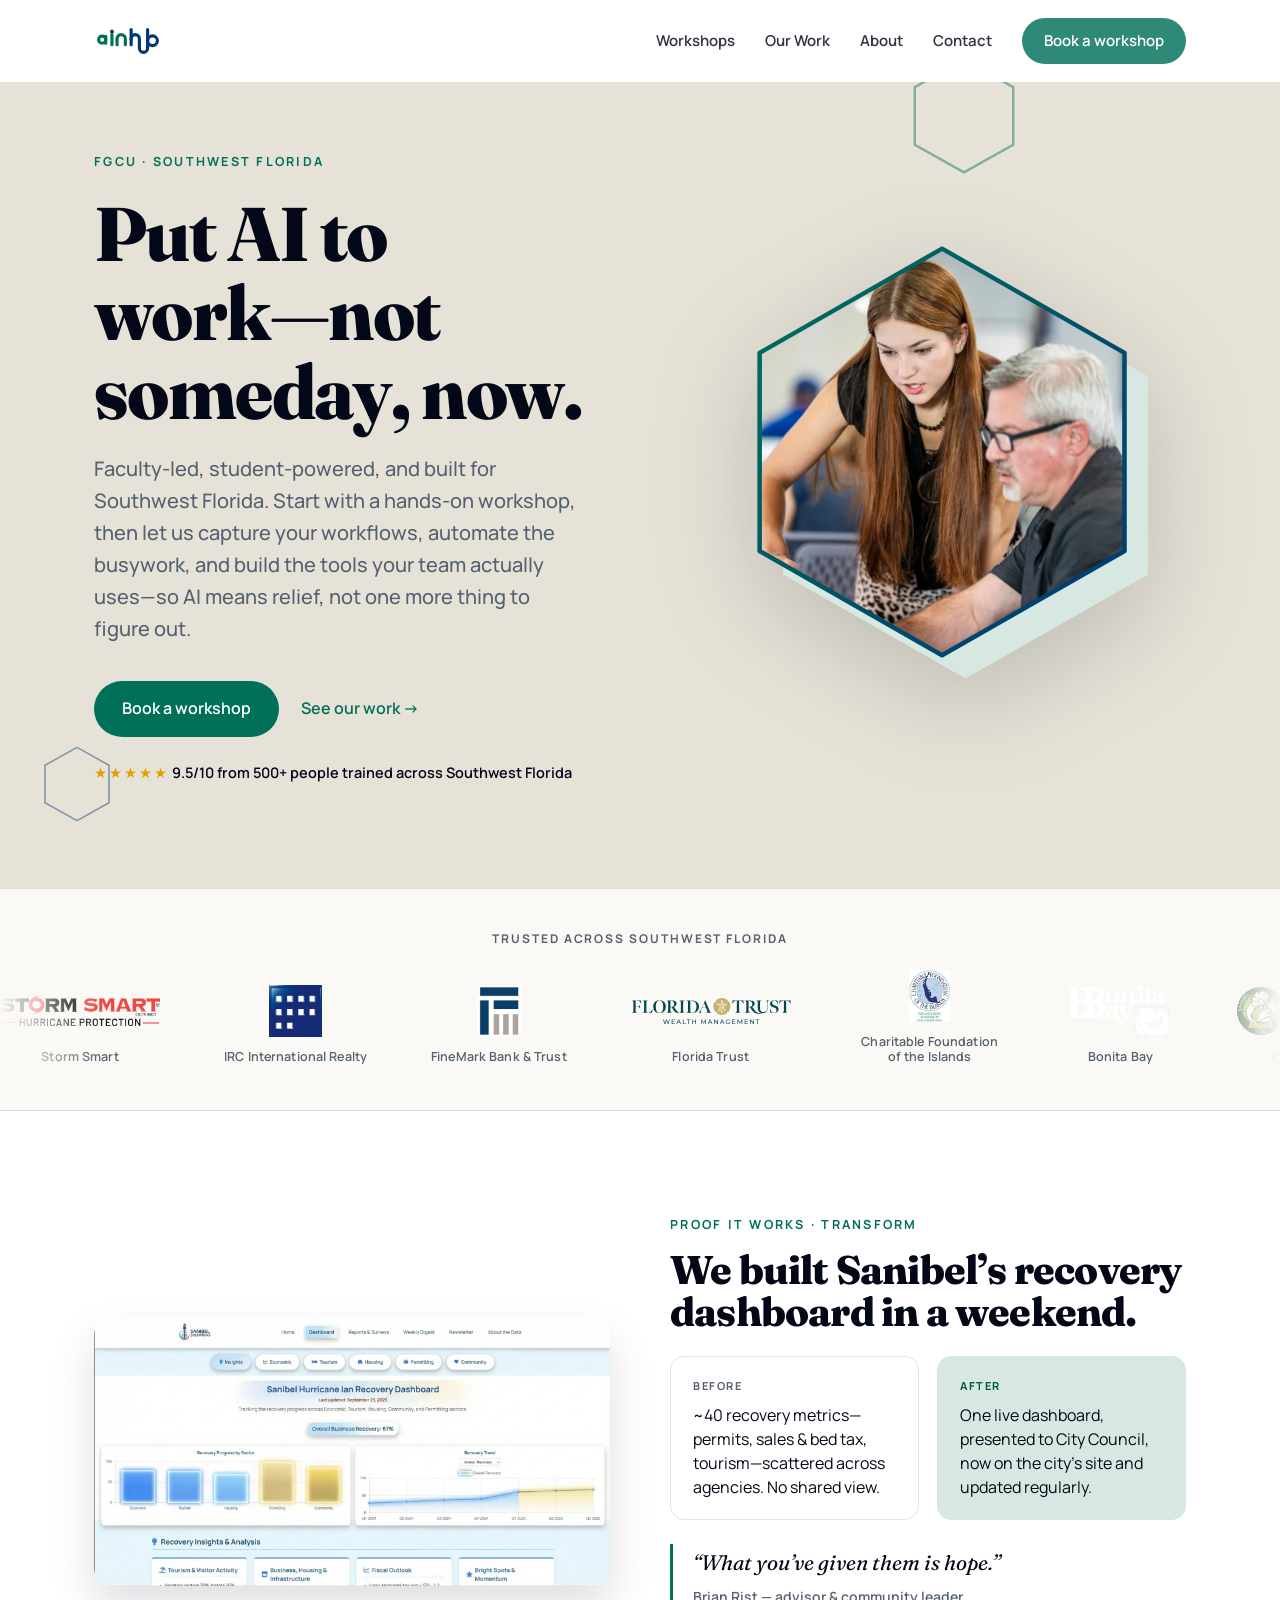
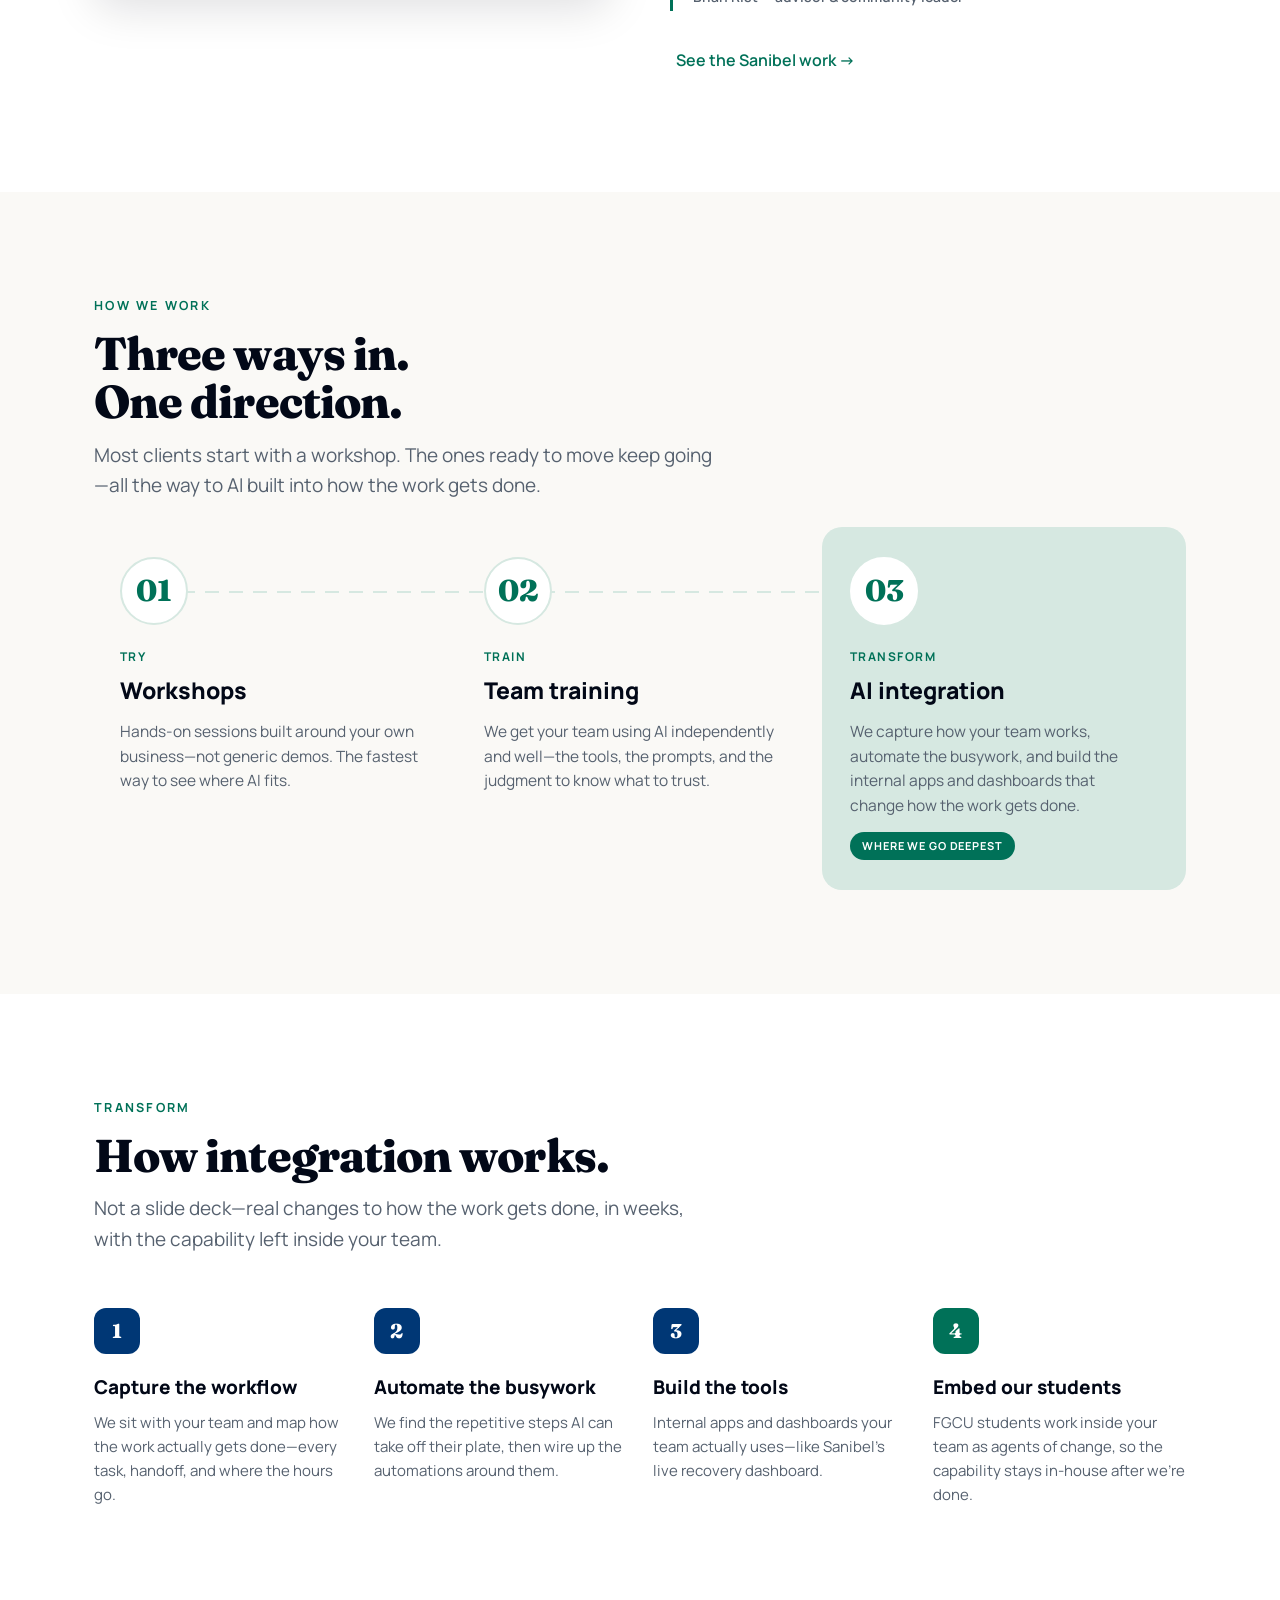
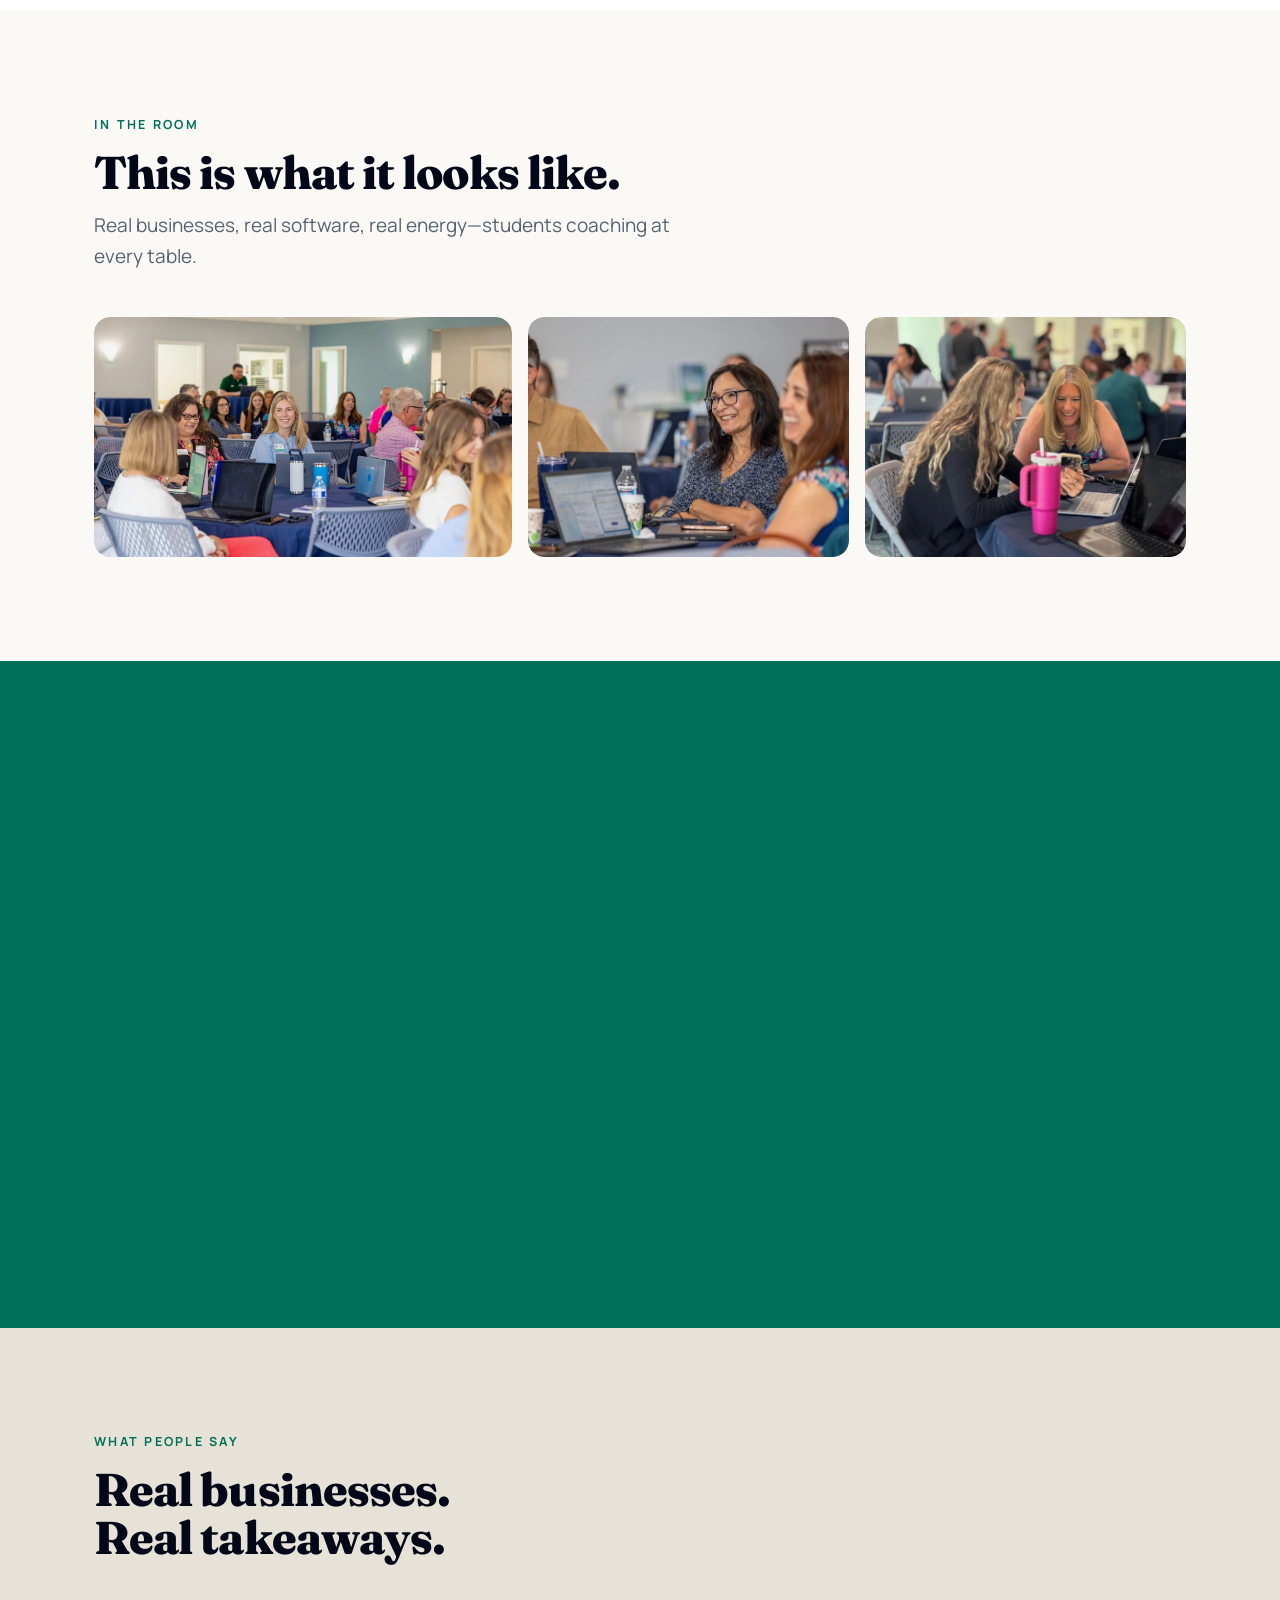
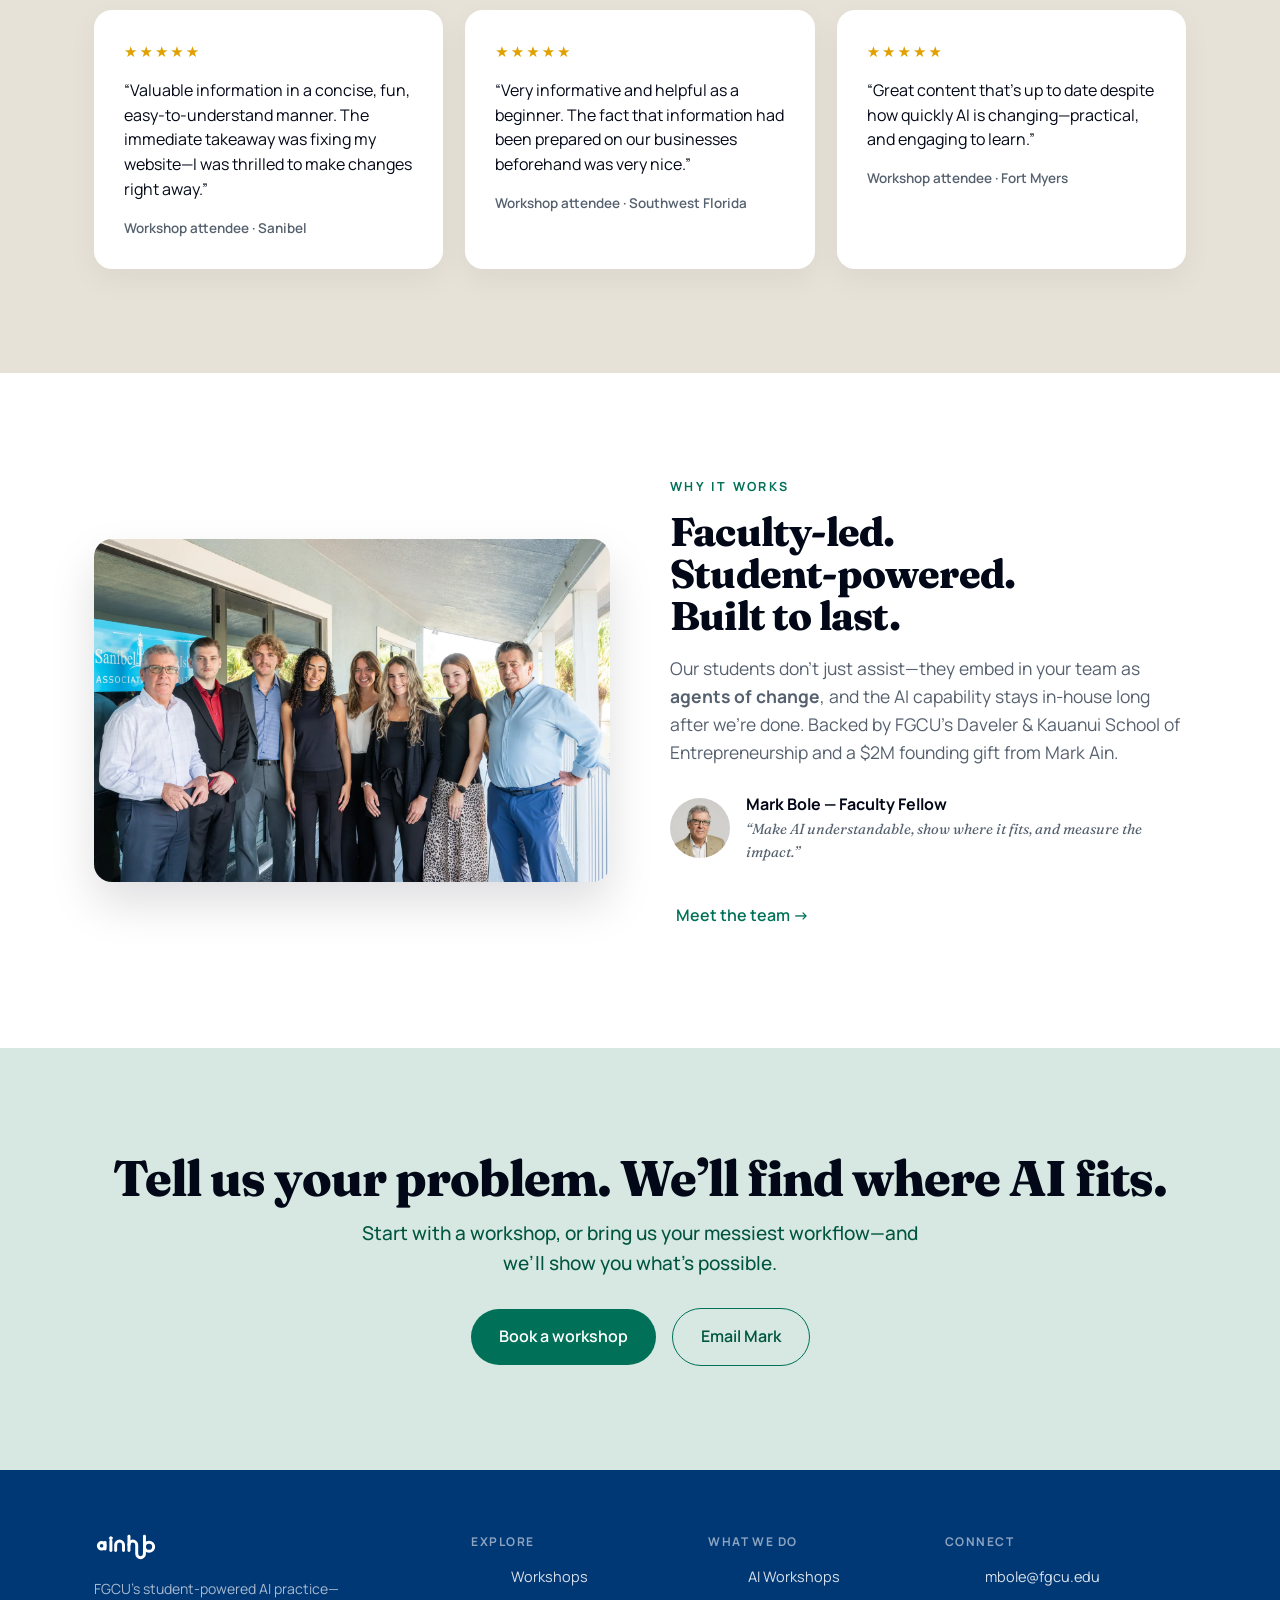
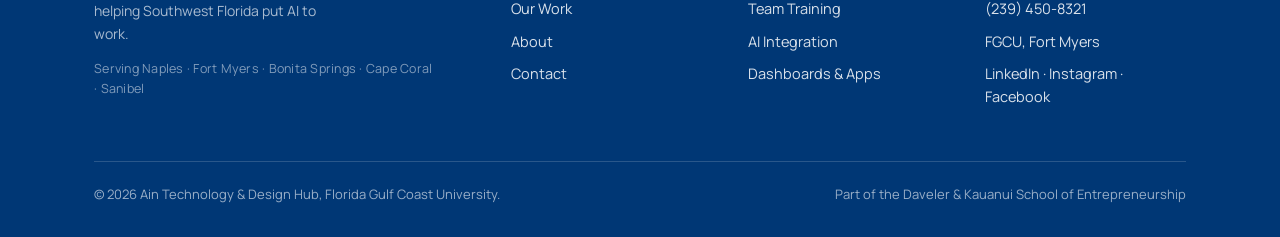
==== index.html @ e1b13ec3 "The Ain Hub — staging website Co-Authored-By: Claude Opus 4.8 <noreply@anthropic.com>" ====
<!doctype html><html lang="en"><head><meta charset="utf-8"><meta name="viewport" content="width=device-width,initial-scale=1">
<title>The Ain Hub — Put AI to work in your business</title>
<meta name="description" content="Faculty-led, student-powered AI for Southwest Florida businesses. Start with a hands-on workshop, then let us capture your workflows, automate the busywork, and build the tools your team actually uses.">
<meta property="og:title" content="The Ain Hub — Put AI to work in your business">
<meta property="og:description" content="Hands-on AI workshops and full integration for Southwest Florida businesses. Faculty-led, student-powered, based at FGCU.">
<meta property="og:type" content="website">
<meta property="og:image" content="https://ainhub-staging.vercel.app/img/og.png">
<meta name="twitter:card" content="summary_large_image">
<link rel="icon" href="./img/favicon.svg" type="image/svg+xml">
<link rel="preconnect" href="https://fonts.googleapis.com"><link rel="preconnect" href="https://fonts.gstatic.com" crossorigin>
<link href="https://fonts.googleapis.com/css2?family=Fraunces:opsz,wght@9..144,500;9..144,600;9..144,800&family=Manrope:wght@400;500;600;700;800&display=swap" rel="stylesheet">
<link rel="stylesheet" href="./css/site.css">
</head><body>

<nav><div class="wrap nav-in">
  <a href="./index.html"><img class="brand" src="./img/ainhub-wordmark-color.svg" alt="ainhub"></a>
  <button class="nav-toggle" aria-label="Menu"><span></span><span></span><span></span></button>
  <div class="nav-links">
    <a href="./workshops.html">Workshops</a>
    <a href="./work.html">Our Work</a>
    <a href="./about.html">About</a>
    <a href="./contact.html">Contact</a>
    <a class="pill sm" href="./contact.html">Book a workshop</a>
  </div>
</div></nav>

<!-- HERO -->
<div class="hero">
<svg class="hex-drift hd1" viewBox="0 0 100 100" aria-hidden="true"><path d="M50 3 L91 26 L91 74 L50 97 L9 74 L9 26 Z" fill="none" stroke="#007158" stroke-width="2"/></svg>
<svg class="hex-drift hd2" viewBox="0 0 100 100" aria-hidden="true"><path d="M50 3 L91 26 L91 74 L50 97 L9 74 L9 26 Z" fill="none" stroke="#003775" stroke-width="2"/></svg>
<div class="wrap"><div class="hero-grid">
  <div>
    <div class="eyebrow reveal">FGCU &middot; Southwest Florida</div>
    <h1 class="reveal d1">Put AI to work&mdash;not someday, now.</h1>
    <p class="lead reveal d2">Faculty&#8209;led, student&#8209;powered, and built for Southwest Florida. Start with a hands&#8209;on workshop, then let us capture your workflows, automate the busywork, and build the tools your team actually uses&mdash;so AI means relief, not one more thing to figure out.</p>
    <div class="cta reveal d3"><a class="pill" href="./contact.html">Book a workshop</a><a class="ghost" href="./work.html">See our work &rarr;</a></div>
    <div class="rate reveal d4"><span class="stars">&#9733;&#9733;&#9733;&#9733;&#9733;</span> 9.5/10 from 500+ people trained across Southwest Florida</div>
  </div>
  <div class="hero-art reveal d2">
    <svg viewBox="0 0 330 360" xmlns="http://www.w3.org/2000/svg" role="img" aria-label="An Ain Hub student helping a business owner use AI">
      <defs>
        <clipPath id="hx"><path d="M152 12 L292 92 L292 244 L152 324 L12 244 L12 92 Z"/></clipPath>
        <linearGradient id="edge" x1="0" y1="0" x2="1" y2="1">
          <stop offset="0" stop-color="#007158"/><stop offset="1" stop-color="#003775"/>
        </linearGradient>
      </defs>
      <path d="M170 30 L310 110 L310 262 L170 342 L30 262 L30 110 Z" fill="#D6E8E1"/>
      <g clip-path="url(#hx)"><image class="hero-photo" href="./img/hero.webp" x="12" y="12" width="280" height="312" preserveAspectRatio="xMidYMid slice"/></g>
      <path d="M152 12 L292 92 L292 244 L152 324 L12 244 L12 92 Z" fill="none" stroke="url(#edge)" stroke-width="3.5" stroke-linejoin="round"/>
    </svg>
  </div>
</div></div></div>

<!-- TRUSTED: full-color labeled marquee -->
<div class="logos">
  <div class="wrap"><div class="cred-label reveal">Trusted across Southwest Florida</div></div>
  <div class="marquee reveal d1"><div class="marquee-track">
    <span class="lcell"><img class="lg" src="./img/logos/storm-smart.png" alt="Storm Smart" loading="lazy"><span class="nm">Storm Smart</span></span>
    <span class="lcell"><img class="lg" src="./img/logos/irc.png" alt="IRC International Realty" loading="lazy"><span class="nm">IRC International Realty</span></span>
    <span class="lcell"><img class="lg" src="./img/logos/finemark.png" alt="FineMark Bank &amp; Trust" loading="lazy"><span class="nm">FineMark Bank &amp; Trust</span></span>
    <span class="lcell"><img class="lg" src="./img/logos/florida-trust.svg" alt="Florida Trust" loading="lazy"><span class="nm">Florida Trust</span></span>
    <span class="lcell"><img class="lg" src="./img/logos/cfi.png" alt="Charitable Foundation of the Islands" loading="lazy"><span class="nm">Charitable Foundation of the Islands</span></span>
    <span class="lcell"><img class="lg" src="./img/logos/bonita-bay.svg" alt="Bonita Bay Community Association" loading="lazy"><span class="nm">Bonita Bay</span></span>
    <span class="lcell"><img class="lg" src="./img/logos/sanibel.png" alt="City of Sanibel" loading="lazy"><span class="nm">City of Sanibel</span></span>
    <span class="lcell"><img class="lg" src="./img/logos/fifth-avenue.png" alt="Fifth Avenue Advisors" loading="lazy"><span class="nm">Fifth Avenue Advisors</span></span>
    <span class="lcell"><img class="lg" src="./img/logos/storm-smart.png" alt="Storm Smart" loading="lazy"><span class="nm">Storm Smart</span></span>
    <span class="lcell"><img class="lg" src="./img/logos/irc.png" alt="IRC International Realty" loading="lazy"><span class="nm">IRC International Realty</span></span>
    <span class="lcell"><img class="lg" src="./img/logos/finemark.png" alt="FineMark Bank &amp; Trust" loading="lazy"><span class="nm">FineMark Bank &amp; Trust</span></span>
    <span class="lcell"><img class="lg" src="./img/logos/florida-trust.svg" alt="Florida Trust" loading="lazy"><span class="nm">Florida Trust</span></span>
    <span class="lcell"><img class="lg" src="./img/logos/cfi.png" alt="Charitable Foundation of the Islands" loading="lazy"><span class="nm">Charitable Foundation of the Islands</span></span>
    <span class="lcell"><img class="lg" src="./img/logos/bonita-bay.svg" alt="Bonita Bay Community Association" loading="lazy"><span class="nm">Bonita Bay</span></span>
    <span class="lcell"><img class="lg" src="./img/logos/sanibel.png" alt="City of Sanibel" loading="lazy"><span class="nm">City of Sanibel</span></span>
    <span class="lcell"><img class="lg" src="./img/logos/fifth-avenue.png" alt="Fifth Avenue Advisors" loading="lazy"><span class="nm">Fifth Avenue Advisors</span></span>
  </div></div>
</div>

<!-- SANIBEL ANCHOR (before -> after) -->
<section><div class="wrap"><div class="split">
  <img class="shot-img reveal fl col-img" src="./img/dashboard.webp" alt="Sanibel recovery dashboard">
  <div class="reveal d1">
    <div class="eyebrow">Proof it works &middot; Transform</div>
    <h2>We built Sanibel&rsquo;s recovery dashboard in a weekend.</h2>
    <div class="ba">
      <div class="cell"><div class="k">Before</div><div class="v">~40 recovery metrics&mdash;permits, sales &amp; bed tax, tourism&mdash;scattered across agencies. No shared view.</div></div>
      <div class="cell aft"><div class="k">After</div><div class="v">One live dashboard, presented to City Council, now on the city&rsquo;s site and updated regularly.</div></div>
    </div>
    <div class="quote">&ldquo;What you&rsquo;ve given them is hope.&rdquo;<span>Brian Rist &mdash; advisor &amp; community leader</span></div>
    <a class="ghost" href="./work.html">See the Sanibel work &rarr;</a>
  </div>
</div></div></section>

<!-- LADDER (stepped) -->
<section class="sec-warm"><div class="wrap">
  <div class="head reveal"><div class="eyebrow">How we work</div><h2>Three ways in. One direction.</h2>
    <p>Most clients start with a workshop. The ones ready to move keep going&mdash;all the way to AI built into how the work gets done.</p></div>
  <div class="steps">
    <a class="step reveal" href="./workshops.html"><div class="num">01</div><div class="lab">Try</div><h3>Workshops</h3><p>Hands&#8209;on sessions built around your own business&mdash;not generic demos. The fastest way to see where AI fits.</p></a>
    <a class="step reveal d1" href="./workshops.html"><div class="num">02</div><div class="lab">Train</div><h3>Team training</h3><p>We get your team using AI independently and well&mdash;the tools, the prompts, and the judgment to know what to trust.</p></a>
    <a class="step hot reveal d2" href="./work.html"><div class="num">03</div><div class="lab">Transform</div><h3>AI integration</h3><p>We capture how your team works, automate the busywork, and build the internal apps and dashboards that change how the work gets done.</p><span class="tag">Where we go deepest</span></a>
  </div>
</div></section>

<!-- METHOD: how integration works -->
<section><div class="wrap">
  <div class="head reveal"><div class="eyebrow">Transform</div><h2>How integration works.</h2>
    <p>Not a slide deck&mdash;real changes to how the work gets done, in weeks, with the capability left inside your team.</p></div>
  <div class="method">
    <div class="mstep reveal"><div class="mn">1</div><h3>Capture the workflow</h3><p>We sit with your team and map how the work actually gets done&mdash;every task, handoff, and where the hours go.</p></div>
    <div class="mstep reveal d1"><div class="mn">2</div><h3>Automate the busywork</h3><p>We find the repetitive steps AI can take off their plate, then wire up the automations around them.</p></div>
    <div class="mstep reveal d2"><div class="mn">3</div><h3>Build the tools</h3><p>Internal apps and dashboards your team actually uses&mdash;like Sanibel&rsquo;s live recovery dashboard.</p></div>
    <div class="mstep reveal d3"><div class="mn">4</div><h3>Embed our students</h3><p>FGCU students work inside your team as agents of change, so the capability stays in&#8209;house after we&rsquo;re done.</p></div>
  </div>
</div></section>

<!-- IN THE ROOM -->
<section class="sec-warm"><div class="wrap">
  <div class="head reveal"><div class="eyebrow">In the room</div><h2>This is what it looks like.</h2>
    <p>Real businesses, real software, real energy&mdash;students coaching at every table.</p></div>
  <div class="room">
    <div class="ph reveal"><img src="./img/workshop-full-room.webp" alt="A full-room Ain Hub workshop"></div>
    <div class="ph reveal d1"><img src="./img/workshop-laughing-attendees.webp" alt="Workshop attendees laughing together"></div>
    <div class="ph reveal d2"><img src="./img/workshop-1on1-help.webp" alt="A student helping an attendee one on one"></div>
  </div>
</div></section>

<!-- BY THE NUMBERS -->
<section class="numbers"><div class="wrap">
  <div class="head center reveal"><div class="eyebrow">By the numbers</div><h2>Momentum you can measure.</h2></div>
  <div class="stats">
    <div class="stat reveal"><div class="n" data-count="500" data-suffix="+">500+</div><div class="l">people trained</div></div>
    <div class="stat reveal d1"><div class="n">9.5<em>/10</em></div><div class="l">workshop rating</div></div>
    <div class="stat reveal d2"><div class="n" data-count="185">185</div><div class="l">largest audience</div></div>
    <div class="stat reveal d3"><div class="n" data-count="3">3</div><div class="l">integration clients</div></div>
  </div>
  <div class="growth reveal">
    <div class="gbars" aria-hidden="true">
      <div class="b" style="height:16%"></div>
      <div class="b" style="height:33%"></div>
      <div class="b" style="height:54%"></div>
      <div class="b" style="height:76%"></div>
      <div class="b last" style="height:100%"></div>
    </div>
    <div class="growth-cap">From <b>8 attendees</b> in a room with no projector to a <b>185&#8209;person</b> seminar&mdash;in two years.</div>
  </div>
  <div class="press reveal d2" style="margin-top:42px"><span class="pl">As seen in</span><b>Business Observer</b> &middot; <b>WGCU</b> &middot; <b>Florida Weekly</b> &middot; <b>Gulf Coast News</b> &middot; <b>FGCU 360</b> &middot; <b>Santiva Chronicle</b></div>
</div></section>

<!-- TESTIMONIALS -->
<section class="sec-paper"><div class="wrap">
  <div class="head reveal"><div class="eyebrow">What people say</div><h2>Real businesses. Real takeaways.</h2></div>
  <div class="tgrid">
    <div class="tcard reveal"><div class="stars">&#9733;&#9733;&#9733;&#9733;&#9733;</div><p>&ldquo;Valuable information in a concise, fun, easy&#8209;to&#8209;understand manner. The immediate takeaway was fixing my website&mdash;I was thrilled to make changes right away.&rdquo;</p><div class="who">Workshop attendee &middot; Sanibel</div></div>
    <div class="tcard reveal d1"><div class="stars">&#9733;&#9733;&#9733;&#9733;&#9733;</div><p>&ldquo;Very informative and helpful as a beginner. The fact that information had been prepared on our businesses beforehand was very nice.&rdquo;</p><div class="who">Workshop attendee &middot; Southwest Florida</div></div>
    <div class="tcard reveal d2"><div class="stars">&#9733;&#9733;&#9733;&#9733;&#9733;</div><p>&ldquo;Great content that&rsquo;s up to date despite how quickly AI is changing&mdash;practical, and engaging to learn.&rdquo;</p><div class="who">Workshop attendee &middot; Fort Myers</div></div>
  </div>
</div></section>

<!-- TEAM -->
<section><div class="wrap"><div class="split">
  <img class="shot-img reveal fr col-img" src="./img/team.webp" alt="The Ain Hub student team">
  <div class="reveal d1">
    <div class="eyebrow">Why it works</div>
    <h2>Faculty&#8209;led. Student&#8209;powered. Built to last.</h2>
    <p>Our students don&rsquo;t just assist&mdash;they embed in your team as <strong>agents of change</strong>, and the AI capability stays in&#8209;house long after we&rsquo;re done. Backed by FGCU&rsquo;s Daveler &amp; Kauanui School of Entrepreneurship and a $2M founding gift from Mark Ain.</p>
    <div class="founder"><img src="./img/founder.webp" alt="Mark Bole"><div><div class="nm">Mark Bole &mdash; Faculty Fellow</div><div class="ph">&ldquo;Make AI understandable, show where it fits, and measure the impact.&rdquo;</div></div></div>
    <div style="margin-top:24px"><a class="ghost" href="./about.html">Meet the team &rarr;</a></div>
  </div>
</div></div></section>

<!-- CTA -->
<section class="cta-band"><div class="wrap reveal">
  <h2>Tell us your problem. We&rsquo;ll find where AI fits.</h2>
  <p>Start with a workshop, or bring us your messiest workflow&mdash;and we&rsquo;ll show you what&rsquo;s possible.</p>
  <div class="row"><a class="pill" href="./contact.html">Book a workshop</a><a class="pill line" href="mailto:mbole@fgcu.edu">Email Mark</a></div>
</div></section>

<!-- FOOTER -->
<footer><div class="wrap">
  <div class="foot-grid">
    <div>
      <img class="fl" src="./img/ainhub-wordmark-white.svg" alt="ainhub">
      <p class="ft">FGCU&rsquo;s student&#8209;powered AI practice&mdash;helping Southwest Florida put AI to work.</p>
      <p class="serving">Serving Naples &middot; Fort Myers &middot; Bonita Springs &middot; Cape Coral &middot; Sanibel</p>
    </div>
    <div><h4>Explore</h4><ul>
      <li><a href="./workshops.html">Workshops</a></li>
      <li><a href="./work.html">Our Work</a></li>
      <li><a href="./about.html">About</a></li>
      <li><a href="./contact.html">Contact</a></li>
    </ul></div>
    <div><h4>What we do</h4><ul>
      <li>AI Workshops</li><li>Team Training</li><li>AI Integration</li><li>Dashboards &amp; Apps</li>
    </ul></div>
    <div><h4>Connect</h4><ul>
      <li><a href="mailto:mbole@fgcu.edu">mbole@fgcu.edu</a></li>
      <li><a href="tel:+12394508321">(239) 450&#8209;8321</a></li>
      <li>FGCU, Fort Myers</li>
      <li>LinkedIn &middot; Instagram &middot; Facebook</li>
    </ul></div>
  </div>
  <div class="foot-bot"><span>&copy; 2026 Ain Technology &amp; Design Hub, Florida Gulf Coast University.</span><span>Part of the Daveler &amp; Kauanui School of Entrepreneurship</span></div>
</div></footer>

<script src="./js/site.js"></script>
</body></html>
---- css/site.css ----
/* ============================================================
   The Ain Hub — shared site styles
   Brand: blue (#003775 base) + green (#007158 signal) on warm paper.
   Fonts: Fraunces (display) + Manrope (body). No teal, no mint.
   ============================================================ */

:root{
  --green:#007158;--green-d:#00553F;--green-s:#D6E8E1;
  --blue:#003775;--blue-d:#002A5A;--blue-s:#D5DFEC;--bright:#0077B6;
  --ink:#020817;--paper:#E7E2D7;--surf:#fff;--warm:#FAF9F6;
  --muted:#56616F;--border:#E7E4DB;--hair:#E2DFD5;
}

*{margin:0;box-sizing:border-box}
html{scroll-behavior:smooth}
body{font-family:Manrope,system-ui,sans-serif;color:var(--ink);background:var(--surf);line-height:1.6;-webkit-font-smoothing:antialiased}
a{text-decoration:none;color:inherit}
img{max-width:100%;display:block}

.wrap{max-width:1180px;margin:0 auto;padding:0 44px}

/* ---- Typography ---- */
h1,h2{font-family:Fraunces,serif;font-weight:800;letter-spacing:-.02em;color:var(--ink);line-height:1.04;text-wrap:balance}
h3{font-family:Manrope;font-weight:800}
.eyebrow{font-weight:700;letter-spacing:.18em;text-transform:uppercase;font-size:12.5px;color:var(--green)}
.lead{font-size:20px;color:var(--muted);font-weight:500}
.prose p{color:var(--muted);font-size:17.5px;margin-bottom:16px}
.prose p strong{color:var(--ink)}

/* ---- Buttons ---- */
.pill{display:inline-flex;align-items:center;gap:8px;font-weight:600;font-size:16px;padding:15px 28px;border-radius:9999px;background:var(--green);color:#fff;transition:.2s;border:none;cursor:pointer;font-family:inherit}
.pill:hover{background:var(--green-d);transform:translateY(-2px)}
.pill.line{background:transparent;border:1.5px solid var(--green);color:var(--green-d)}
.pill.line:hover{background:rgba(0,113,88,.08)}
.pill.sm{padding:11px 22px;font-size:15px}
.pill.wht{background:#fff;color:var(--green-d)}.pill.wht:hover{background:#f0efe9}
.ghost{display:inline-flex;align-items:center;gap:6px;font-weight:600;font-size:16px;color:var(--green);padding:15px 6px;cursor:pointer}
.ghost:hover{gap:11px}
.ghost.lt{color:#fff}

/* ---- Reveal animation ---- */
.reveal{opacity:0;transform:translateY(24px);transition:opacity .7s ease,transform .7s ease}
.reveal.in{opacity:1;transform:none}
.d1{transition-delay:.07s}.d2{transition-delay:.14s}.d3{transition-delay:.21s}.d4{transition-delay:.28s}.d5{transition-delay:.35s}
html.shot .reveal{opacity:1!important;transform:none!important;transition:none!important}
@media (prefers-reduced-motion:reduce){.reveal{opacity:1;transform:none;transition:none}}

/* ---- Nav ---- */
nav{position:sticky;top:0;z-index:40;transition:.25s}
nav.scrolled{background:rgba(231,226,215,.88);backdrop-filter:blur(10px);box-shadow:0 1px 0 var(--hair)}
.nav-in{display:flex;align-items:center;justify-content:space-between;height:82px}
.nav-in .brand{height:32px}
.nav-links{display:flex;align-items:center;gap:30px;font-weight:600;font-size:15px}
.nav-links a{opacity:.82}
.nav-links a:hover,.nav-links a.active{opacity:1;color:var(--green)}
.nav-toggle{display:none;background:none;border:0;cursor:pointer;padding:8px;flex-direction:column;gap:5px}
.nav-toggle span{width:24px;height:2px;background:var(--ink);border-radius:2px;transition:.25s}

/* ---- Hero (home) ---- */
.hero{background:var(--paper);position:relative;overflow:hidden}
.hero-grid{display:grid;grid-template-columns:1.12fr .88fr;gap:60px;align-items:center;padding:70px 0 104px}
.hero h1{font-size:76px;margin:22px 0 22px;max-width:9.7em}
.hero .lead{max-width:485px}
.hero .cta{display:flex;align-items:center;gap:16px;margin:36px 0 24px;flex-wrap:wrap}
.hero .rate{font-size:14.5px;color:var(--ink);font-weight:600}
.hero .rate .stars{color:#E0A100;letter-spacing:2px}
.hero-art{display:flex;justify-content:center}
.hero-art svg{width:100%;max-width:430px;height:auto;filter:drop-shadow(0 26px 50px rgba(2,8,23,.18))}

/* ---- Page hero (inner pages) ---- */
.page-hero{background:var(--paper);padding:64px 0 60px}
.page-hero h1{font-size:58px;margin:16px 0 18px;max-width:13em}
.page-hero .lead{max-width:640px}
.page-hero .cta{margin-top:30px;display:flex;gap:14px;flex-wrap:wrap}

/* ---- Credibility band: marquee + stats + press ---- */
.cred{background:var(--warm);border-top:1px solid var(--hair);border-bottom:1px solid var(--hair);padding:36px 0 40px}
.cred-label{text-align:center;font-size:12px;font-weight:700;letter-spacing:.16em;text-transform:uppercase;color:var(--muted);margin-bottom:22px}
.marquee{overflow:hidden;-webkit-mask-image:linear-gradient(90deg,transparent,#000 8%,#000 92%,transparent);mask-image:linear-gradient(90deg,transparent,#000 8%,#000 92%,transparent)}
.marquee-track{display:flex;align-items:center;gap:54px;width:max-content;animation:marq 46s linear infinite}
.marquee:hover .marquee-track{animation-play-state:paused}
@keyframes marq{to{transform:translateX(-50%)}}
.logo-item{display:flex;align-items:center;justify-content:center;height:42px;flex:0 0 auto}
.logo-item img{height:38px;width:auto;object-fit:contain;filter:grayscale(1);opacity:.62;transition:.25s}
.logo-item:hover img{opacity:1;filter:grayscale(0)}
.logo-chip{font-weight:800;font-size:18px;letter-spacing:-.01em;color:var(--muted);opacity:.72;white-space:nowrap}
html.shot .marquee-track,html .marquee-track.static{animation:none;flex-wrap:wrap;justify-content:center;width:auto;gap:40px 54px}
@media (prefers-reduced-motion:reduce){.marquee-track{animation:none;flex-wrap:wrap;justify-content:center;width:auto}}
.stats{display:flex;flex-wrap:wrap;justify-content:center;gap:56px;text-align:center;margin-top:38px}
.stat .n{font-family:Fraunces;font-weight:800;font-size:42px;line-height:1;color:var(--green)}
.stat .n em{font-style:normal;color:var(--muted);font-size:24px}
.stat .l{font-size:13.5px;color:var(--muted);margin-top:6px;font-weight:600;letter-spacing:.02em}
.press{margin-top:30px;text-align:center;font-size:12.5px;color:var(--muted);letter-spacing:.03em}
.press .pl{display:block;font-weight:700;letter-spacing:.16em;text-transform:uppercase;font-size:11px;margin-bottom:8px;opacity:.8}
.press b{color:var(--ink);font-weight:700}

/* ---- Sections ---- */
section{padding:104px 0}
.sec-warm{background:var(--warm)}.sec-paper{background:var(--paper)}
.sec-blue{background:var(--blue);color:#fff}
.sec-blue h2,.sec-blue h3{color:#fff}
.sec-blue .lead,.sec-blue .prose p{color:rgba(255,255,255,.8)}
.sec-blue .eyebrow{color:#7FD0BC}
.head{max-width:620px}
.head.center{margin:0 auto;text-align:center}
.head h2{font-size:46px;margin:14px 0 14px}
.head p{color:var(--muted);font-size:19px}
.sec-blue .head p{color:rgba(255,255,255,.8)}

/* ---- Ladder (stepped) ---- */
.steps{display:grid;grid-template-columns:repeat(3,1fr);gap:0;margin-top:56px;position:relative}
.steps:before{content:"";position:absolute;top:34px;left:8%;right:8%;height:2px;background:repeating-linear-gradient(90deg,var(--green-s) 0 14px,transparent 14px 24px)}
.step{padding:0 26px;position:relative}
.step .num{font-family:Fraunces;font-weight:800;font-size:30px;color:var(--green);background:var(--surf);width:68px;height:68px;border-radius:50%;display:flex;align-items:center;justify-content:center;border:2px solid var(--green-s);position:relative;z-index:2;margin-bottom:22px}
.step .lab{font-weight:700;letter-spacing:.12em;text-transform:uppercase;font-size:12px;color:var(--green);margin-bottom:6px}
.step h3{font-size:23px;margin-bottom:10px}
.step p{color:var(--muted);font-size:15.5px;max-width:300px}
.step.hot{background:var(--green-s);border-radius:20px;padding:30px 28px;margin-top:-30px}
.step.hot .num{border-color:#fff;background:#fff}
.step.hot .tag{display:inline-block;margin-top:14px;font-size:11px;font-weight:700;letter-spacing:.08em;text-transform:uppercase;color:#fff;background:var(--green);padding:5px 12px;border-radius:9999px}

/* ---- Method strip (how integration works) ---- */
.method{display:grid;grid-template-columns:repeat(4,1fr);gap:26px;margin-top:54px;position:relative}
.mstep{position:relative}
.mstep .mn{width:46px;height:46px;border-radius:12px;background:var(--blue);color:#fff;font-family:Fraunces;font-weight:800;font-size:20px;display:flex;align-items:center;justify-content:center;margin-bottom:18px}
.mstep:nth-child(4) .mn{background:var(--green)}
.mstep h3{font-size:19px;margin-bottom:8px}
.mstep p{color:var(--muted);font-size:15px}
.sec-blue .mstep .mn{background:#fff;color:var(--blue)}
.sec-blue .mstep:nth-child(4) .mn{background:var(--green);color:#fff}
.sec-blue .mstep p{color:rgba(255,255,255,.72)}

/* ---- Split ---- */
.split{display:grid;grid-template-columns:1fr 1fr;gap:60px;align-items:center}
.split.rev .col-img{order:2}
.split img.shot-img{width:100%;border-radius:18px;box-shadow:0 22px 46px rgba(2,8,23,.13);object-fit:cover}
.split h2{font-size:40px;margin:14px 0 18px}
.split p{color:var(--muted);font-size:17.5px;margin-bottom:14px}
.quote{border-left:3px solid var(--green);padding:4px 0 4px 20px;margin:22px 0;font-family:Fraunces;font-style:italic;font-size:21px;color:var(--ink);line-height:1.4}
.quote span{display:block;font-family:Manrope;font-style:normal;font-size:14px;color:var(--muted);margin-top:10px;font-weight:600}
.sec-blue .quote{color:#fff;border-color:#7FD0BC}.sec-blue .quote span{color:rgba(255,255,255,.7)}

/* ---- Before / After ---- */
.ba{display:grid;grid-template-columns:1fr 1fr;gap:18px;margin:24px 0}
.ba .cell{border:1px solid var(--border);border-radius:14px;padding:20px 22px;background:var(--surf)}
.ba .cell.aft{border-color:var(--green-s);background:var(--green-s)}
.ba .k{font-size:11px;font-weight:700;letter-spacing:.14em;text-transform:uppercase;color:var(--muted);margin-bottom:8px}
.ba .cell.aft .k{color:var(--green-d)}
.ba .v{font-size:16px;color:var(--ink);line-height:1.5}

/* ---- Deliverables / check lists ---- */
.checks{list-style:none;margin:8px 0 4px}
.checks li{position:relative;padding:7px 0 7px 30px;font-size:16px;color:var(--ink);border-bottom:1px solid var(--hair)}
.checks li:last-child{border-bottom:none}
.checks li:before{content:"";position:absolute;left:0;top:13px;width:16px;height:16px;border-radius:50%;background:var(--green-s)}
.checks li:after{content:"";position:absolute;left:5px;top:17px;width:6px;height:3px;border-left:2px solid var(--green);border-bottom:2px solid var(--green);transform:rotate(-45deg)}

/* ---- Table ---- */
.tbl{width:100%;border-collapse:collapse;margin-top:6px;font-size:15px}
.tbl th,.tbl td{padding:12px 12px;text-align:center;border-bottom:1px solid var(--hair)}
.tbl thead th{color:var(--muted);font-size:12px;letter-spacing:.06em;text-transform:uppercase;font-weight:700;border-bottom:2px solid var(--border)}
.tbl td:first-child,.tbl th:first-child{text-align:left;font-weight:600;color:var(--ink)}
.tbl tr:last-child td{border-bottom:none}
.dotf{display:inline-block;width:12px;height:12px;border-radius:50%;background:var(--green)}
.doto{display:inline-block;width:12px;height:12px;border-radius:50%;border:2px solid #aeb6bf}
.na{color:#cfd3d8}
.legend{font-size:12.5px;color:var(--muted);margin-top:14px;display:flex;gap:18px;flex-wrap:wrap}

/* ---- Feature / value cards ---- */
.grid3{display:grid;grid-template-columns:repeat(3,1fr);gap:22px;margin-top:48px}
.grid2{display:grid;grid-template-columns:repeat(2,1fr);gap:22px;margin-top:40px}
.card{background:var(--surf);border:1px solid var(--border);border-radius:18px;padding:30px}
.card .ico{width:44px;height:44px;border-radius:11px;background:var(--green-s);display:flex;align-items:center;justify-content:center;margin-bottom:16px;font-size:22px}
.card h3{font-size:19px;margin-bottom:8px}
.card p{color:var(--muted);font-size:15.5px}
.sec-warm .card,.sec-paper .card{background:var(--surf)}

/* ---- Format cards (workshops) ---- */
.fmt{display:grid;grid-template-columns:1fr 1fr;gap:24px;margin-top:44px}
.fmt .box{border:1px solid var(--border);border-radius:20px;padding:34px;background:var(--surf)}
.fmt .box.feature{border-color:var(--green-s);box-shadow:0 16px 40px rgba(0,113,88,.08)}
.fmt .box .tag{display:inline-block;font-size:11px;font-weight:700;letter-spacing:.1em;text-transform:uppercase;color:var(--green);background:var(--green-s);padding:5px 12px;border-radius:9999px;margin-bottom:14px}
.fmt .box h3{font-size:24px;margin-bottom:6px}
.fmt .box .meta{font-size:14px;color:var(--muted);margin-bottom:16px;font-weight:600}

/* ---- Testimonials ---- */
.tgrid{display:grid;grid-template-columns:repeat(3,1fr);gap:22px;margin-top:48px}
.tcard{background:var(--surf);border-radius:18px;padding:30px;box-shadow:0 10px 30px rgba(2,8,23,.05)}
.tcard .stars{color:#E0A100;letter-spacing:2px;font-size:15px}
.tcard p{font-size:16px;color:var(--ink);margin:14px 0 16px;line-height:1.55}
.tcard .who{font-size:13.5px;color:var(--muted);font-weight:600}

/* ---- Team / founder ---- */
.founder{display:flex;align-items:center;gap:16px;margin-top:26px}
.founder img{width:60px;height:60px;border-radius:50%;object-fit:cover}
.founder .nm{font-weight:700}
.founder .ph{font-size:14.5px;color:var(--muted);font-style:italic;font-family:Fraunces}

/* ---- CTA band ---- */
.cta-band{background:var(--green-s);text-align:center}
.cta-band h2{font-size:50px;margin-bottom:14px}
.cta-band p{color:var(--green-d);font-size:19px;max-width:560px;margin:0 auto 30px;font-weight:500}
.cta-band .row{display:flex;gap:16px;justify-content:center;flex-wrap:wrap;align-items:center}

/* ---- Contact form ---- */
.form{background:var(--surf);border:1px solid var(--border);border-radius:20px;padding:34px;box-shadow:0 16px 44px rgba(2,8,23,.06)}
.field{margin-bottom:18px}
.field label{display:block;font-size:13.5px;font-weight:700;color:var(--ink);margin-bottom:7px}
.field label .opt{color:var(--muted);font-weight:500}
.field input,.field textarea{width:100%;font-family:inherit;font-size:15.5px;color:var(--ink);background:var(--warm);border:1px solid var(--border);border-radius:11px;padding:13px 15px;transition:.2s}
.field input:focus,.field textarea:focus{outline:none;border-color:var(--green);background:#fff;box-shadow:0 0 0 3px rgba(0,113,88,.12)}
.field textarea{min-height:130px;resize:vertical}
.chips{display:flex;flex-wrap:wrap;gap:9px}
.chips label{display:inline-flex;align-items:center;gap:7px;font-size:14px;font-weight:600;color:var(--ink);background:var(--warm);border:1px solid var(--border);border-radius:9999px;padding:9px 15px;cursor:pointer;transition:.18s}
.chips label:hover{border-color:var(--green)}
.chips input{accent-color:var(--green);width:15px;height:15px}
.chips input:checked+span{color:var(--green-d)}
.chips label:has(input:checked){background:var(--green-s);border-color:var(--green)}
.form-note{font-size:13px;color:var(--muted);margin-top:12px}
.form-status{font-size:14.5px;font-weight:600;margin-top:14px;min-height:20px}
.form-status.ok{color:var(--green-d)}.form-status.err{color:#b42318}
.contact-grid{display:grid;grid-template-columns:1fr 1fr;gap:50px;align-items:start}
.contact-info .line{display:flex;gap:13px;align-items:flex-start;margin-bottom:20px}
.contact-info .line .ic{font-size:18px;width:38px;height:38px;border-radius:10px;background:var(--green-s);display:flex;align-items:center;justify-content:center;flex:0 0 auto}
.contact-info .line .lb{font-size:12px;font-weight:700;letter-spacing:.1em;text-transform:uppercase;color:var(--muted)}
.contact-info .line .vl{font-size:16.5px;color:var(--ink);font-weight:600}

/* ---- Footer ---- */
footer{background:var(--blue);color:#fff;padding:62px 0 32px}
.foot-grid{display:grid;grid-template-columns:1.7fr 1fr 1fr 1.2fr;gap:36px}
footer img.fl{height:30px;margin-bottom:16px}
footer .ft{color:rgba(255,255,255,.66);font-size:14px;max-width:250px;margin-bottom:14px}
footer .serving{color:rgba(255,255,255,.5);font-size:12.5px;letter-spacing:.02em}
footer h4{font-size:12px;letter-spacing:.12em;text-transform:uppercase;color:rgba(255,255,255,.55);margin-bottom:14px}
footer li{list-style:none;color:rgba(255,255,255,.85);font-size:14.5px;margin-bottom:9px}
footer a:hover{color:#fff;opacity:1}
.foot-bot{border-top:1px solid rgba(255,255,255,.16);margin-top:44px;padding-top:22px;color:rgba(255,255,255,.6);font-size:13px;display:flex;justify-content:space-between;flex-wrap:wrap;gap:10px}

/* ============================================================
   Responsive
   ============================================================ */
@media (max-width:980px){
  .wrap{padding:0 30px}
  .hero-grid{grid-template-columns:1fr;gap:36px;padding:48px 0 64px}
  .hero h1{font-size:54px;max-width:100%}
  .hero-art{order:-1;max-width:340px}
  .page-hero h1{font-size:44px}
  section{padding:72px 0}
  .head h2,.split h2,.cta-band h2{font-size:34px}
  .split{grid-template-columns:1fr;gap:34px}
  .split.rev .col-img{order:0}
  .steps{grid-template-columns:1fr;gap:28px}
  .steps:before{display:none}
  .step{padding:0}
  .step.hot{margin-top:0}
  .step p{max-width:100%}
  .method{grid-template-columns:repeat(2,1fr);gap:28px}
  .grid3,.tgrid{grid-template-columns:1fr 1fr}
  .contact-grid{grid-template-columns:1fr;gap:34px}
  .foot-grid{grid-template-columns:1fr 1fr;gap:30px}
  /* mobile nav */
  .nav-toggle{display:flex}
  .nav-links{position:absolute;top:82px;left:0;right:0;background:var(--paper);flex-direction:column;align-items:flex-start;gap:0;padding:8px 30px 22px;box-shadow:0 12px 24px rgba(2,8,23,.1);display:none}
  .nav-links.open{display:flex}
  .nav-links a{width:100%;padding:13px 0;border-bottom:1px solid var(--hair);opacity:1;font-size:16px}
  .nav-links a.pill{border:none;margin-top:12px;justify-content:center;color:#fff}
  .nav-toggle.x span:nth-child(1){transform:translateY(7px) rotate(45deg)}
  .nav-toggle.x span:nth-child(2){opacity:0}
  .nav-toggle.x span:nth-child(3){transform:translateY(-7px) rotate(-45deg)}
}
@media (max-width:640px){
  .wrap{padding:0 22px}
  .hero h1{font-size:42px}
  .page-hero{padding:44px 0 40px}
  .page-hero h1{font-size:36px}
  .head h2,.split h2,.cta-band h2{font-size:29px}
  .lead,.hero .lead{font-size:18px}
  .stats{gap:32px}
  .stat .n{font-size:34px}
  .grid3,.grid2,.tgrid,.fmt,.ba,.method{grid-template-columns:1fr}
  .foot-grid{grid-template-columns:1fr 1fr}
  .cta-band .row{flex-direction:column}
  .cta-band .row .pill{width:100%;justify-content:center}
}

/* ============================================================
   Energy & dynamism pass
   ============================================================ */

/* Reveal variants (direction + scale); .in always wins */
.reveal.fl{transform:translateX(-40px)}
.reveal.fr{transform:translateX(40px)}
.reveal.zoom{transform:scale(.94)}
.reveal.fl.in,.reveal.fr.in,.reveal.zoom.in{transform:none}

/* Logo band — full color, labeled, bigger, gentle motion */
.logos{background:var(--warm);border-top:1px solid var(--hair);border-bottom:1px solid var(--hair);padding:40px 0 46px}
.logos .marquee-track{gap:64px;align-items:flex-end;animation-duration:60s}
.lcell{display:flex;flex-direction:column;align-items:center;gap:12px;flex:0 0 auto}
.lcell img{height:52px;width:auto;max-width:160px;object-fit:contain;transition:transform .25s ease}
.lcell:hover img{transform:translateY(-3px) scale(1.05)}
.lcell .nm{font-size:12.5px;color:var(--muted);font-weight:600;text-align:center;line-height:1.2;letter-spacing:.01em;max-width:150px}

/* By the numbers — energetic green band */
.numbers{background:var(--green);color:#fff}
.numbers .eyebrow{color:rgba(255,255,255,.85)}
.numbers h2{color:#fff}
.numbers .head p{color:rgba(255,255,255,.82)}
.numbers .stat .n{color:#fff}
.numbers .stat .n em{color:rgba(255,255,255,.68)}
.numbers .stat .l{color:rgba(255,255,255,.84)}
.numbers .press{color:rgba(255,255,255,.78)}
.numbers .press .pl{color:rgba(255,255,255,.7)}
.numbers .press b{color:#fff}
.growth{display:flex;align-items:center;gap:28px;justify-content:center;margin-top:48px;flex-wrap:wrap}
.gbars{display:flex;align-items:flex-end;gap:9px;height:86px}
.gbars .b{width:30px;background:rgba(255,255,255,.32);border-radius:5px 5px 0 0;transform:scaleY(0);transform-origin:bottom;transition:transform .85s cubic-bezier(.2,.7,.3,1)}
.gbars .b.last{background:#fff}
.growth.in .gbars .b{transform:scaleY(1)}
.gbars .b:nth-child(1){transition-delay:.05s}.gbars .b:nth-child(2){transition-delay:.16s}.gbars .b:nth-child(3){transition-delay:.27s}.gbars .b:nth-child(4){transition-delay:.38s}.gbars .b:nth-child(5){transition-delay:.49s}
.growth-cap{max-width:330px;font-size:17px;color:rgba(255,255,255,.92);line-height:1.5}
.growth-cap b{color:#fff;font-weight:800}

/* In the room — action photo strip */
.room{display:grid;grid-template-columns:1.3fr 1fr 1fr;gap:16px;margin-top:46px}
.room img{width:100%;height:240px;object-fit:cover;border-radius:16px;box-shadow:0 16px 38px rgba(2,8,23,.10);transition:transform .35s ease}
.room a,.room .ph{overflow:hidden;border-radius:16px;display:block}
.room .ph:hover img{transform:scale(1.05)}

/* Hero motion */
.hero{position:relative}
.hero .wrap{position:relative;z-index:1}
.hero-art svg{animation:floaty 6.5s ease-in-out infinite}
@keyframes floaty{0%,100%{transform:translateY(0)}50%{transform:translateY(-12px)}}
.hero-photo{transform-box:fill-box;transform-origin:center;animation:kenburns 18s ease-in-out infinite alternate}
@keyframes kenburns{from{transform:scale(1)}to{transform:scale(1.1)}}
.hex-drift{position:absolute;z-index:0;pointer-events:none;opacity:.45}
.hd1{top:-26px;right:20%;width:120px;animation:drift1 19s ease-in-out infinite}
.hd2{bottom:8%;left:3%;width:78px;animation:drift2 23s ease-in-out infinite}
@keyframes drift1{0%,100%{transform:translateY(0) rotate(0)}50%{transform:translateY(28px) rotate(9deg)}}
@keyframes drift2{0%,100%{transform:translateY(0) rotate(0)}50%{transform:translateY(-24px) rotate(-11deg)}}

/* Hover lifts */
.card,.tcard,.fmt .box{transition:transform .25s ease,box-shadow .25s ease}
.card:hover,.tcard:hover,.fmt .box:hover{transform:translateY(-5px);box-shadow:0 20px 44px rgba(2,8,23,.10)}
a.step{transition:transform .25s ease}
a.step:hover{transform:translateY(-5px)}
a.step:hover .num{border-color:var(--green);color:var(--green)}

/* Ladder connector draws in */
.steps:before{transform:scaleX(0);transform-origin:left;transition:transform 1.1s ease .15s}
.steps.drawn:before{transform:scaleX(1)}

@media (max-width:980px){
  .room{grid-template-columns:1fr 1fr}
  .room img{height:200px}
  .growth{gap:20px}
}
@media (max-width:640px){
  .room{grid-template-columns:1fr}
  .lcell img{height:46px}
}

/* Respect reduced motion */
@media (prefers-reduced-motion:reduce){
  .hero-art svg,.hero-photo,.hex-drift{animation:none}
  .steps:before{transform:scaleX(1);transition:none}
  .gbars .b{transform:scaleY(1);transition:none}
  .lcell:hover img,.card:hover,.tcard:hover,.fmt .box:hover,a.step:hover,.room .ph:hover img{transform:none}
}
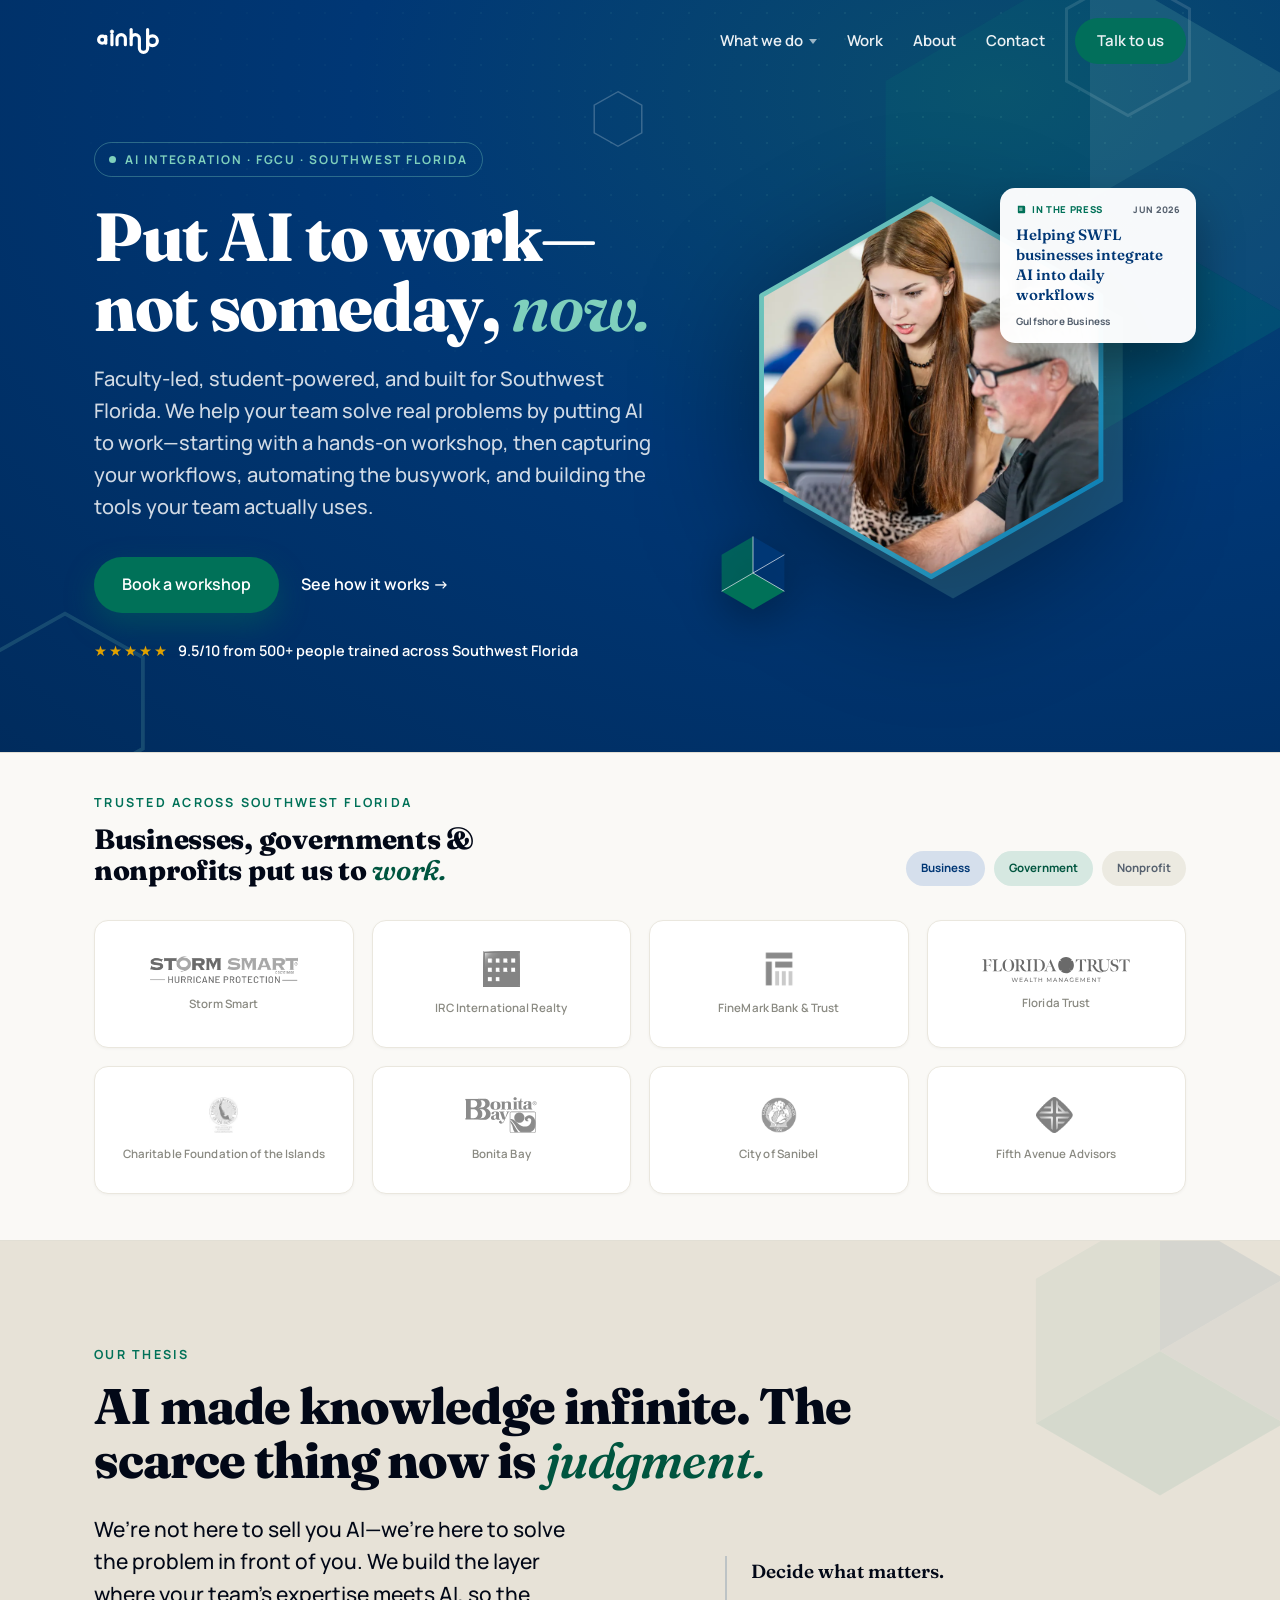
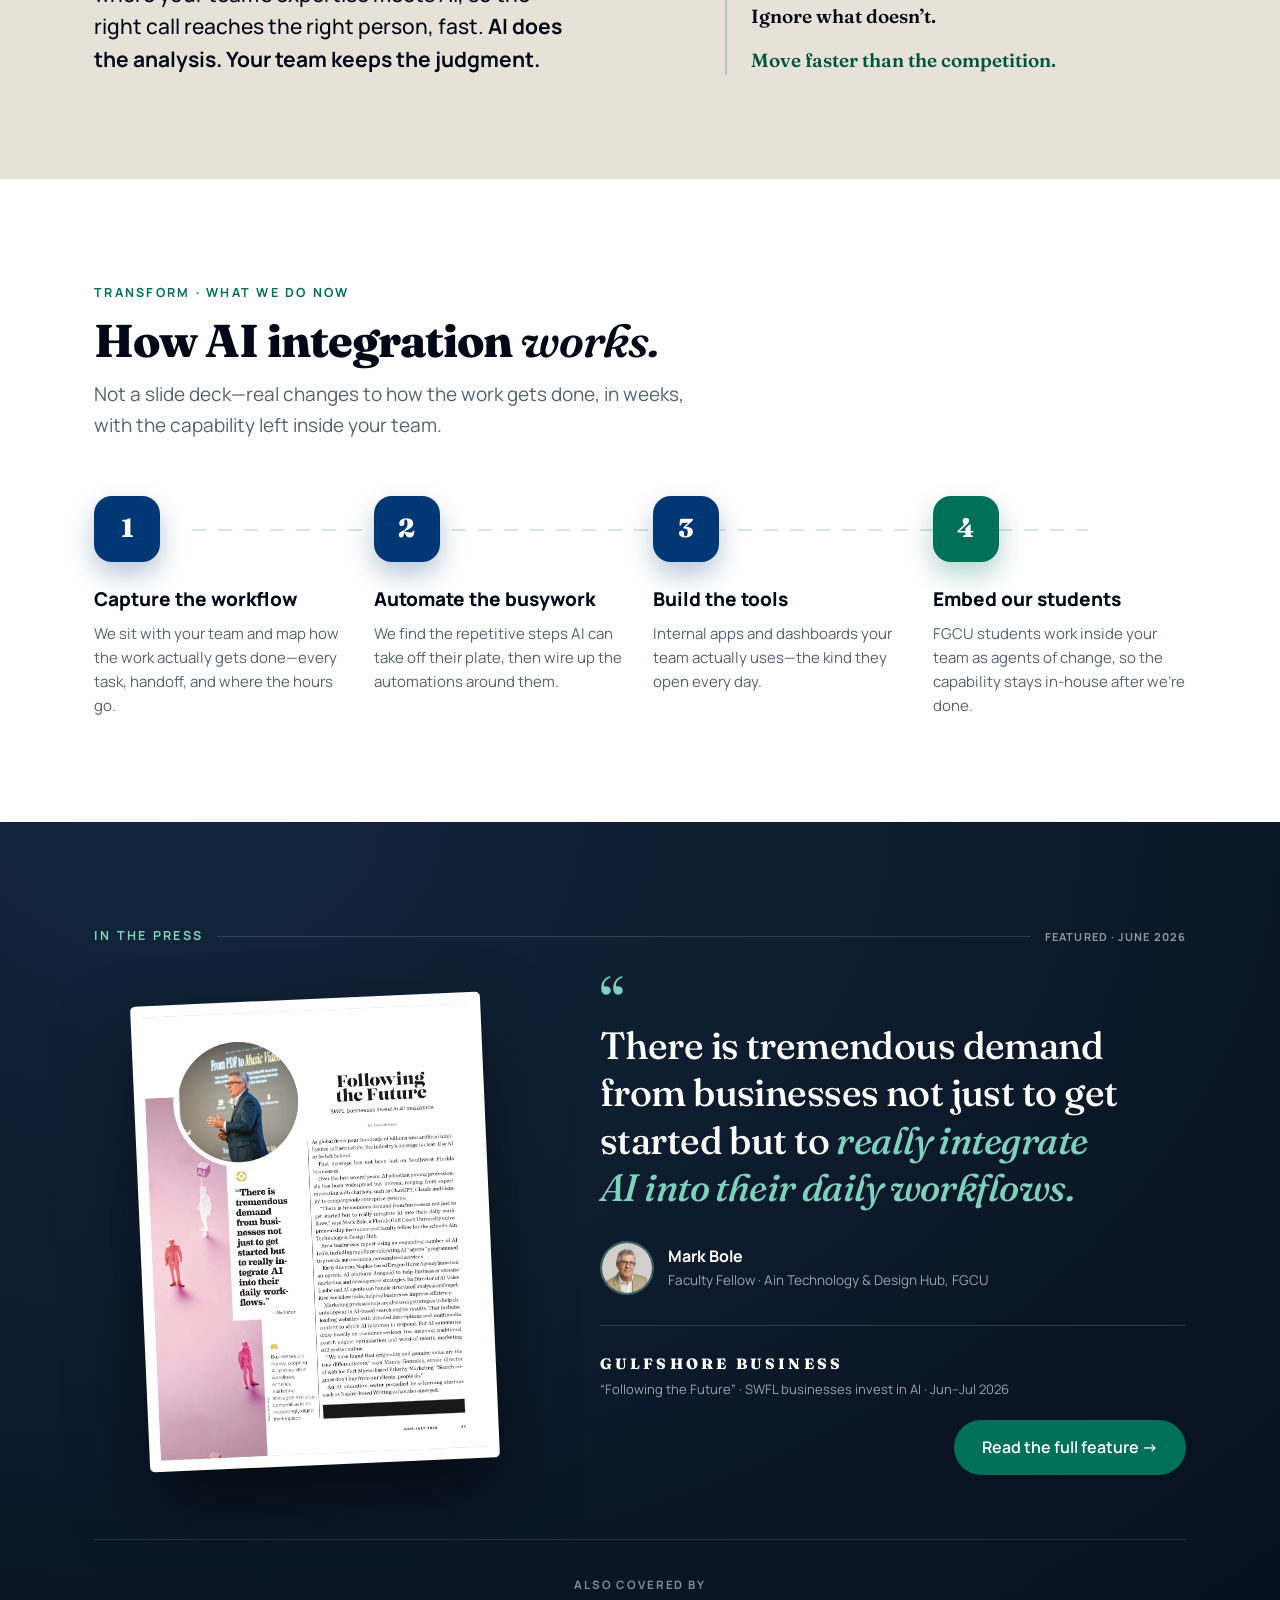
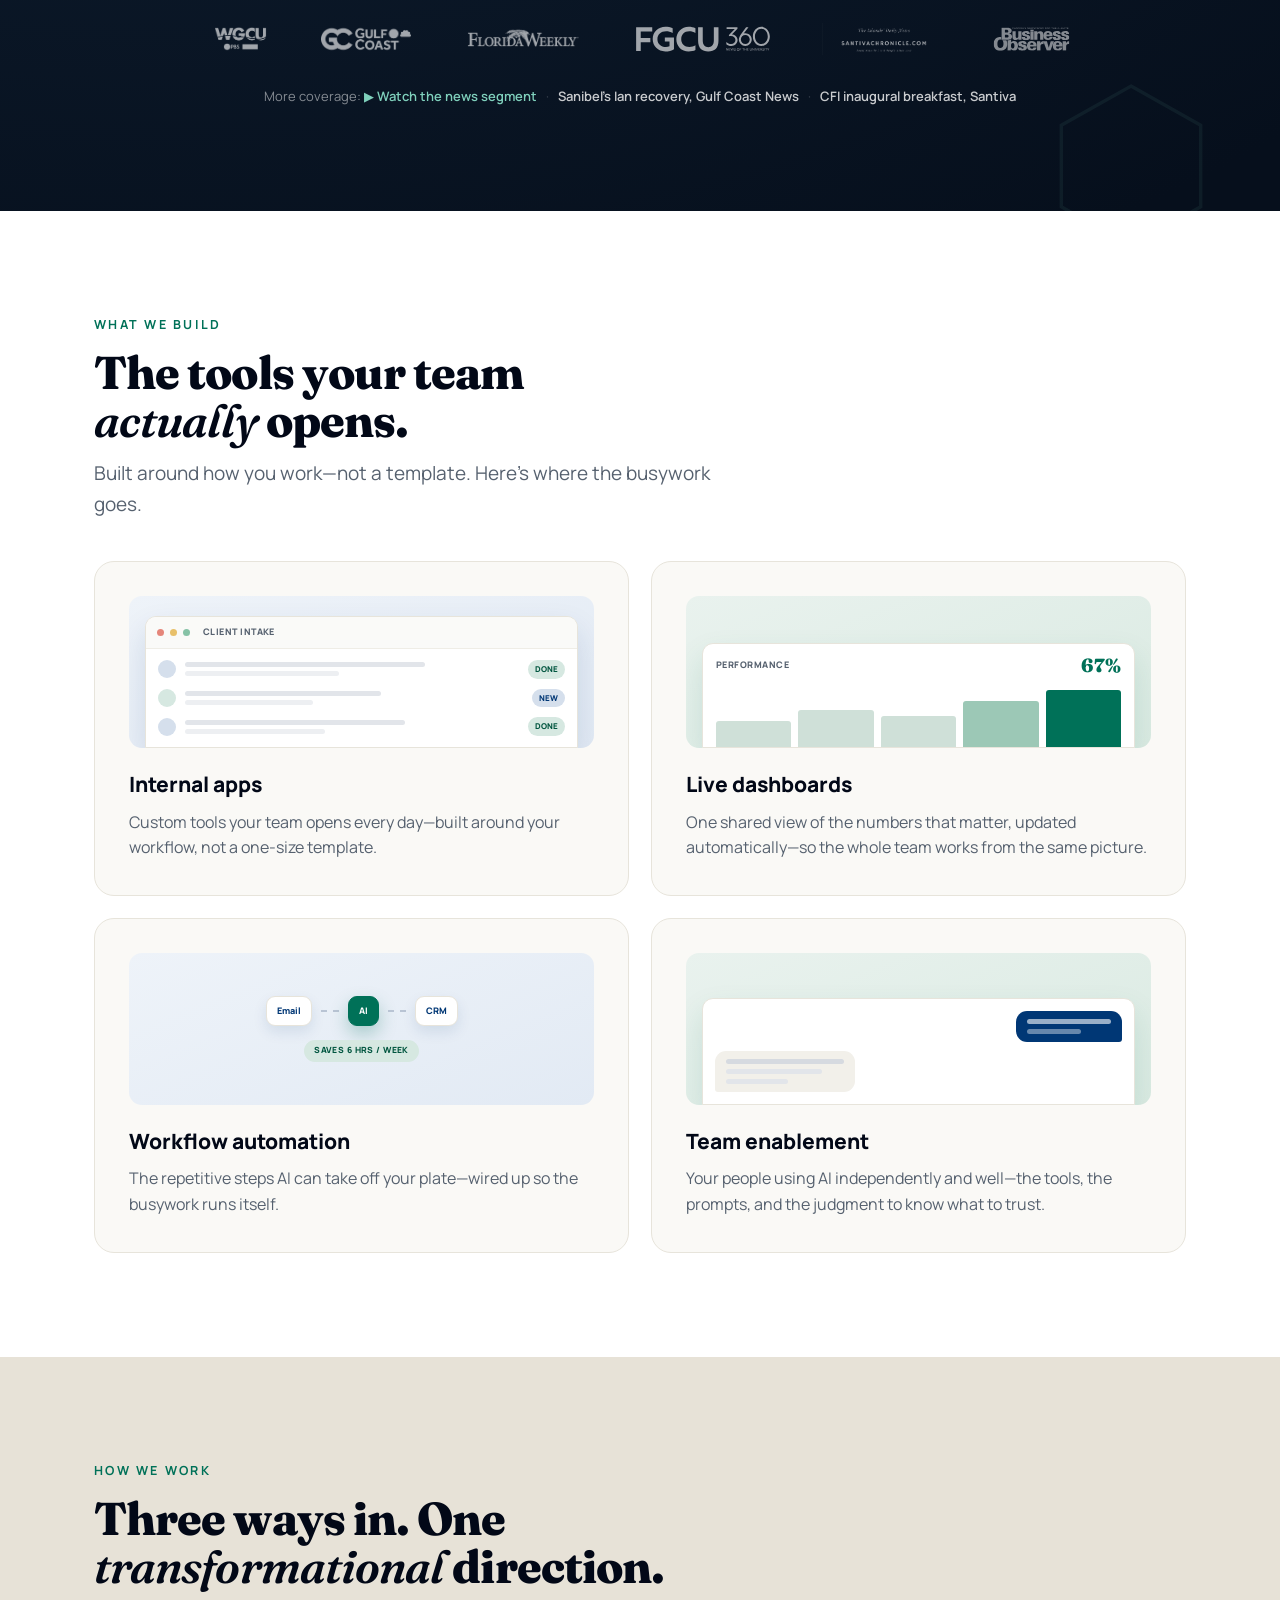
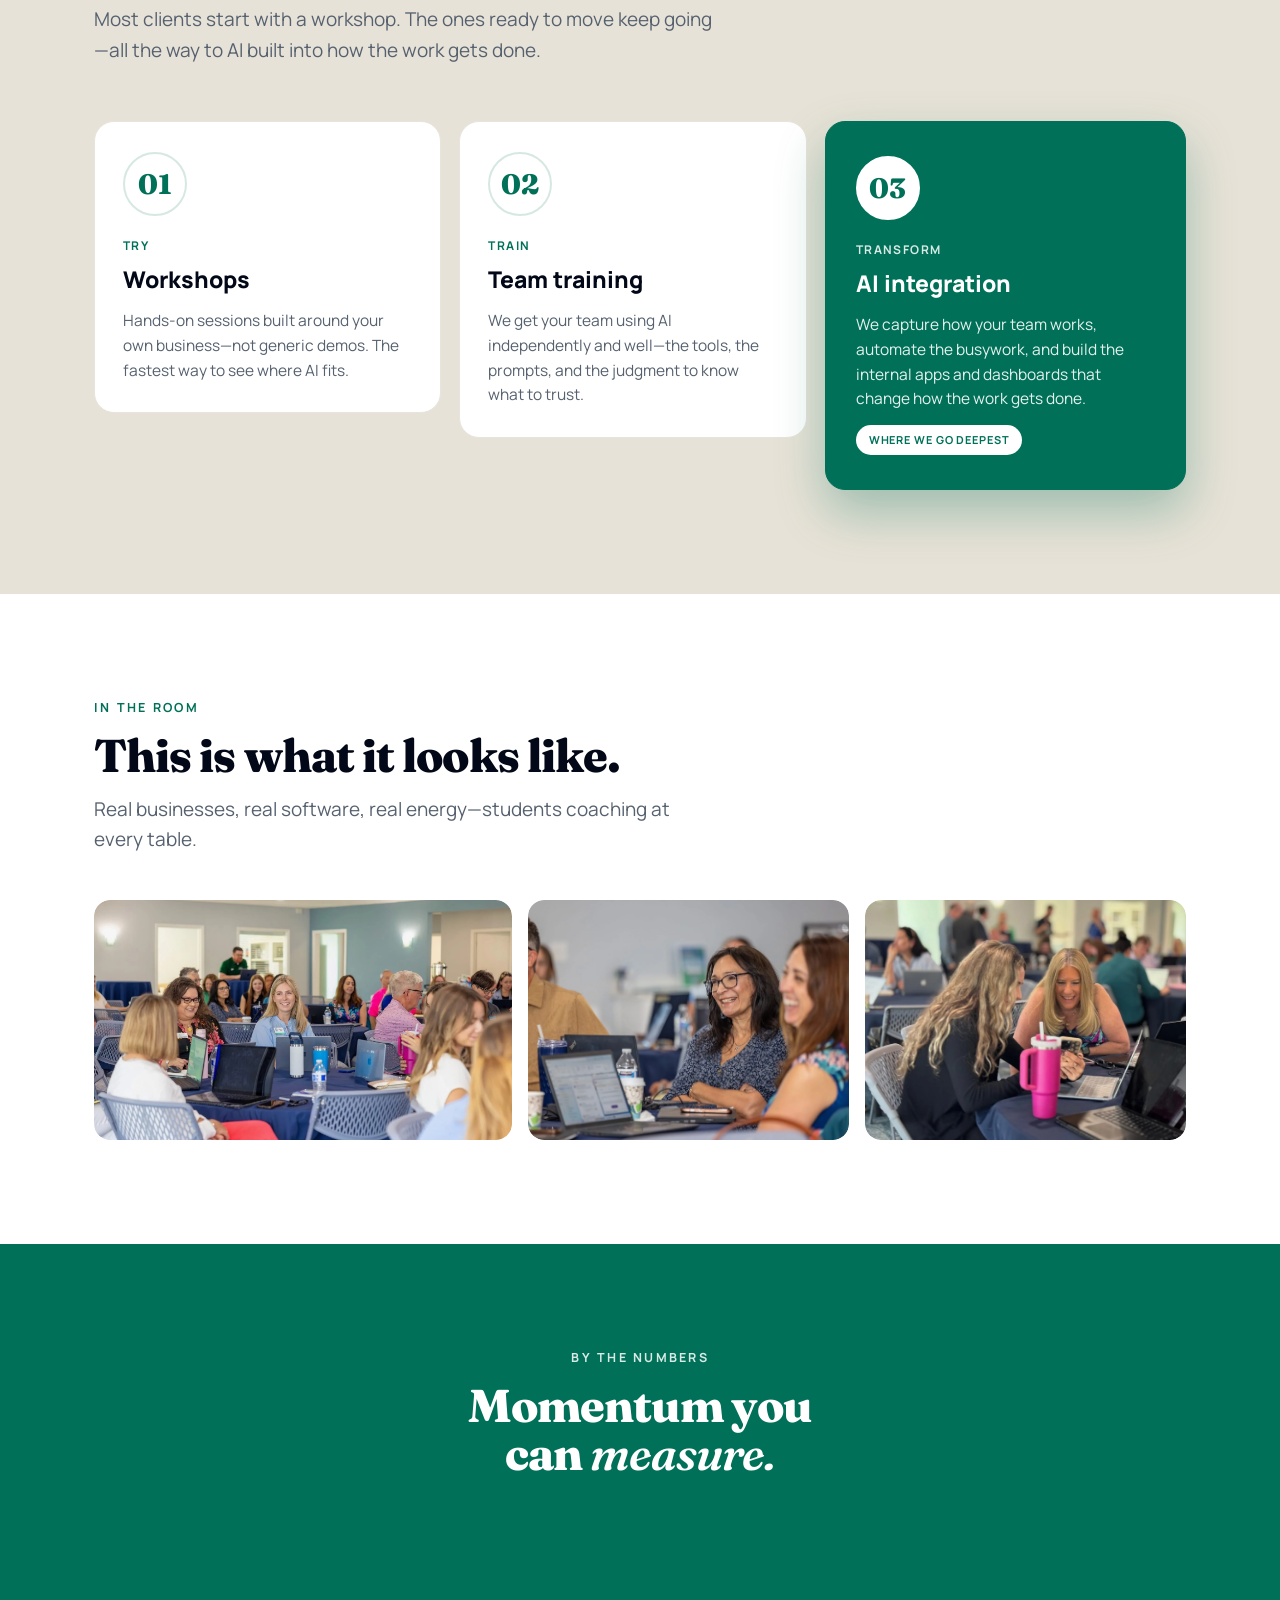
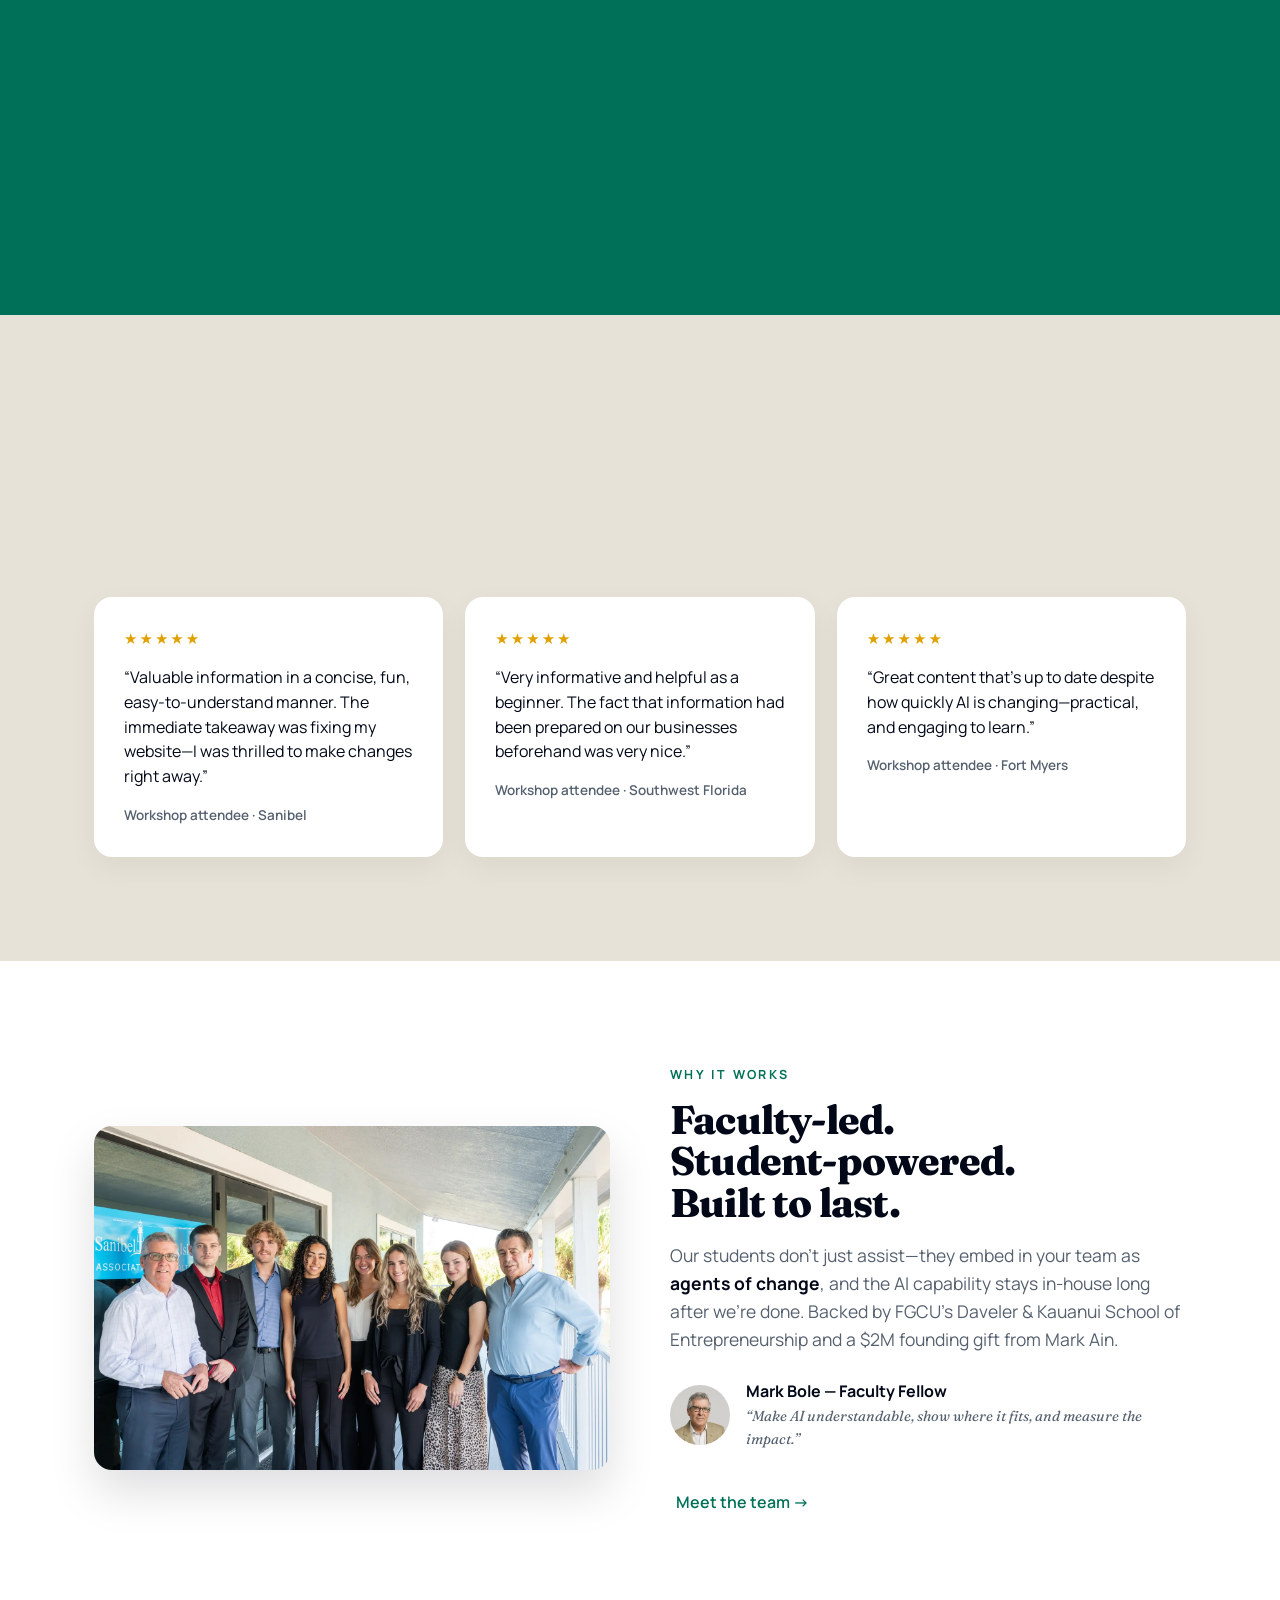
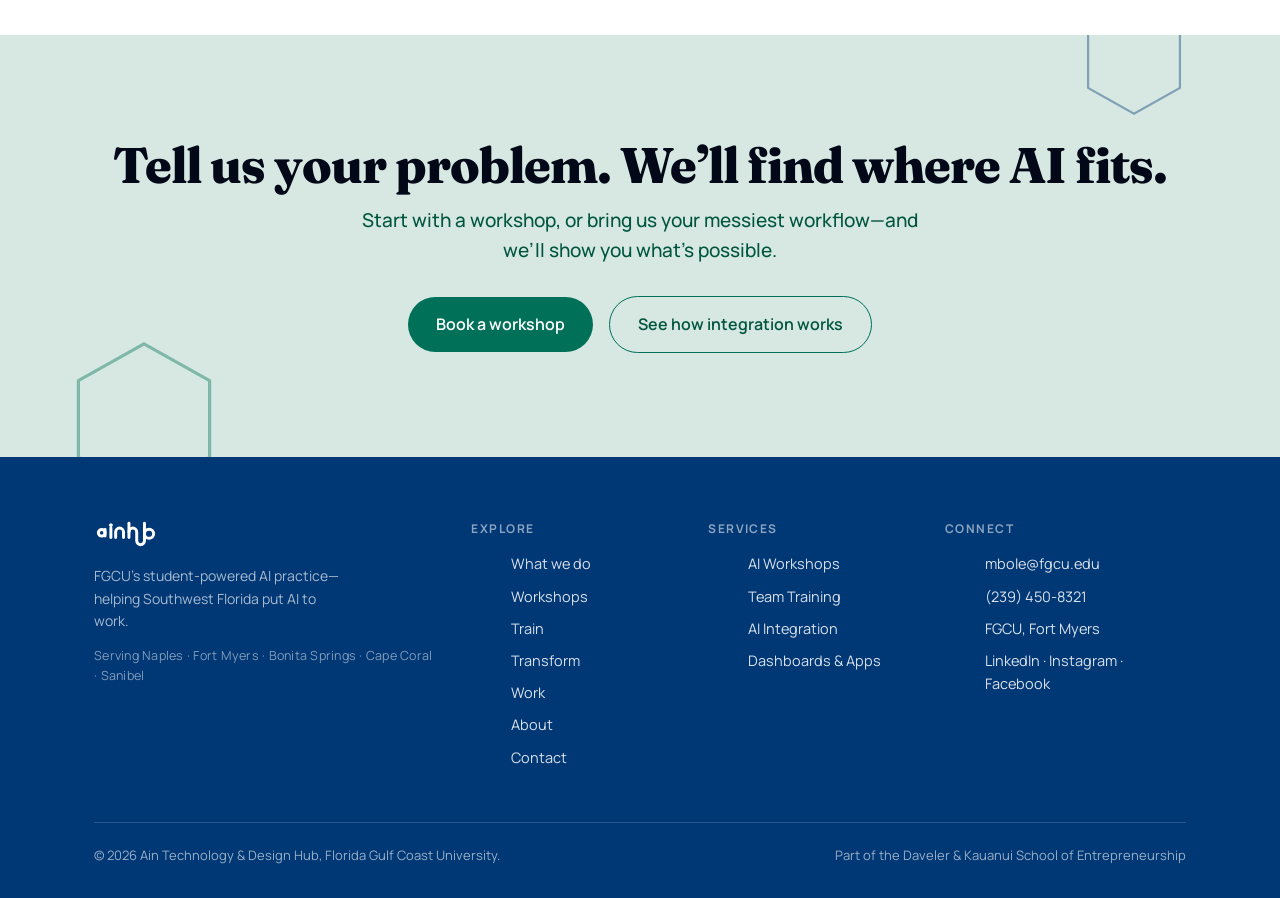
==== commit 5f45c04f: "Import Claude Design's integrated site: dark homepage + inner pages (approved final) Homepage (index" ====
--- a/index.html
+++ b/index.html
@@ -1,205 +1,388 @@
 <!doctype html><html lang="en"><head><meta charset="utf-8"><meta name="viewport" content="width=device-width,initial-scale=1">
-<title>The Ain Hub — Put AI to work in your business</title>
-<meta name="description" content="Faculty-led, student-powered AI for Southwest Florida businesses. Start with a hands-on workshop, then let us capture your workflows, automate the busywork, and build the tools your team actually uses.">
-<meta property="og:title" content="The Ain Hub — Put AI to work in your business">
-<meta property="og:description" content="Hands-on AI workshops and full integration for Southwest Florida businesses. Faculty-led, student-powered, based at FGCU.">
+<title>The Ain Hub — Put AI to work, not someday, now.</title>
+<meta name="description" content="Faculty-led, student-powered AI integration for Southwest Florida. Start with a hands-on workshop, then let us capture your workflows, automate the busywork, and build the internal tools your team actually uses.">
+<meta property="og:title" content="The Ain Hub — Put AI to work, now.">
+<meta property="og:description" content="AI integration for Southwest Florida — workshops, training, and the internal apps and dashboards that change how the work gets done.">
 <meta property="og:type" content="website">
 <meta property="og:image" content="https://ainhub-staging.vercel.app/img/og.png">
 <meta name="twitter:card" content="summary_large_image">
 <link rel="icon" href="./img/favicon.svg" type="image/svg+xml">
 <link rel="preconnect" href="https://fonts.googleapis.com"><link rel="preconnect" href="https://fonts.gstatic.com" crossorigin>
-<link href="https://fonts.googleapis.com/css2?family=Fraunces:opsz,wght@9..144,500;9..144,600;9..144,800&family=Manrope:wght@400;500;600;700;800&display=swap" rel="stylesheet">
+<link href="https://fonts.googleapis.com/css2?family=Fraunces:ital,opsz,wght@0,9..144,500;0,9..144,600;0,9..144,800;1,9..144,500;1,9..144,600&family=Manrope:wght@400;500;600;700;800&display=swap" rel="stylesheet">
 <link rel="stylesheet" href="./css/site.css">
 </head><body>
+<template id="__bundler_thumbnail">
+<svg xmlns="http://www.w3.org/2000/svg" viewBox="0 0 100 100"><rect width="100" height="100" fill="#003775"/><g transform="translate(50 50)"><path d="M 0,-22 L 19,-11 L 0,0 Z" fill="#7FD0BC"/><path d="M 19,-11 L 19,11 L 0,0 Z" fill="#7FD0BC" fill-opacity="0.55"/><path d="M 0,0 L 19,11 L 0,22 L -19,11 Z" fill="#00a37a"/><path d="M -19,-11 L 0,-22 L 0,0 L -19,11 Z" fill="#00a37a" fill-opacity="0.6"/></g></svg>
+</template>
 
 <nav><div class="wrap nav-in">
   <a href="./index.html"><img class="brand" src="./img/ainhub-wordmark-color.svg" alt="ainhub"></a>
   <button class="nav-toggle" aria-label="Menu"><span></span><span></span><span></span></button>
   <div class="nav-links">
-    <a href="./workshops.html">Workshops</a>
-    <a href="./work.html">Our Work</a>
+    <div class="has-sub">
+      <a href="./what-we-do.html">What we do<span class="caret" aria-hidden="true"></span></a>
+      <div class="sub">
+        <a href="./workshops.html">Workshops</a>
+        <a href="./train.html">Train</a>
+        <a href="./transform.html">Transform</a>
+      </div>
+    </div>
+    <a href="./work.html">Work</a>
     <a href="./about.html">About</a>
     <a href="./contact.html">Contact</a>
-    <a class="pill sm" href="./contact.html">Book a workshop</a>
+    <a class="pill sm" href="./contact.html">Talk to us</a>
   </div>
 </div></nav>
 
-<!-- HERO -->
-<div class="hero">
-<svg class="hex-drift hd1" viewBox="0 0 100 100" aria-hidden="true"><path d="M50 3 L91 26 L91 74 L50 97 L9 74 L9 26 Z" fill="none" stroke="#007158" stroke-width="2"/></svg>
-<svg class="hex-drift hd2" viewBox="0 0 100 100" aria-hidden="true"><path d="M50 3 L91 26 L91 74 L50 97 L9 74 L9 26 Z" fill="none" stroke="#003775" stroke-width="2"/></svg>
-<div class="wrap"><div class="hero-grid">
-  <div>
-    <div class="eyebrow reveal">FGCU &middot; Southwest Florida</div>
-    <h1 class="reveal d1">Put AI to work&mdash;not someday, now.</h1>
-    <p class="lead reveal d2">Faculty&#8209;led, student&#8209;powered, and built for Southwest Florida. Start with a hands&#8209;on workshop, then let us capture your workflows, automate the busywork, and build the tools your team actually uses&mdash;so AI means relief, not one more thing to figure out.</p>
-    <div class="cta reveal d3"><a class="pill" href="./contact.html">Book a workshop</a><a class="ghost" href="./work.html">See our work &rarr;</a></div>
-    <div class="rate reveal d4"><span class="stars">&#9733;&#9733;&#9733;&#9733;&#9733;</span> 9.5/10 from 500+ people trained across Southwest Florida</div>
-  </div>
-  <div class="hero-art reveal d2">
-    <svg viewBox="0 0 330 360" xmlns="http://www.w3.org/2000/svg" role="img" aria-label="An Ain Hub student helping a business owner use AI">
-      <defs>
-        <clipPath id="hx"><path d="M152 12 L292 92 L292 244 L152 324 L12 244 L12 92 Z"/></clipPath>
-        <linearGradient id="edge" x1="0" y1="0" x2="1" y2="1">
-          <stop offset="0" stop-color="#007158"/><stop offset="1" stop-color="#003775"/>
-        </linearGradient>
-      </defs>
-      <path d="M170 30 L310 110 L310 262 L170 342 L30 262 L30 110 Z" fill="#D6E8E1"/>
-      <g clip-path="url(#hx)"><image class="hero-photo" href="./img/hero.webp" x="12" y="12" width="280" height="312" preserveAspectRatio="xMidYMid slice"/></g>
-      <path d="M152 12 L292 92 L292 244 L152 324 L12 244 L12 92 Z" fill="none" stroke="url(#edge)" stroke-width="3.5" stroke-linejoin="round"/>
-    </svg>
-  </div>
-</div></div></div>
-
-<!-- TRUSTED: full-color labeled marquee -->
+<!-- ===================== HERO ===================== -->
+<header class="page-hero dark" id="top">
+  <div class="ph-motif">
+    <svg class="facet f1" viewBox="0 0 200 200" aria-hidden="true"><path d="M 100,15 L 173,57.5 L 100,100 Z" fill="#7FD0BC"/><path d="M 173,57.5 L 173,142.5 L 100,100 Z" fill="#7FD0BC" fill-opacity="0.5"/><path d="M 100,100 L 173,142.5 L 100,185 L 27,142.5 Z" fill="#00a37a"/><path d="M 27,57.5 L 100,15 L 100,100 L 27,142.5 Z" fill="#00a37a" fill-opacity="0.55"/></svg>
+    <svg class="facet f2" viewBox="0 0 100 100" aria-hidden="true"><path d="M50 3 L91 26 L91 74 L50 97 L9 74 L9 26 Z" fill="none" stroke="#7FD0BC" stroke-width="2"/></svg>
+    <svg class="facet f3" viewBox="0 0 100 100" aria-hidden="true"><path d="M50 3 L91 26 L91 74 L50 97 L9 74 L9 26 Z" fill="none" stroke="#fff" stroke-width="2.5"/></svg>
+  </div>
+  <div class="wrap"><div class="ph-grid">
+    <div>
+      <div class="eyebrow reveal">AI Integration · FGCU · Southwest Florida</div>
+      <h1 class="reveal d1">Put AI to work&mdash;not someday, <span class="ac">now.</span></h1>
+      <p class="lead reveal d2">Faculty&#8209;led, student&#8209;powered, and built for Southwest Florida. We help your team solve real problems by putting AI to work&mdash;starting with a hands&#8209;on workshop, then capturing your workflows, automating the busywork, and building the tools your team actually uses.</p>
+      <div class="cta reveal d3">
+        <a class="pill" href="./contact.html">Book a workshop</a>
+        <a class="ghost lt" href="./what-we-do.html">See how it works &rarr;</a>
+      </div>
+      <div class="rate reveal d4"><span class="stars">★★★★★</span> 9.5/10 from 500+ people trained across Southwest Florida</div>
+    </div>
+    <div class="ph-art reveal d2">
+      <svg class="photo" viewBox="0 0 330 360" role="img" aria-label="An Ain Hub student helping a business owner use AI">
+        <defs>
+          <clipPath id="ahx"><path d="M152 12 L292 92 L292 244 L152 324 L12 244 L12 92 Z"/></clipPath>
+          <linearGradient id="ahedge" x1="0" y1="0" x2="1" y2="1"><stop offset="0" stop-color="#7FD0BC"/><stop offset="1" stop-color="#0077B6"/></linearGradient>
+        </defs>
+        <path d="M170 30 L310 110 L310 262 L170 342 L30 262 L30 110 Z" fill="rgba(127,208,188,.18)"/>
+        <g clip-path="url(#ahx)"><image class="hero-photo" href="./img/hero.webp" x="12" y="12" width="280" height="312" preserveAspectRatio="xMidYMid slice"/></g>
+        <path d="M152 12 L292 92 L292 244 L152 324 L12 244 L12 92 Z" fill="none" stroke="url(#ahedge)" stroke-width="4" stroke-linejoin="round"/>
+      </svg>
+      <svg class="badge" viewBox="0 0 200 200" aria-hidden="true"><path d="M 100,15 L 173,57.5 L 100,100 Z" fill="#003775"/><path d="M 173,57.5 L 173,142.5 L 100,100 Z" fill="#003775" fill-opacity="0.75"/><path d="M 100,100 L 173,142.5 L 100,185 L 27,142.5 Z" fill="#007158"/><path d="M 27,57.5 L 100,15 L 100,100 L 27,142.5 Z" fill="#007158" fill-opacity="0.75"/><g stroke="#fff" stroke-width="1.5" stroke-linejoin="round" fill="none"><path d="M100 100 L100 15 M100 100 L173 57.5 M100 100 L173 142.5 M100 100 L27 142.5"/></g></svg>
+      <div class="press-chip">
+        <div style="display:flex;align-items:center;justify-content:space-between;margin-bottom:8px">
+          <span style="display:inline-flex;align-items:center;gap:5px;font-size:9.5px;font-weight:800;letter-spacing:.07em;text-transform:uppercase;color:#007158"><svg viewBox="0 0 24 24" width="11" height="11" fill="#007158" aria-hidden="true"><path d="M4 4h13a3 3 0 0 1 3 3v11a2 2 0 0 1-2 2H6a2 2 0 0 1-2-2V4Zm3 4v2h7V8H7Zm0 4v2h7v-2H7Z"/></svg>In the press</span>
+          <span style="font-size:9px;font-weight:800;letter-spacing:.05em;color:#56616F">JUN 2026</span>
+        </div>
+        <div style="font-family:Fraunces,serif;font-weight:600;font-size:15px;color:#003775;line-height:1.32">Helping SWFL businesses integrate AI into daily workflows</div>
+        <div style="font-size:10px;color:#56616F;margin-top:8px;font-weight:700;letter-spacing:.02em">Gulfshore Business</div>
+      </div>
+    </div>
+  </div></div>
+</header>
+
+<!-- ===================== TRUST / LOGOS ===================== -->
 <div class="logos">
-  <div class="wrap"><div class="cred-label reveal">Trusted across Southwest Florida</div></div>
-  <div class="marquee reveal d1"><div class="marquee-track">
-    <span class="lcell"><img class="lg" src="./img/logos/storm-smart.png" alt="Storm Smart" loading="lazy"><span class="nm">Storm Smart</span></span>
-    <span class="lcell"><img class="lg" src="./img/logos/irc.png" alt="IRC International Realty" loading="lazy"><span class="nm">IRC International Realty</span></span>
-    <span class="lcell"><img class="lg" src="./img/logos/finemark.png" alt="FineMark Bank &amp; Trust" loading="lazy"><span class="nm">FineMark Bank &amp; Trust</span></span>
-    <span class="lcell"><img class="lg" src="./img/logos/florida-trust.svg" alt="Florida Trust" loading="lazy"><span class="nm">Florida Trust</span></span>
-    <span class="lcell"><img class="lg" src="./img/logos/cfi.png" alt="Charitable Foundation of the Islands" loading="lazy"><span class="nm">Charitable Foundation of the Islands</span></span>
-    <span class="lcell"><img class="lg" src="./img/logos/bonita-bay.svg" alt="Bonita Bay Community Association" loading="lazy"><span class="nm">Bonita Bay</span></span>
-    <span class="lcell"><img class="lg" src="./img/logos/sanibel.png" alt="City of Sanibel" loading="lazy"><span class="nm">City of Sanibel</span></span>
-    <span class="lcell"><img class="lg" src="./img/logos/fifth-avenue.png" alt="Fifth Avenue Advisors" loading="lazy"><span class="nm">Fifth Avenue Advisors</span></span>
-    <span class="lcell"><img class="lg" src="./img/logos/storm-smart.png" alt="Storm Smart" loading="lazy"><span class="nm">Storm Smart</span></span>
-    <span class="lcell"><img class="lg" src="./img/logos/irc.png" alt="IRC International Realty" loading="lazy"><span class="nm">IRC International Realty</span></span>
-    <span class="lcell"><img class="lg" src="./img/logos/finemark.png" alt="FineMark Bank &amp; Trust" loading="lazy"><span class="nm">FineMark Bank &amp; Trust</span></span>
-    <span class="lcell"><img class="lg" src="./img/logos/florida-trust.svg" alt="Florida Trust" loading="lazy"><span class="nm">Florida Trust</span></span>
-    <span class="lcell"><img class="lg" src="./img/logos/cfi.png" alt="Charitable Foundation of the Islands" loading="lazy"><span class="nm">Charitable Foundation of the Islands</span></span>
-    <span class="lcell"><img class="lg" src="./img/logos/bonita-bay.svg" alt="Bonita Bay Community Association" loading="lazy"><span class="nm">Bonita Bay</span></span>
-    <span class="lcell"><img class="lg" src="./img/logos/sanibel.png" alt="City of Sanibel" loading="lazy"><span class="nm">City of Sanibel</span></span>
-    <span class="lcell"><img class="lg" src="./img/logos/fifth-avenue.png" alt="Fifth Avenue Advisors" loading="lazy"><span class="nm">Fifth Avenue Advisors</span></span>
+  <div class="wrap" style="display:flex;justify-content:space-between;align-items:flex-end;gap:28px;flex-wrap:wrap;margin-bottom:30px">
+    <div class="reveal">
+      <div class="eyebrow" style="margin-bottom:11px">Trusted across Southwest Florida</div>
+      <div style="font-family:Fraunces,serif;font-weight:800;font-size:28px;line-height:1.1;letter-spacing:-.01em;color:var(--ink);max-width:14em">Businesses, governments &amp; nonprofits put us to <span style="font-style:italic;font-weight:600;color:var(--green-d)">work.</span></div>
+    </div>
+    <div class="reveal d1" style="display:flex;gap:9px;flex-wrap:wrap">
+      <span style="font-size:11.5px;font-weight:700;color:var(--blue);background:var(--blue-s);padding:8px 15px;border-radius:9999px">Business</span>
+      <span style="font-size:11.5px;font-weight:700;color:var(--green-d);background:var(--green-s);padding:8px 15px;border-radius:9999px">Government</span>
+      <span style="font-size:11.5px;font-weight:700;color:var(--muted);background:#ECEAE1;padding:8px 15px;border-radius:9999px">Nonprofit</span>
+    </div>
+  </div>
+  <div class="wrap"><div class="logo-wall">
+    <div class="logo-cell reveal"><img src="./img/logos/storm-smart.png" alt="Storm Smart"><span class="nm">Storm Smart</span></div>
+    <div class="logo-cell reveal d1"><img src="./img/logos/irc.png" alt="IRC International Realty"><span class="nm">IRC International Realty</span></div>
+    <div class="logo-cell reveal d2"><img src="./img/logos/finemark.png" alt="FineMark Bank &amp; Trust"><span class="nm">FineMark Bank &amp; Trust</span></div>
+    <div class="logo-cell reveal d3"><img src="./img/logos/florida-trust.svg" alt="Florida Trust"><span class="nm">Florida Trust</span></div>
+    <div class="logo-cell reveal"><img src="./img/logos/cfi.png" alt="Charitable Foundation of the Islands"><span class="nm">Charitable Foundation of the Islands</span></div>
+    <div class="logo-cell reveal d1"><img src="./img/logos/bonita-bay.svg" alt="Bonita Bay"><span class="nm">Bonita Bay</span></div>
+    <div class="logo-cell reveal d2"><img src="./img/logos/sanibel-mark.png" alt="City of Sanibel"><span class="nm">City of Sanibel</span></div>
+    <div class="logo-cell reveal d3"><img src="./img/logos/fifth-avenue-mark.png" alt="Fifth Avenue Advisors"><span class="nm">Fifth Avenue Advisors</span></div>
   </div></div>
 </div>
 
-<!-- SANIBEL ANCHOR (before -> after) -->
-<section><div class="wrap"><div class="split">
-  <img class="shot-img reveal fl col-img" src="./img/dashboard.webp" alt="Sanibel recovery dashboard">
-  <div class="reveal d1">
-    <div class="eyebrow">Proof it works &middot; Transform</div>
-    <h2>We built Sanibel&rsquo;s recovery dashboard in a weekend.</h2>
-    <div class="ba">
-      <div class="cell"><div class="k">Before</div><div class="v">~40 recovery metrics&mdash;permits, sales &amp; bed tax, tourism&mdash;scattered across agencies. No shared view.</div></div>
-      <div class="cell aft"><div class="k">After</div><div class="v">One live dashboard, presented to City Council, now on the city&rsquo;s site and updated regularly.</div></div>
-    </div>
-    <div class="quote">&ldquo;What you&rsquo;ve given them is hope.&rdquo;<span>Brian Rist &mdash; advisor &amp; community leader</span></div>
-    <a class="ghost" href="./work.html">See the Sanibel work &rarr;</a>
-  </div>
-</div></div></section>
-
-<!-- LADDER (stepped) -->
-<section class="sec-warm"><div class="wrap">
-  <div class="head reveal"><div class="eyebrow">How we work</div><h2>Three ways in. One direction.</h2>
-    <p>Most clients start with a workshop. The ones ready to move keep going&mdash;all the way to AI built into how the work gets done.</p></div>
-  <div class="steps">
-    <a class="step reveal" href="./workshops.html"><div class="num">01</div><div class="lab">Try</div><h3>Workshops</h3><p>Hands&#8209;on sessions built around your own business&mdash;not generic demos. The fastest way to see where AI fits.</p></a>
-    <a class="step reveal d1" href="./workshops.html"><div class="num">02</div><div class="lab">Train</div><h3>Team training</h3><p>We get your team using AI independently and well&mdash;the tools, the prompts, and the judgment to know what to trust.</p></a>
-    <a class="step hot reveal d2" href="./work.html"><div class="num">03</div><div class="lab">Transform</div><h3>AI integration</h3><p>We capture how your team works, automate the busywork, and build the internal apps and dashboards that change how the work gets done.</p><span class="tag">Where we go deepest</span></a>
-  </div>
-</div></section>
-
-<!-- METHOD: how integration works -->
-<section><div class="wrap">
-  <div class="head reveal"><div class="eyebrow">Transform</div><h2>How integration works.</h2>
-    <p>Not a slide deck&mdash;real changes to how the work gets done, in weeks, with the capability left inside your team.</p></div>
-  <div class="method">
-    <div class="mstep reveal"><div class="mn">1</div><h3>Capture the workflow</h3><p>We sit with your team and map how the work actually gets done&mdash;every task, handoff, and where the hours go.</p></div>
-    <div class="mstep reveal d1"><div class="mn">2</div><h3>Automate the busywork</h3><p>We find the repetitive steps AI can take off their plate, then wire up the automations around them.</p></div>
-    <div class="mstep reveal d2"><div class="mn">3</div><h3>Build the tools</h3><p>Internal apps and dashboards your team actually uses&mdash;like Sanibel&rsquo;s live recovery dashboard.</p></div>
-    <div class="mstep reveal d3"><div class="mn">4</div><h3>Embed our students</h3><p>FGCU students work inside your team as agents of change, so the capability stays in&#8209;house after we&rsquo;re done.</p></div>
-  </div>
-</div></section>
-
-<!-- IN THE ROOM -->
-<section class="sec-warm"><div class="wrap">
-  <div class="head reveal"><div class="eyebrow">In the room</div><h2>This is what it looks like.</h2>
-    <p>Real businesses, real software, real energy&mdash;students coaching at every table.</p></div>
-  <div class="room">
-    <div class="ph reveal"><img src="./img/workshop-full-room.webp" alt="A full-room Ain Hub workshop"></div>
-    <div class="ph reveal d1"><img src="./img/workshop-laughing-attendees.webp" alt="Workshop attendees laughing together"></div>
-    <div class="ph reveal d2"><img src="./img/workshop-1on1-help.webp" alt="A student helping an attendee one on one"></div>
-  </div>
-</div></section>
-
-<!-- BY THE NUMBERS -->
-<section class="numbers"><div class="wrap">
-  <div class="head center reveal"><div class="eyebrow">By the numbers</div><h2>Momentum you can measure.</h2></div>
-  <div class="stats">
-    <div class="stat reveal"><div class="n" data-count="500" data-suffix="+">500+</div><div class="l">people trained</div></div>
-    <div class="stat reveal d1"><div class="n">9.5<em>/10</em></div><div class="l">workshop rating</div></div>
-    <div class="stat reveal d2"><div class="n" data-count="185">185</div><div class="l">largest audience</div></div>
-    <div class="stat reveal d3"><div class="n" data-count="3">3</div><div class="l">integration clients</div></div>
-  </div>
-  <div class="growth reveal">
-    <div class="gbars" aria-hidden="true">
-      <div class="b" style="height:16%"></div>
-      <div class="b" style="height:33%"></div>
-      <div class="b" style="height:54%"></div>
-      <div class="b" style="height:76%"></div>
-      <div class="b last" style="height:100%"></div>
-    </div>
-    <div class="growth-cap">From <b>8 attendees</b> in a room with no projector to a <b>185&#8209;person</b> seminar&mdash;in two years.</div>
-  </div>
-  <div class="press reveal d2" style="margin-top:42px"><span class="pl">As seen in</span><b>Business Observer</b> &middot; <b>WGCU</b> &middot; <b>Florida Weekly</b> &middot; <b>Gulf Coast News</b> &middot; <b>FGCU 360</b> &middot; <b>Santiva Chronicle</b></div>
-</div></section>
-
-<!-- TESTIMONIALS -->
-<section class="sec-paper"><div class="wrap">
-  <div class="head reveal"><div class="eyebrow">What people say</div><h2>Real businesses. Real takeaways.</h2></div>
-  <div class="tgrid">
-    <div class="tcard reveal"><div class="stars">&#9733;&#9733;&#9733;&#9733;&#9733;</div><p>&ldquo;Valuable information in a concise, fun, easy&#8209;to&#8209;understand manner. The immediate takeaway was fixing my website&mdash;I was thrilled to make changes right away.&rdquo;</p><div class="who">Workshop attendee &middot; Sanibel</div></div>
-    <div class="tcard reveal d1"><div class="stars">&#9733;&#9733;&#9733;&#9733;&#9733;</div><p>&ldquo;Very informative and helpful as a beginner. The fact that information had been prepared on our businesses beforehand was very nice.&rdquo;</p><div class="who">Workshop attendee &middot; Southwest Florida</div></div>
-    <div class="tcard reveal d2"><div class="stars">&#9733;&#9733;&#9733;&#9733;&#9733;</div><p>&ldquo;Great content that&rsquo;s up to date despite how quickly AI is changing&mdash;practical, and engaging to learn.&rdquo;</p><div class="who">Workshop attendee &middot; Fort Myers</div></div>
-  </div>
-</div></section>
-
-<!-- TEAM -->
-<section><div class="wrap"><div class="split">
-  <img class="shot-img reveal fr col-img" src="./img/team.webp" alt="The Ain Hub student team">
-  <div class="reveal d1">
-    <div class="eyebrow">Why it works</div>
-    <h2>Faculty&#8209;led. Student&#8209;powered. Built to last.</h2>
-    <p>Our students don&rsquo;t just assist&mdash;they embed in your team as <strong>agents of change</strong>, and the AI capability stays in&#8209;house long after we&rsquo;re done. Backed by FGCU&rsquo;s Daveler &amp; Kauanui School of Entrepreneurship and a $2M founding gift from Mark Ain.</p>
-    <div class="founder"><img src="./img/founder.webp" alt="Mark Bole"><div><div class="nm">Mark Bole &mdash; Faculty Fellow</div><div class="ph">&ldquo;Make AI understandable, show where it fits, and measure the impact.&rdquo;</div></div></div>
-    <div style="margin-top:24px"><a class="ghost" href="./about.html">Meet the team &rarr;</a></div>
-  </div>
-</div></div></section>
-
-<!-- CTA -->
-<section class="cta-band"><div class="wrap reveal">
-  <h2>Tell us your problem. We&rsquo;ll find where AI fits.</h2>
-  <p>Start with a workshop, or bring us your messiest workflow&mdash;and we&rsquo;ll show you what&rsquo;s possible.</p>
-  <div class="row"><a class="pill" href="./contact.html">Book a workshop</a><a class="pill line" href="mailto:mbole@fgcu.edu">Email Mark</a></div>
-</div></section>
-
-<!-- FOOTER -->
+<!-- ===================== THE THESIS (judgment manifesto) ===================== -->
+<section style="background:#E7E2D7;position:relative;overflow:hidden">
+  <svg viewBox="0 0 200 200" aria-hidden="true" style="position:absolute;top:-60px;right:-50px;width:340px;opacity:.07;pointer-events:none"><path d="M 100,15 L 173,57.5 L 100,100 Z" fill="#003775"/><path d="M 173,57.5 L 173,142.5 L 100,100 Z" fill="#003775" fill-opacity="0.6"/><path d="M 100,100 L 173,142.5 L 100,185 L 27,142.5 Z" fill="#007158"/><path d="M 27,57.5 L 100,15 L 100,100 L 27,142.5 Z" fill="#007158" fill-opacity="0.6"/></svg>
+  <div class="wrap" style="position:relative;z-index:1">
+    <div class="eyebrow reveal">Our thesis</div>
+    <h2 class="reveal d1" style="font-size:50px;max-width:15.5em;margin:14px 0 26px;line-height:1.08">AI made knowledge infinite. The scarce thing now is <span style="font-style:italic;font-weight:600;color:var(--green-d)">judgment.</span></h2>
+    <div style="display:grid;grid-template-columns:1.25fr 1fr;gap:54px;align-items:end">
+      <p class="reveal d2" style="font-size:21px;line-height:1.55;color:var(--ink);font-weight:500;max-width:23em;margin:0">We&rsquo;re not here to sell you AI&mdash;we&rsquo;re here to solve the problem in front of you. We build the layer where your team&rsquo;s expertise meets AI, so the right call reaches the right person, fast. <strong>AI does the analysis. Your team keeps the judgment.</strong></p>
+      <div class="reveal d3" style="display:flex;flex-direction:column;gap:14px;border-left:2px solid rgba(0,55,117,.18);padding-left:24px">
+        <div style="font-family:Fraunces,serif;font-weight:600;font-size:19px;color:var(--ink)">Decide what matters.</div>
+        <div style="font-family:Fraunces,serif;font-weight:600;font-size:19px;color:var(--ink)">Ignore what doesn&rsquo;t.</div>
+        <div style="font-family:Fraunces,serif;font-weight:600;font-size:19px;color:var(--green-d)">Move faster than the competition.</div>
+      </div>
+    </div>
+  </div>
+</section>
+
+<!-- ===================== HOW INTEGRATION WORKS ===================== -->
+<section id="integration">
+  <div class="wrap">
+    <div class="head reveal">
+      <div class="eyebrow">Transform · what we do now</div>
+      <h2>How AI integration <span style="font-style:italic;font-weight:600">works.</span></h2>
+      <p>Not a slide deck&mdash;real changes to how the work gets done, in weeks, with the capability left inside your team.</p>
+    </div>
+    <div class="method">
+      <div class="mstep reveal"><div class="mn">1</div><h3>Capture the workflow</h3><p>We sit with your team and map how the work actually gets done&mdash;every task, handoff, and where the hours go.</p></div>
+      <div class="mstep reveal d1"><div class="mn">2</div><h3>Automate the busywork</h3><p>We find the repetitive steps AI can take off their plate, then wire up the automations around them.</p></div>
+      <div class="mstep reveal d2"><div class="mn">3</div><h3>Build the tools</h3><p>Internal apps and dashboards your team actually uses&mdash;the kind they open every day.</p></div>
+      <div class="mstep reveal d3"><div class="mn">4</div><h3>Embed our students</h3><p>FGCU students work inside your team as agents of change, so the capability stays in&#8209;house after we&rsquo;re done.</p></div>
+    </div>
+  </div>
+</section>
+
+<!-- ===================== IN THE PRESS ===================== -->
+<section id="press" style="background:radial-gradient(135% 120% at 14% 0%,#13263d 0%,#0b1828 58%,#060f1c 100%);color:#fff;position:relative;overflow:hidden">
+  <svg viewBox="0 0 100 100" aria-hidden="true" style="position:absolute;bottom:-40px;right:5%;width:170px;opacity:.07;animation:drift2 19s ease-in-out infinite"><path d="M50 3 L91 26 L91 74 L50 97 L9 74 L9 26 Z" fill="none" stroke="#7FD0BC" stroke-width="2"/></svg>
+  <div class="wrap" style="position:relative;z-index:1">
+    <div class="reveal" style="display:flex;align-items:center;gap:14px;margin-bottom:42px">
+      <span style="font-weight:700;letter-spacing:.18em;text-transform:uppercase;font-size:12.5px;color:#7FD0BC">In the press</span>
+      <span style="flex:1;height:1px;background:rgba(255,255,255,.14)"></span>
+      <span style="font-weight:700;letter-spacing:.1em;text-transform:uppercase;font-size:11px;color:rgba(255,255,255,.55)">Featured · June 2026</span>
+    </div>
+    <div style="display:grid;grid-template-columns:.86fr 1.14fr;gap:64px;align-items:center" class="press-split">
+      <div class="reveal fl" style="display:flex;justify-content:center;position:relative">
+        <div style="position:absolute;width:80%;height:80%;border-radius:50%;background:radial-gradient(circle,rgba(127,208,188,.28),transparent 70%);filter:blur(24px);top:10%"></div>
+        <a href="https://www.gulfshorebusiness.com/inside-the-magazine/southwest-florida-businesses-expand-use-of-ai-tools-in-2025/article_3cd97e5a-1e93-4f6f-b289-7c87515041b4.html" target="_blank" rel="noopener" class="tear" style="display:block;position:relative;text-decoration:none">
+          <div class="tear-card" style="background:#fff;padding:11px;border-radius:5px;box-shadow:0 36px 72px rgba(0,0,0,.5);transform:rotate(-2.5deg);transition:transform .45s cubic-bezier(.2,.7,.3,1);max-width:350px">
+            <img src="./img/press-following-the-future.jpg" alt="The Ain Hub featured in Gulfshore Business — &lsquo;Following the Future&rsquo;" style="width:100%;display:block;border-radius:2px">
+          </div>
+        </a>
+      </div>
+      <div class="reveal d1">
+        <div style="font-family:Fraunces,serif;font-size:70px;line-height:.5;color:#7FD0BC;height:34px" aria-hidden="true">&ldquo;</div>
+        <blockquote style="font-family:Fraunces,serif;font-weight:500;font-size:38px;line-height:1.24;letter-spacing:-.015em;color:#fff;margin:0 0 30px;text-wrap:balance">There is tremendous demand from businesses not just to get started but to <span style="font-style:italic;color:#7FD0BC">really integrate AI into their daily workflows.</span></blockquote>
+        <div style="display:flex;align-items:center;gap:14px;margin-bottom:30px">
+          <img src="./img/founder.webp" alt="Mark Bole" style="width:54px;height:54px;border-radius:50%;object-fit:cover;border:2px solid rgba(127,208,188,.4)">
+          <div><div style="font-weight:700;font-size:16px;color:#fff">Mark Bole</div><div style="font-size:13.5px;color:rgba(255,255,255,.6)">Faculty Fellow · Ain Technology &amp; Design Hub, FGCU</div></div>
+        </div>
+        <div style="display:flex;align-items:center;gap:20px;flex-wrap:wrap;padding-top:26px;border-top:1px solid rgba(255,255,255,.14)">
+          <div>
+            <div style="font-family:Fraunces,serif;font-weight:800;font-size:15px;letter-spacing:.22em;text-transform:uppercase;color:#fff">Gulfshore Business</div>
+            <div style="font-size:13px;color:rgba(255,255,255,.6);margin-top:3px">&ldquo;Following the Future&rdquo; · SWFL businesses invest in AI · Jun&ndash;Jul 2026</div>
+          </div>
+          <a href="https://www.gulfshorebusiness.com/inside-the-magazine/southwest-florida-businesses-expand-use-of-ai-tools-in-2025/article_3cd97e5a-1e93-4f6f-b289-7c87515041b4.html" target="_blank" rel="noopener" class="pill" style="margin-left:auto">Read the full feature &rarr;</a>
+        </div>
+      </div>
+    </div>
+    <div class="reveal" style="margin-top:64px;border-top:1px solid rgba(255,255,255,.12);padding-top:36px">
+      <div style="text-align:center;font-size:11.5px;font-weight:700;letter-spacing:.16em;text-transform:uppercase;color:rgba(255,255,255,.5);margin-bottom:28px">Also covered by</div>
+      <div style="display:flex;align-items:center;justify-content:center;gap:50px;flex-wrap:wrap">
+        <a href="https://www.wgcu.org/human-interest/2025-11-20/a-how-to-on-ai-seminar-gives-seasonal-sanibel-and-captiva-residents-a-look-at-how-artificial-intelligence-fits-into-daily-life" target="_blank" rel="noopener" class="press-out"><img src="./img/logos/wgcu.png" alt="WGCU" style="height:32px"></a>
+        <a href="https://www.gulfcoastnewsnow.com/article/sanibel-businesses-ai-hurricane-recovery/68992050" target="_blank" rel="noopener" class="press-out"><img src="./img/logos/gulf-coast-news.png" alt="Gulf Coast News" style="height:30px"></a>
+        <a href="https://www.floridaweekly.com/articles/fort-myers-ae/florida-trust-hosts-welcome-back-workshop/" target="_blank" rel="noopener" class="press-out"><img src="./img/logos/florida-weekly.png" alt="Florida Weekly" style="height:28px"></a>
+        <a href="https://fgcu360.com/2023/04/18/gift-launches-new-design-and-technology-hub-in-entrepreneurship" target="_blank" rel="noopener" class="press-out"><img src="./img/logos/fgcu360.svg" alt="FGCU 360" style="height:26px"></a>
+        <a href="https://santivachronicle.com/news/fgcu-students-bring-innovation-insight-to-sanibels-post-storm-recovery/" target="_blank" rel="noopener" class="press-out"><img src="./img/logos/santiva.png" alt="Santiva Chronicle" style="height:32px"></a>
+        <img src="./img/logos/business-observer.svg" alt="Business Observer" class="press-out-static" style="height:24px">
+      </div>
+      <div class="reveal d1" style="margin-top:30px;text-align:center;font-size:13px;color:rgba(255,255,255,.5);line-height:1.7">
+        More coverage:
+        <a href="https://www.youtube.com/watch?v=WvBSw99BYR4" target="_blank" rel="noopener" style="color:#7FD0BC;font-weight:600">▶ Watch the news segment</a>
+        <span style="opacity:.4;margin:0 6px">·</span>
+        <a href="https://www.gulfcoastnewsnow.com/article/artificial-intelligence-sanibel-hurricane-ian-recovery-storm/68067501" target="_blank" rel="noopener" style="color:rgba(255,255,255,.78);font-weight:600">Sanibel&rsquo;s Ian recovery, Gulf Coast News</a>
+        <span style="opacity:.4;margin:0 6px">·</span>
+        <a href="https://santivachronicle.com/news/cfi-honors-spirit-of-generosity-at-inaugural-breakfast/" target="_blank" rel="noopener" style="color:rgba(255,255,255,.78);font-weight:600">CFI inaugural breakfast, Santiva</a>
+      </div>
+    </div>
+  </div>
+</section>
+
+<!-- ===================== WHAT WE BUILD ===================== -->
+<section>
+  <div class="wrap">
+    <div class="head reveal">
+      <div class="eyebrow">What we build</div>
+      <h2>The tools your team <span style="font-style:italic;font-weight:600">actually</span> opens.</h2>
+      <p>Built around how you work&mdash;not a template. Here&rsquo;s where the busywork goes.</p>
+    </div>
+    <div class="grid2" style="margin-top:42px">
+      <div class="buildcard reveal">
+        <div class="mock blue"><div class="win">
+          <div class="chrome"><span class="dot r"></span><span class="dot y"></span><span class="dot g"></span><span class="winttl">CLIENT INTAKE</span></div>
+          <div class="rows">
+            <div class="row"><span class="av b"></span><span class="ln"><i style="width:72%"></i><i class="s" style="width:46%"></i></span><span class="tag2 done">DONE</span></div>
+            <div class="row"><span class="av g"></span><span class="ln"><i style="width:58%"></i><i class="s" style="width:38%"></i></span><span class="tag2 new">NEW</span></div>
+            <div class="row"><span class="av b"></span><span class="ln"><i style="width:66%"></i><i class="s" style="width:42%"></i></span><span class="tag2 done">DONE</span></div>
+          </div>
+        </div></div>
+        <h3>Internal apps</h3>
+        <p>Custom tools your team opens every day&mdash;built around your workflow, not a one&#8209;size template.</p>
+      </div>
+      <div class="buildcard reveal d1">
+        <div class="mock green"><div class="win pad">
+          <div class="chead"><span class="lbl">PERFORMANCE</span><span class="pct">67%</span></div>
+          <div class="chart"><i style="height:42%"></i><i style="height:60%"></i><i style="height:50%"></i><i class="mid" style="height:74%"></i><i class="hot" style="height:92%"></i></div>
+        </div></div>
+        <h3>Live dashboards</h3>
+        <p>One shared view of the numbers that matter, updated automatically&mdash;so the whole team works from the same picture.</p>
+      </div>
+      <div class="buildcard reveal">
+        <div class="mock blue center"><div class="flow">
+          <div class="chips"><span class="chip b">Email</span><span class="conn"></span><span class="chip ai">AI</span><span class="conn"></span><span class="chip b">CRM</span></div>
+          <span class="saved">SAVES 6 HRS / WEEK</span>
+        </div></div>
+        <h3>Workflow automation</h3>
+        <p>The repetitive steps AI can take off your plate&mdash;wired up so the busywork runs itself.</p>
+      </div>
+      <div class="buildcard reveal d1">
+        <div class="mock green"><div class="win chat">
+          <div class="msg me"><i style="width:84px"></i><i class="s" style="width:54px"></i></div>
+          <div class="msg them"><i style="width:118px"></i><i class="s" style="width:96px"></i><i class="s" style="width:62px"></i></div>
+        </div></div>
+        <h3>Team enablement</h3>
+        <p>Your people using AI independently and well&mdash;the tools, the prompts, and the judgment to know what to trust.</p>
+      </div>
+    </div>
+  </div>
+</section>
+
+<!-- ===================== THREE WAYS IN ===================== -->
+<section class="sec-paper" id="ladder">
+  <div class="wrap">
+    <div class="head reveal">
+      <div class="eyebrow">How we work</div>
+      <h2>Three ways in. One <span style="font-style:italic;font-weight:600">transformational</span> direction.</h2>
+      <p>Most clients start with a workshop. The ones ready to move keep going&mdash;all the way to AI built into how the work gets done.</p>
+    </div>
+    <div class="steps">
+      <a class="step reveal" href="./workshops.html"><div class="num">01</div><div class="lab">Try</div><h3>Workshops</h3><p>Hands&#8209;on sessions built around your own business&mdash;not generic demos. The fastest way to see where AI fits.</p></a>
+      <a class="step reveal d1" href="./train.html"><div class="num">02</div><div class="lab">Train</div><h3>Team training</h3><p>We get your team using AI independently and well&mdash;the tools, the prompts, and the judgment to know what to trust.</p></a>
+      <a class="step hot reveal d2" href="./transform.html"><div class="num">03</div><div class="lab">Transform</div><h3>AI integration</h3><p>We capture how your team works, automate the busywork, and build the internal apps and dashboards that change how the work gets done.</p><span class="tag">Where we go deepest</span></a>
+    </div>
+  </div>
+</section>
+
+<!-- ===================== IN THE ROOM ===================== -->
+<section>
+  <div class="wrap">
+    <div class="head reveal">
+      <div class="eyebrow">In the room</div>
+      <h2>This is what it looks like.</h2>
+      <p>Real businesses, real software, real energy&mdash;students coaching at every table.</p>
+    </div>
+    <div class="room">
+      <div class="ph reveal"><img src="./img/workshop-full-room.webp" alt="A full-room Ain Hub workshop"></div>
+      <div class="ph reveal d1"><img src="./img/workshop-laughing-attendees.webp" alt="Workshop attendees laughing together"></div>
+      <div class="ph reveal d2"><img src="./img/workshop-1on1-help.webp" alt="A student helping an attendee one on one"></div>
+    </div>
+  </div>
+</section>
+
+<!-- ===================== BY THE NUMBERS ===================== -->
+<section class="numbers">
+  <svg viewBox="0 0 100 100" aria-hidden="true" class="hex-accent" style="top:-30px;right:6%;width:150px;opacity:.12"><path d="M50 3 L91 26 L91 74 L50 97 L9 74 L9 26 Z" fill="none" stroke="#fff" stroke-width="2"/></svg>
+  <div class="wrap">
+    <div class="head center reveal">
+      <div class="eyebrow">By the numbers</div>
+      <h2>Momentum you can <span style="font-style:italic;font-weight:600">measure.</span></h2>
+    </div>
+    <div class="stats">
+      <div class="stat reveal"><div class="n"><span data-count="500" data-suffix="+">500+</span></div><div class="l">people trained</div></div>
+      <div class="stat reveal d1"><div class="n">9.5<em>/10</em></div><div class="l">workshop rating</div></div>
+      <div class="stat reveal d2"><div class="n"><span data-count="185">185</span></div><div class="l">largest audience</div></div>
+      <div class="stat reveal d3"><div class="n"><span data-count="3">3</span></div><div class="l">integration clients</div></div>
+    </div>
+    <div class="growth reveal">
+      <div class="gbars">
+        <span class="b" style="height:16%"></span><span class="b" style="height:33%"></span><span class="b" style="height:54%"></span><span class="b" style="height:76%"></span><span class="b last" style="height:100%"></span>
+      </div>
+      <div class="growth-cap">From <b>8 attendees</b> in a room with no projector to a <b>185&#8209;person</b> seminar&mdash;in six months.</div>
+    </div>
+    <div class="press reveal d1" style="margin-top:46px">
+      <span class="pl">Two years in. Just getting started.</span>
+      Naples · Fort Myers · Bonita Springs · Cape Coral · Sanibel · <b>Lee County</b>
+    </div>
+  </div>
+</section>
+
+<!-- ===================== TESTIMONIALS ===================== -->
+<section class="sec-paper">
+  <div class="wrap">
+    <div class="head reveal">
+      <div class="eyebrow">What people say</div>
+      <h2>Real businesses. Real takeaways.</h2>
+    </div>
+    <div class="tgrid">
+      <div class="tcard reveal"><div class="stars">★★★★★</div><p>&ldquo;Valuable information in a concise, fun, easy&#8209;to&#8209;understand manner. The immediate takeaway was fixing my website&mdash;I was thrilled to make changes right away.&rdquo;</p><div class="who">Workshop attendee · Sanibel</div></div>
+      <div class="tcard reveal d1"><div class="stars">★★★★★</div><p>&ldquo;Very informative and helpful as a beginner. The fact that information had been prepared on our businesses beforehand was very nice.&rdquo;</p><div class="who">Workshop attendee · Southwest Florida</div></div>
+      <div class="tcard reveal d2"><div class="stars">★★★★★</div><p>&ldquo;Great content that&rsquo;s up to date despite how quickly AI is changing&mdash;practical, and engaging to learn.&rdquo;</p><div class="who">Workshop attendee · Fort Myers</div></div>
+    </div>
+  </div>
+</section>
+
+<!-- ===================== TEAM ===================== -->
+<section id="team">
+  <div class="wrap"><div class="split">
+    <div class="reveal fl col-img"><img class="shot-img" src="./img/team.webp" alt="The Ain Hub student team"></div>
+    <div class="reveal d1">
+      <div class="eyebrow">Why it works</div>
+      <h2>Faculty&#8209;led. Student&#8209;powered. Built to last.</h2>
+      <div class="prose"><p>Our students don&rsquo;t just assist&mdash;they embed in your team as <strong>agents of change</strong>, and the AI capability stays in&#8209;house long after we&rsquo;re done. Backed by FGCU&rsquo;s Daveler &amp; Kauanui School of Entrepreneurship and a $2M founding gift from Mark Ain.</p></div>
+      <div class="founder">
+        <img src="./img/founder.webp" alt="Mark Bole">
+        <div><div class="nm">Mark Bole &mdash; Faculty Fellow</div><div class="ph">&ldquo;Make AI understandable, show where it fits, and measure the impact.&rdquo;</div></div>
+      </div>
+      <div style="margin-top:24px"><a class="ghost" href="./about.html">Meet the team &rarr;</a></div>
+    </div>
+  </div></div>
+</section>
+
+<!-- ===================== CTA ===================== -->
+<section class="cta-band">
+  <svg class="hex-accent ha-a" viewBox="0 0 100 100" aria-hidden="true"><path d="M50 3 L91 26 L91 74 L50 97 L9 74 L9 26 Z" fill="none" stroke="#007158" stroke-width="2"/></svg>
+  <svg class="hex-accent ha-b" viewBox="0 0 100 100" aria-hidden="true"><path d="M50 3 L91 26 L91 74 L50 97 L9 74 L9 26 Z" fill="none" stroke="#003775" stroke-width="2"/></svg>
+  <div class="wrap reveal">
+    <h2>Tell us your problem. We&rsquo;ll find where AI fits.</h2>
+    <p>Start with a workshop, or bring us your messiest workflow&mdash;and we&rsquo;ll show you what&rsquo;s possible.</p>
+    <div class="row"><a class="pill" href="./contact.html">Book a workshop</a><a class="pill line" href="./transform.html">See how integration works</a></div>
+  </div>
+</section>
+
+<!-- ===================== FOOTER ===================== -->
 <footer><div class="wrap">
   <div class="foot-grid">
     <div>
       <img class="fl" src="./img/ainhub-wordmark-white.svg" alt="ainhub">
       <p class="ft">FGCU&rsquo;s student&#8209;powered AI practice&mdash;helping Southwest Florida put AI to work.</p>
-      <p class="serving">Serving Naples &middot; Fort Myers &middot; Bonita Springs &middot; Cape Coral &middot; Sanibel</p>
+      <p class="serving">Serving Naples · Fort Myers · Bonita Springs · Cape Coral · Sanibel</p>
     </div>
     <div><h4>Explore</h4><ul>
+      <li><a href="./what-we-do.html">What we do</a></li>
       <li><a href="./workshops.html">Workshops</a></li>
-      <li><a href="./work.html">Our Work</a></li>
+      <li><a href="./train.html">Train</a></li>
+      <li><a href="./transform.html">Transform</a></li>
+      <li><a href="./work.html">Work</a></li>
       <li><a href="./about.html">About</a></li>
       <li><a href="./contact.html">Contact</a></li>
     </ul></div>
-    <div><h4>What we do</h4><ul>
-      <li>AI Workshops</li><li>Team Training</li><li>AI Integration</li><li>Dashboards &amp; Apps</li>
+    <div><h4>Services</h4><ul>
+      <li><a href="./workshops.html">AI Workshops</a></li>
+      <li><a href="./train.html">Team Training</a></li>
+      <li><a href="./transform.html">AI Integration</a></li>
+      <li><a href="./transform.html">Dashboards &amp; Apps</a></li>
     </ul></div>
     <div><h4>Connect</h4><ul>
       <li><a href="mailto:mbole@fgcu.edu">mbole@fgcu.edu</a></li>
       <li><a href="tel:+12394508321">(239) 450&#8209;8321</a></li>
       <li>FGCU, Fort Myers</li>
-      <li>LinkedIn &middot; Instagram &middot; Facebook</li>
+      <li>LinkedIn · Instagram · Facebook</li>
     </ul></div>
   </div>
-  <div class="foot-bot"><span>&copy; 2026 Ain Technology &amp; Design Hub, Florida Gulf Coast University.</span><span>Part of the Daveler &amp; Kauanui School of Entrepreneurship</span></div>
+  <div class="foot-bot"><span>© 2026 Ain Technology &amp; Design Hub, Florida Gulf Coast University.</span><span>Part of the Daveler &amp; Kauanui School of Entrepreneurship</span></div>
 </div></footer>
 
+<style>
+  /* homepage-only press accents */
+  .press-out{display:inline-flex;align-items:center;transition:transform .25s ease}
+  .press-out:hover{transform:translateY(-2px)}
+  .press-out img{filter:brightness(0) invert(1);opacity:.62;transition:.25s;max-width:150px;object-fit:contain}
+  .press-out:hover img{opacity:1}
+  .press-out-static{filter:brightness(0) invert(1);opacity:.5;max-width:150px;object-fit:contain}
+  .tear:hover .tear-card{transform:rotate(0deg) scale(1.025)!important}
+  @media (max-width:980px){.press-split{grid-template-columns:1fr!important;gap:40px!important}.press-split blockquote{font-size:30px!important}}
+</style>
 <script src="./js/site.js"></script>
 </body></html>
--- a/css/site.css
+++ b/css/site.css
@@ -108,22 +108,25 @@
 .sec-blue .head p{color:rgba(255,255,255,.8)}
 
 /* ---- Ladder (stepped) ---- */
-.steps{display:grid;grid-template-columns:repeat(3,1fr);gap:0;margin-top:56px;position:relative}
-.steps:before{content:"";position:absolute;top:34px;left:8%;right:8%;height:2px;background:repeating-linear-gradient(90deg,var(--green-s) 0 14px,transparent 14px 24px)}
-.step{padding:0 26px;position:relative}
-.step .num{font-family:Fraunces;font-weight:800;font-size:30px;color:var(--green);background:var(--surf);width:68px;height:68px;border-radius:50%;display:flex;align-items:center;justify-content:center;border:2px solid var(--green-s);position:relative;z-index:2;margin-bottom:22px}
+.steps{display:grid;grid-template-columns:1fr 1fr 1.04fr;gap:18px;margin-top:56px;align-items:start}
+.step{background:var(--surf);border:1px solid var(--border);border-radius:20px;padding:30px 28px;position:relative;display:block}
+.step .num{font-family:Fraunces;font-weight:800;font-size:28px;color:var(--green);background:var(--surf);width:64px;height:64px;border-radius:50%;display:flex;align-items:center;justify-content:center;border:2px solid var(--green-s);margin-bottom:20px}
 .step .lab{font-weight:700;letter-spacing:.12em;text-transform:uppercase;font-size:12px;color:var(--green);margin-bottom:6px}
 .step h3{font-size:23px;margin-bottom:10px}
-.step p{color:var(--muted);font-size:15.5px;max-width:300px}
-.step.hot{background:var(--green-s);border-radius:20px;padding:30px 28px;margin-top:-30px}
-.step.hot .num{border-color:#fff;background:#fff}
-.step.hot .tag{display:inline-block;margin-top:14px;font-size:11px;font-weight:700;letter-spacing:.08em;text-transform:uppercase;color:#fff;background:var(--green);padding:5px 12px;border-radius:9999px}
+.step p{color:var(--muted);font-size:15.5px}
+.step.hot{background:var(--green);color:#fff;border-color:var(--green);padding:34px 30px;box-shadow:0 22px 50px rgba(0,113,88,.32)}
+.step.hot .num{border-color:#fff;background:#fff;color:var(--green)}
+.step.hot .lab{color:rgba(255,255,255,.85)}
+.step.hot h3{color:#fff}
+.step.hot p{color:rgba(255,255,255,.9)}
+.step.hot .tag{display:inline-block;margin-top:14px;font-size:11px;font-weight:700;letter-spacing:.08em;text-transform:uppercase;color:var(--green);background:#fff;padding:6px 13px;border-radius:9999px}
 
 /* ---- Method strip (how integration works) ---- */
-.method{display:grid;grid-template-columns:repeat(4,1fr);gap:26px;margin-top:54px;position:relative}
-.mstep{position:relative}
-.mstep .mn{width:46px;height:46px;border-radius:12px;background:var(--blue);color:#fff;font-family:Fraunces;font-weight:800;font-size:20px;display:flex;align-items:center;justify-content:center;margin-bottom:18px}
-.mstep:nth-child(4) .mn{background:var(--green)}
+.method{display:grid;grid-template-columns:repeat(4,1fr);gap:26px;margin-top:56px;position:relative}
+.method:before{content:"";position:absolute;top:33px;left:9%;right:9%;height:2px;background:repeating-linear-gradient(90deg,var(--green-s) 0 14px,transparent 14px 26px);z-index:0}
+.mstep{position:relative;z-index:1}
+.mstep .mn{width:66px;height:66px;border-radius:18px;background:var(--blue);color:#fff;font-family:Fraunces;font-weight:800;font-size:26px;display:flex;align-items:center;justify-content:center;margin-bottom:22px;box-shadow:0 12px 26px rgba(0,55,117,.28);position:relative;z-index:2}
+.mstep:nth-child(4) .mn{background:var(--green);box-shadow:0 12px 26px rgba(0,113,88,.3)}
 .mstep h3{font-size:19px;margin-bottom:8px}
 .mstep p{color:var(--muted);font-size:15px}
 .sec-blue .mstep .mn{background:#fff;color:var(--blue)}
@@ -197,7 +200,8 @@
 .founder .ph{font-size:14.5px;color:var(--muted);font-style:italic;font-family:Fraunces}
 
 /* ---- CTA band ---- */
-.cta-band{background:var(--green-s);text-align:center}
+.cta-band{background:var(--green-s);text-align:center;position:relative;overflow:hidden}
+.cta-band .wrap{position:relative;z-index:1}
 .cta-band h2{font-size:50px;margin-bottom:14px}
 .cta-band p{color:var(--green-d);font-size:19px;max-width:560px;margin:0 auto 30px;font-weight:500}
 .cta-band .row{display:flex;gap:16px;justify-content:center;flex-wrap:wrap;align-items:center}
@@ -249,12 +253,10 @@
   .head h2,.split h2,.cta-band h2{font-size:34px}
   .split{grid-template-columns:1fr;gap:34px}
   .split.rev .col-img{order:0}
-  .steps{grid-template-columns:1fr;gap:28px}
-  .steps:before{display:none}
-  .step{padding:0}
-  .step.hot{margin-top:0}
+  .steps{grid-template-columns:1fr;gap:18px}
   .step p{max-width:100%}
   .method{grid-template-columns:repeat(2,1fr);gap:28px}
+  .method:before{display:none}
   .grid3,.tgrid{grid-template-columns:1fr 1fr}
   .contact-grid{grid-template-columns:1fr;gap:34px}
   .foot-grid{grid-template-columns:1fr 1fr;gap:30px}
@@ -343,13 +345,10 @@
 /* Hover lifts */
 .card,.tcard,.fmt .box{transition:transform .25s ease,box-shadow .25s ease}
 .card:hover,.tcard:hover,.fmt .box:hover{transform:translateY(-5px);box-shadow:0 20px 44px rgba(2,8,23,.10)}
-a.step{transition:transform .25s ease}
-a.step:hover{transform:translateY(-5px)}
-a.step:hover .num{border-color:var(--green);color:var(--green)}
-
-/* Ladder connector draws in */
-.steps:before{transform:scaleX(0);transform-origin:left;transition:transform 1.1s ease .15s}
-.steps.drawn:before{transform:scaleX(1)}
+a.step{transition:transform .25s ease,box-shadow .25s ease}
+a.step:hover{transform:translateY(-5px);box-shadow:0 20px 44px rgba(2,8,23,.1)}
+a.step.hot:hover{transform:translateY(-7px);box-shadow:0 30px 60px rgba(0,113,88,.42)}
+a.step:hover .num{border-color:var(--green)}
 
 @media (max-width:980px){
   .room{grid-template-columns:1fr 1fr}
@@ -368,3 +367,303 @@
   .gbars .b{transform:scaleY(1);transition:none}
   .lcell:hover img,.card:hover,.tcard:hover,.fmt .box:hover,a.step:hover,.room .ph:hover img{transform:none}
 }
+
+/* ============================================================
+   Dark page hero (inner pages) — matches the Claude Design homepage hero.
+   Light nav strip stays above; the dark hero is the first section below it.
+   ============================================================ */
+.page-hero.dark{
+  background:radial-gradient(120% 130% at 78% 12%,#0a4d6e 0%,#003775 42%,#002A5A 100%);
+  color:#fff;position:relative;overflow:hidden;padding:74px 0 90px;
+}
+.page-hero.dark::before{ /* animated dot mesh */
+  content:"";position:absolute;inset:0;z-index:0;pointer-events:none;
+  background-image:radial-gradient(rgba(127,208,188,.22) 1.1px,transparent 1.1px);
+  background-size:26px 26px;opacity:.5;
+  -webkit-mask-image:radial-gradient(120% 90% at 76% 14%,#000 0%,transparent 66%);
+  mask-image:radial-gradient(120% 90% at 76% 14%,#000 0%,transparent 66%);
+  animation:meshdrift 22s linear infinite;
+}
+.page-hero.dark .wrap{position:relative;z-index:2}
+.page-hero.dark .ph-motif{position:absolute;inset:0;z-index:1;pointer-events:none;overflow:hidden}
+.page-hero.dark .facet{position:absolute;will-change:transform}
+.page-hero.dark .facet.f1{top:-80px;right:-90px;width:560px;opacity:.16;animation:floaty 9s ease-in-out infinite}
+.page-hero.dark .facet.f2{bottom:-46px;left:-30px;width:190px;opacity:.18;animation:drift2 16s ease-in-out infinite}
+.page-hero.dark .facet.f3{top:90px;left:46%;width:58px;opacity:.22;animation:drift1 13s ease-in-out infinite}
+.page-hero.dark .eyebrow{display:inline-flex;align-items:center;gap:9px;color:#7FD0BC;border:1px solid rgba(127,208,188,.35);padding:7px 14px;border-radius:9999px;font-size:12px;letter-spacing:.16em}
+.page-hero.dark .eyebrow::before{content:"";width:7px;height:7px;border-radius:50%;background:#7FD0BC;flex:0 0 auto}
+.page-hero.dark h1{color:#fff;font-size:62px;line-height:1.03;margin:24px 0 22px;max-width:13em}
+.page-hero.dark h1 .ac{color:#7FD0BC;font-style:italic;font-weight:600}
+.page-hero.dark .lead{color:rgba(255,255,255,.82);max-width:560px}
+.page-hero.dark .cta{margin-top:34px;display:flex;gap:16px;flex-wrap:wrap;align-items:center}
+.page-hero.dark .cta .pill{box-shadow:0 12px 30px rgba(0,113,88,.4)}
+.page-hero.dark .rate{margin-top:26px;font-size:14.5px;color:#fff;font-weight:600;display:flex;align-items:center;gap:9px;flex-wrap:wrap}
+.page-hero.dark .rate .stars{color:#E0A100;letter-spacing:2px}
+.page-hero.dark .ph-grid{display:grid;grid-template-columns:1.08fr .92fr;gap:52px;align-items:center}
+.page-hero.dark .ph-art{display:flex;justify-content:center;position:relative}
+.page-hero.dark .ph-art .photo{width:100%;max-width:400px;height:auto;filter:drop-shadow(0 30px 60px rgba(0,0,0,.4));animation:floaty 6.5s ease-in-out infinite}
+.page-hero.dark .ph-art .badge{position:absolute;bottom:4px;left:2px;width:86px;filter:drop-shadow(0 12px 22px rgba(0,0,0,.35));animation:floaty2 7.5s ease-in-out infinite}
+.page-hero.dark .ph-art .emblem{width:100%;max-width:300px;height:auto;filter:drop-shadow(0 26px 54px rgba(0,0,0,.42));animation:floaty 7s ease-in-out infinite}
+
+@keyframes meshdrift{to{background-position:26px 26px}}
+@keyframes floaty2{0%,100%{transform:translateY(0) rotate(0)}50%{transform:translateY(14px) rotate(6deg)}}
+
+/* ---- Grouped nav dropdown (What we do) ---- */
+.nav-links .has-sub{position:relative;display:inline-flex;align-items:center}
+.nav-links .has-sub>a{display:inline-flex;align-items:center}
+.nav-links .caret{display:inline-block;width:0;height:0;border-left:4px solid transparent;border-right:4px solid transparent;border-top:5px solid currentColor;margin-left:6px;opacity:.65;transition:transform .2s}
+.nav-links .has-sub:hover .caret,.nav-links .has-sub:focus-within .caret{transform:rotate(180deg)}
+.nav-links .sub{position:absolute;top:calc(100% + 14px);left:-16px;min-width:190px;background:#fff;border:1px solid var(--border);border-radius:14px;padding:8px;box-shadow:0 18px 44px rgba(2,8,23,.16);display:flex;flex-direction:column;gap:2px;opacity:0;visibility:hidden;transform:translateY(8px);transition:opacity .18s ease,transform .18s ease,visibility .18s;z-index:60}
+.nav-links .has-sub:hover .sub,.nav-links .has-sub:focus-within .sub{opacity:1;visibility:visible;transform:none}
+.nav-links .sub::before{content:"";position:absolute;top:-16px;left:0;right:0;height:16px}
+.nav-links .sub a{padding:10px 13px;border-radius:9px;font-size:14.5px;font-weight:600;opacity:.82;white-space:nowrap}
+.nav-links .sub a:hover,.nav-links .sub a.active{background:var(--green-s);color:var(--green-d);opacity:1}
+
+/* ---- Dark-hero responsive + motion guards ---- */
+@media (max-width:980px){
+  .page-hero.dark{padding:52px 0 60px}
+  .page-hero.dark h1{font-size:44px}
+  .page-hero.dark .ph-grid{grid-template-columns:1fr;gap:34px}
+  .page-hero.dark .ph-art{order:-1;max-width:300px;margin:0 auto}
+  .page-hero.dark .facet.f1{width:340px;opacity:.12}
+  .page-hero.dark .facet.f3{display:none}
+  .nav-links .has-sub{display:block;width:100%}
+  .nav-links .has-sub>a{width:100%;padding:13px 0;border-bottom:1px solid var(--hair)}
+  .nav-links .caret{display:none}
+  .nav-links .sub{position:static;opacity:1;visibility:visible;transform:none;background:transparent;border:none;box-shadow:none;padding:0;min-width:0}
+  .nav-links .sub::before{display:none}
+  .nav-links .sub a{padding:12px 0 12px 18px;border-bottom:1px solid var(--hair);border-radius:0;opacity:.85;font-size:15px}
+}
+@media (max-width:640px){
+  .page-hero.dark{padding:40px 0 48px}
+  .page-hero.dark h1{font-size:35px;margin-top:20px}
+  .page-hero.dark .lead{font-size:18px}
+}
+html.shot .page-hero.dark::before,html.shot .page-hero.dark .facet,html.shot .page-hero.dark .ph-art .photo,html.shot .page-hero.dark .ph-art .emblem,html.shot .page-hero.dark .ph-art .badge{animation:none}
+@media (prefers-reduced-motion:reduce){
+  .page-hero.dark::before,.page-hero.dark .facet,.page-hero.dark .ph-art .photo,.page-hero.dark .ph-art .emblem,.page-hero.dark .ph-art .badge{animation:none}
+}
+
+/* ============================================================
+   Homepage‑match elevation — drifting hex accents + illustrated build cards
+   ============================================================ */
+.hex-accent{position:absolute;pointer-events:none;z-index:0}
+.cta-band .wrap,.numbers .wrap{position:relative;z-index:1}
+.hex-accent.ha-a{bottom:-42px;left:5%;width:160px;opacity:.4;animation:drift2 18s ease-in-out infinite}
+.hex-accent.ha-b{top:-30px;right:7%;width:112px;opacity:.4;animation:drift1 15s ease-in-out infinite}
+
+/* "What we build" illustrated cards */
+.buildcard{background:var(--warm);border:1px solid var(--border);border-radius:20px;padding:34px;transition:transform .25s ease,box-shadow .25s ease}
+.buildcard:hover{transform:translateY(-5px);box-shadow:0 22px 46px rgba(2,8,23,.1)}
+.buildcard h3{font-size:21px;margin:0 0 8px}
+.buildcard>p{color:var(--muted);font-size:16px;margin:0}
+.mock{height:152px;border-radius:13px;display:flex;align-items:flex-end;justify-content:center;padding:16px 16px 0;margin-bottom:20px;overflow:hidden}
+.mock.center{align-items:center;padding:16px}
+.mock.blue{background:linear-gradient(158deg,#EEF3F9,#E2EAF4)}
+.mock.green{background:linear-gradient(158deg,#E9F2EE,#DAEAE2)}
+.mock .win{width:100%;background:#fff;border:1px solid var(--border);border-radius:11px 11px 0 0;box-shadow:0 14px 30px rgba(0,55,117,.13);overflow:hidden}
+.mock.green .win{box-shadow:0 14px 30px rgba(0,113,88,.13)}
+.mock .win.pad{padding:12px 13px 0}
+.mock .win.chat{padding:12px;display:flex;flex-direction:column;gap:9px}
+.mock .chrome{display:flex;align-items:center;gap:6px;padding:8px 11px;border-bottom:1px solid #EFEDE6;background:#FAFAF8}
+.mock .dot{width:7px;height:7px;border-radius:50%}
+.mock .dot.r{background:#E5867A}.mock .dot.y{background:#E8C06A}.mock .dot.g{background:#86C2A6}
+.mock .winttl{margin-left:7px;font-size:9px;font-weight:800;letter-spacing:.05em;color:var(--muted)}
+.mock .rows{padding:11px 12px;display:flex;flex-direction:column;gap:10px}
+.mock .row{display:flex;align-items:center;gap:9px}
+.mock .av{width:18px;height:18px;border-radius:50%;flex:0 0 auto}
+.mock .av.b{background:#D5DFEC}.mock .av.g{background:#D6E8E1}
+.mock .ln{flex:1;display:flex;flex-direction:column;gap:4px}
+.mock .ln i{height:5px;border-radius:3px;background:#E2E5EA;display:block}
+.mock .ln i.s{background:#EDEFF2}
+.mock .tag2{font-size:8px;font-weight:800;padding:3px 7px;border-radius:9999px;flex:0 0 auto;white-space:nowrap}
+.mock .tag2.done{color:var(--green-d);background:var(--green-s)}
+.mock .tag2.new{color:var(--blue);background:var(--blue-s)}
+.mock .chead{display:flex;align-items:center;justify-content:space-between;margin-bottom:10px}
+.mock .chead .lbl{font-size:9px;font-weight:800;letter-spacing:.05em;color:var(--muted)}
+.mock .chead .pct{font-family:Fraunces;font-weight:800;font-size:19px;color:var(--green);line-height:1}
+.mock .chart{display:flex;align-items:flex-end;gap:7px;height:62px}
+.mock .chart i{flex:1;background:#CFE0D8;border-radius:3px 3px 0 0;display:block}
+.mock .chart i.mid{background:#9CC8B6}
+.mock .chart i.hot{background:var(--green)}
+.mock .flow{width:100%;display:flex;flex-direction:column;gap:14px;align-items:center}
+.mock .chips{display:flex;align-items:center;justify-content:center;width:100%}
+.mock .chip{font-size:9px;font-weight:800;padding:7px 10px;border-radius:9px;white-space:nowrap}
+.mock .chip.b{color:var(--blue);background:#fff;border:1px solid var(--border);box-shadow:0 6px 14px rgba(0,55,117,.1)}
+.mock .chip.ai{color:#fff;background:var(--green);border:1px solid var(--green);box-shadow:0 8px 18px rgba(0,113,88,.28)}
+.mock .conn{width:18px;height:0;border-top:2px dashed #B9C4D4}
+.mock .saved{font-size:8.5px;font-weight:800;letter-spacing:.05em;color:var(--green-d);background:var(--green-s);padding:4px 10px;border-radius:9999px}
+.mock .msg{max-width:84%;border-radius:11px;padding:8px 11px;display:flex;flex-direction:column;gap:5px}
+.mock .msg i{height:5px;border-radius:3px;display:block}
+.mock .msg.me{align-self:flex-end;background:var(--blue);border-bottom-right-radius:3px}
+.mock .msg.me i{background:rgba(255,255,255,.6)}.mock .msg.me i.s{background:rgba(255,255,255,.4)}
+.mock .msg.them{align-self:flex-start;background:#F2F0EA;border-bottom-left-radius:3px}
+.mock .msg.them i{background:#D6DAE0}.mock .msg.them i.s{background:#E2E5EA}
+@media (max-width:640px){.buildcard{padding:26px}.mock{height:132px}}
+html.shot .hex-accent{animation:none}
+@media (prefers-reduced-motion:reduce){.hex-accent{animation:none}}
+
+/* ============================================================
+   Transform hero — a layered "live dashboard" being built,
+   instead of the generic emblem. Page-specific hero archetype.
+   ============================================================ */
+.hero-dash{position:relative;width:100%;max-width:440px;margin:0 auto;animation:floaty 7s ease-in-out infinite}
+.hero-dash .win{background:#fff;border-radius:14px;box-shadow:0 38px 70px rgba(0,0,0,.46);overflow:hidden;border:1px solid rgba(255,255,255,.5);transform:rotate(-2.5deg);transition:transform .5s cubic-bezier(.2,.7,.3,1)}
+.ph-art:hover .hero-dash .win{transform:rotate(0)}
+.hero-dash .win .bar{display:flex;align-items:center;gap:6px;padding:11px 14px;background:#FAFAF8;border-bottom:1px solid #EFEDE6}
+.hero-dash .win .bar i{width:9px;height:9px;border-radius:50%}
+.hero-dash .win .bar .ttl{margin-left:9px;font-size:10px;font-weight:800;letter-spacing:.09em;color:#56616F}
+.hero-dash .win .live{margin-left:auto;display:inline-flex;align-items:center;gap:5px;font-size:8.5px;font-weight:800;letter-spacing:.06em;color:#007158}
+.hero-dash .win .live span{width:6px;height:6px;border-radius:50%;background:#007158;box-shadow:0 0 0 3px rgba(0,113,88,.16)}
+.hero-dash .win .body{padding:16px}
+.hero-dash .kpis{display:grid;grid-template-columns:repeat(3,1fr);gap:9px;margin-bottom:14px}
+.hero-dash .kpi{background:#F6F8FA;border:1px solid #EAEEF3;border-radius:9px;padding:10px 11px}
+.hero-dash .kpi .k{font-size:8px;font-weight:800;letter-spacing:.05em;color:#8A94A2;text-transform:uppercase}
+.hero-dash .kpi .v{font-family:Fraunces,serif;font-weight:800;font-size:21px;color:#003775;line-height:1.05;margin-top:4px}
+.hero-dash .kpi.g .v{color:#007158}
+.hero-dash .chart{display:flex;align-items:flex-end;gap:8px;height:80px}
+.hero-dash .chart i{flex:1;border-radius:4px 4px 0 0;background:#D5E0EC;display:block}
+.hero-dash .chart i.g{background:#9CC8B6}.hero-dash .chart i.h{background:#007158}
+.hero-dash .float{position:absolute;left:-24px;bottom:-26px;background:#fff;border-radius:13px;box-shadow:0 26px 46px rgba(0,0,0,.4);padding:13px 15px;width:196px;animation:floaty2 7.5s ease-in-out infinite}
+.hero-dash .float .fl-k{font-size:9px;font-weight:800;letter-spacing:.06em;text-transform:uppercase;color:#56616F;margin-bottom:9px}
+.hero-dash .float .fl-flow{display:flex;align-items:center;justify-content:space-between}
+.hero-dash .float .chip{font-size:9px;font-weight:800;padding:6px 9px;border-radius:8px}
+.hero-dash .float .chip.b{color:#003775;background:#fff;border:1px solid #E7E4DB;box-shadow:0 5px 12px rgba(0,55,117,.1)}
+.hero-dash .float .chip.ai{color:#fff;background:#007158;box-shadow:0 7px 16px rgba(0,113,88,.3)}
+.hero-dash .float .conn{flex:1;height:0;border-top:2px dashed #B9C4D4;margin:0 5px}
+.hero-dash .float .saved{display:block;margin-top:10px;font-size:8.5px;font-weight:800;letter-spacing:.05em;color:#00553F;background:#D6E8E1;padding:4px 9px;border-radius:9999px;text-align:center}
+.hero-dash .fbadge{position:absolute;right:-14px;top:-22px;width:72px;filter:drop-shadow(0 12px 22px rgba(0,0,0,.42));animation:floaty 6.5s ease-in-out infinite}
+html.shot .hero-dash,html.shot .hero-dash .float,html.shot .hero-dash .fbadge{animation:none}
+@media (prefers-reduced-motion:reduce){.hero-dash,.hero-dash .float,.hero-dash .fbadge{animation:none}}
+
+/* ============================================================
+   Work / case studies page
+   ============================================================ */
+.case-feat{display:grid;grid-template-columns:1.05fr .95fr;gap:54px;align-items:center;margin-top:8px}
+.case-feat .cf-panel{background:var(--surf);border:1px solid var(--border);border-radius:22px;padding:34px;box-shadow:0 22px 50px rgba(2,8,23,.08)}
+.case-metrics{display:grid;grid-template-columns:1fr 1fr;gap:14px;margin:0 0 6px}
+.case-metric{border:1px solid var(--border);border-radius:14px;padding:18px 20px;background:var(--warm)}
+.case-metric .m{font-family:Fraunces,serif;font-weight:800;font-size:38px;line-height:1;color:var(--green);letter-spacing:-.01em}
+.case-metric .m em{font-style:normal;font-size:20px;color:var(--muted)}
+.case-metric .d{font-size:13px;color:var(--muted);margin-top:8px;font-weight:600;line-height:1.35}
+.case-grid{display:grid;grid-template-columns:1fr 1fr;gap:22px;margin-top:48px}
+.case-card{position:relative;background:var(--surf);border:1px solid var(--border);border-radius:20px;padding:32px;display:flex;flex-direction:column;gap:14px;transition:transform .25s ease,box-shadow .25s ease}
+.case-card:hover{transform:translateY(-6px);box-shadow:0 26px 52px rgba(2,8,23,.12)}
+.case-card .cc-tag{display:inline-flex;align-self:flex-start;font-size:11px;font-weight:700;letter-spacing:.1em;text-transform:uppercase;color:var(--green-d);background:var(--green-s);padding:6px 12px;border-radius:9999px}
+.case-card h3{font-size:23px}
+.case-card .cc-result{font-family:Fraunces,serif;font-weight:800;font-size:20px;color:var(--ink);line-height:1.2;letter-spacing:-.01em}
+.case-card .cc-result b{color:var(--green)}
+.case-card p{color:var(--muted);font-size:15.5px;margin:0}
+.case-card .cc-meta{margin-top:auto;padding-top:14px;border-top:1px solid var(--hair);font-size:13px;color:var(--muted);font-weight:600;display:flex;gap:8px;flex-wrap:wrap;align-items:center}
+.case-card .cc-meta .sec{color:var(--ink)}
+@media (max-width:980px){
+  .case-feat{grid-template-columns:1fr;gap:34px}
+  .case-grid{grid-template-columns:1fr}
+}
+
+/* ============================================================
+   Workshops hero — floating "three tools" chip over the photo
+   ============================================================ */
+.hero-tools{position:absolute;right:-20px;bottom:14px;background:#fff;border-radius:13px;box-shadow:0 24px 46px rgba(0,0,0,.36);padding:13px 15px;width:206px;animation:floaty2 7.5s ease-in-out infinite}
+.hero-tools .ht-k{font-size:9px;font-weight:800;letter-spacing:.06em;text-transform:uppercase;color:#56616F;margin-bottom:10px}
+.hero-tools .ht-row{display:flex;align-items:center;justify-content:space-between;gap:8px}
+.hero-tools .ht-row+.ht-row{margin-top:9px}
+.hero-tools .ht-name{display:flex;align-items:center;gap:8px;font-size:12px;font-weight:700;color:#020817}
+.hero-tools .ht-dot{width:17px;height:17px;border-radius:6px;flex:0 0 auto}
+.hero-tools .ht-tag{font-size:8.5px;font-weight:800;letter-spacing:.04em;color:#00553F;background:#D6E8E1;padding:3px 8px;border-radius:9999px;white-space:nowrap}
+html.shot .hero-tools{animation:none}
+@media (prefers-reduced-motion:reduce){.hero-tools{animation:none}}
+
+/* ============================================================
+   Train hero — a "skill file" your team writes (dark editor)
+   ============================================================ */
+.hero-skill{position:relative;width:100%;max-width:430px;margin:0 auto;animation:floaty 7s ease-in-out infinite}
+.hero-skill .win{background:#0f2233;border:1px solid rgba(127,208,188,.25);border-radius:14px;box-shadow:0 38px 70px rgba(0,0,0,.5);overflow:hidden;transform:rotate(-2deg);transition:transform .5s cubic-bezier(.2,.7,.3,1)}
+.ph-art:hover .hero-skill .win{transform:rotate(0)}
+.hero-skill .bar{display:flex;align-items:center;gap:6px;padding:11px 14px;background:#0b1a28;border-bottom:1px solid rgba(255,255,255,.08)}
+.hero-skill .bar i{width:9px;height:9px;border-radius:50%}
+.hero-skill .bar .ttl{margin-left:9px;font-size:10.5px;font-weight:700;letter-spacing:.03em;color:#7FD0BC;font-family:ui-monospace,Menlo,Consolas,monospace}
+.hero-skill .code{padding:16px 18px 20px;font-family:ui-monospace,Menlo,Consolas,monospace;font-size:11.5px;line-height:1.75}
+.hero-skill .code .ln{display:block;color:#cdd8e3;white-space:nowrap}
+.hero-skill .code .h{color:#7FD0BC;font-weight:700}
+.hero-skill .code .c{color:#7e8ea0}
+.hero-skill .code .g{color:#9be3c9}
+.hero-skill .code .ind{padding-left:16px}
+.hero-skill .float{position:absolute;right:-18px;bottom:-18px;background:#fff;border-radius:12px;box-shadow:0 24px 44px rgba(0,0,0,.36);padding:11px 15px;display:flex;align-items:center;gap:11px;animation:floaty2 7.5s ease-in-out infinite}
+.hero-skill .float .av{width:30px;height:30px;border-radius:8px;background:var(--green-s);display:flex;align-items:center;justify-content:center;flex:0 0 auto}
+.hero-skill .float .ft-t{font-size:8.5px;font-weight:800;letter-spacing:.05em;color:#56616F;text-transform:uppercase}
+.hero-skill .float .ft-s{font-size:13px;font-weight:800;color:#003775;margin-top:1px}
+html.shot .hero-skill,html.shot .hero-skill .float{animation:none}
+@media (prefers-reduced-motion:reduce){.hero-skill,.hero-skill .float{animation:none}}
+
+/* ============================================================
+   Refined card icons — custom SVG line-icons replace emoji
+   ============================================================ */
+.card .ico{width:52px;height:52px;border-radius:14px;background:linear-gradient(150deg,var(--green-s),#E2EEE8);color:var(--green);font-size:0;margin-bottom:18px;box-shadow:0 1px 0 rgba(0,113,88,.06)}
+.card .ico svg{width:25px;height:25px;display:block;stroke:currentColor;fill:none;stroke-width:1.9;stroke-linecap:round;stroke-linejoin:round}
+
+/* ============================================================
+   About — story timeline (editorial rhythm-breaker)
+   ============================================================ */
+.timeline{position:relative;margin-top:50px;max-width:760px}
+.timeline:before{content:"";position:absolute;left:13px;top:10px;bottom:14px;width:2px;background:repeating-linear-gradient(var(--green-s) 0 8px,transparent 8px 16px)}
+.tl-item{position:relative;padding:0 0 38px 58px}
+.tl-item:last-child{padding-bottom:0}
+.tl-dot{position:absolute;left:4px;top:2px;width:20px;height:20px;border-radius:50%;background:#fff;border:3px solid var(--green);box-shadow:0 0 0 5px var(--green-s)}
+.tl-item.now .tl-dot{background:var(--green)}
+.tl-yr{font-family:Fraunces,serif;font-weight:800;font-size:23px;color:var(--green-d);line-height:1;margin-bottom:7px}
+.tl-h{font-family:Manrope;font-weight:800;font-size:19px;margin:0 0 6px;color:var(--ink)}
+.tl-item p{color:var(--muted);font-size:16px;margin:0;max-width:44em}
+
+/* About — team grid */
+.team-grid{display:grid;grid-template-columns:repeat(auto-fit,minmax(178px,1fr));gap:24px;margin-top:48px}
+.tm{text-align:center}
+.tm .ph{aspect-ratio:1;border-radius:18px;overflow:hidden;background:linear-gradient(160deg,var(--green-s),var(--blue-s));margin-bottom:14px;box-shadow:0 12px 30px rgba(2,8,23,.08);display:flex;align-items:center;justify-content:center;transition:transform .25s ease,box-shadow .25s ease}
+.tm:hover .ph{transform:translateY(-5px);box-shadow:0 22px 40px rgba(2,8,23,.14)}
+.tm .ph img{width:100%;height:100%;object-fit:cover;display:block}
+.tm .nm{font-family:Manrope;font-weight:800;font-size:17px;color:var(--ink)}
+.tm .rl{font-size:13.5px;color:var(--muted);margin-top:3px}
+
+/* Homepage logo wall — calm, contained, uniform grid */
+.logo-wall{display:grid;grid-template-columns:repeat(4,1fr);gap:18px;margin-top:34px}
+.logo-cell{background:#fff;border:1px solid #EAE7DE;border-radius:14px;min-height:128px;display:flex;flex-direction:column;align-items:center;justify-content:center;gap:14px;padding:22px 16px;box-shadow:0 1px 3px rgba(2,8,23,.04);transition:transform .25s ease,box-shadow .25s ease,border-color .25s ease}
+.logo-cell:hover{transform:translateY(-4px);box-shadow:0 16px 30px rgba(2,8,23,.09);border-color:#9CC8B6}
+.logo-cell img{max-height:36px;max-width:148px;width:auto;object-fit:contain;filter:grayscale(1);opacity:.58;transition:.25s}
+.logo-cell:hover img{filter:none;opacity:1}
+.logo-cell .nm{font-size:11.5px;font-weight:600;color:#8A8A82;text-align:center;line-height:1.25;letter-spacing:.01em}
+@media(max-width:880px){.logo-wall{grid-template-columns:repeat(2,1fr)}}
+
+/* ============================================================
+   Global: the nav overlays ANY dark hero — white wordmark + white
+   links at the top, flipping to the paper bar + dark links + color
+   wordmark once scrolled. Unifies the homepage and every inner page.
+   ============================================================ */
+.page-hero.dark{margin-top:-82px;padding-top:142px}
+body:has(.page-hero.dark) nav:not(.scrolled){background:transparent;box-shadow:none}
+body:has(.page-hero.dark) nav:not(.scrolled) .brand{filter:brightness(0) invert(1)}
+body:has(.page-hero.dark) nav:not(.scrolled) .nav-toggle span{background:#fff}
+@media (min-width:981px){
+  body:has(.page-hero.dark) nav:not(.scrolled) .nav-links>a,
+  body:has(.page-hero.dark) nav:not(.scrolled) .has-sub>a{color:#fff;opacity:.92}
+  body:has(.page-hero.dark) nav:not(.scrolled) .nav-links>a:hover,
+  body:has(.page-hero.dark) nav:not(.scrolled) .has-sub:hover>a{color:#fff;opacity:1}
+  body:has(.page-hero.dark) nav:not(.scrolled) .nav-links>a.active,
+  body:has(.page-hero.dark) nav:not(.scrolled) .has-sub>a.active{color:#7FD0BC;opacity:1}
+}
+@media (max-width:980px){.page-hero.dark{padding-top:118px}}
+
+/* In-page anchors clear the sticky nav */
+section[id],header[id]{scroll-margin-top:92px}
+
+/* Homepage hero: photo ken-burns + floating press chip */
+.page-hero.dark .ph-art .press-chip{position:absolute;top:1%;right:-10px;width:196px;background:rgba(255,255,255,.97);border-radius:15px;padding:14px 16px;box-shadow:0 22px 46px rgba(0,0,0,.34)}
+.page-hero.dark .ph-art .hero-photo{transform-box:fill-box;transform-origin:center;animation:kenburns 18s ease-in-out infinite alternate}
+header#top.page-hero.dark h1{font-size:68px}
+@media (max-width:980px){header#top.page-hero.dark h1{font-size:44px}}
+
+/* Cursor-parallax depth on hero motif (set by site.js) */
+.page-hero .ph-motif,.page-hero .ph-art{transition:transform .5s cubic-bezier(.2,.7,.3,1)}
+
+/* Two-row logo marquee (homepage) */
+.logos .marquee.rev .marquee-track{animation-direction:reverse;animation-duration:52s}
+.logos .marquee+.marquee{margin-top:20px}
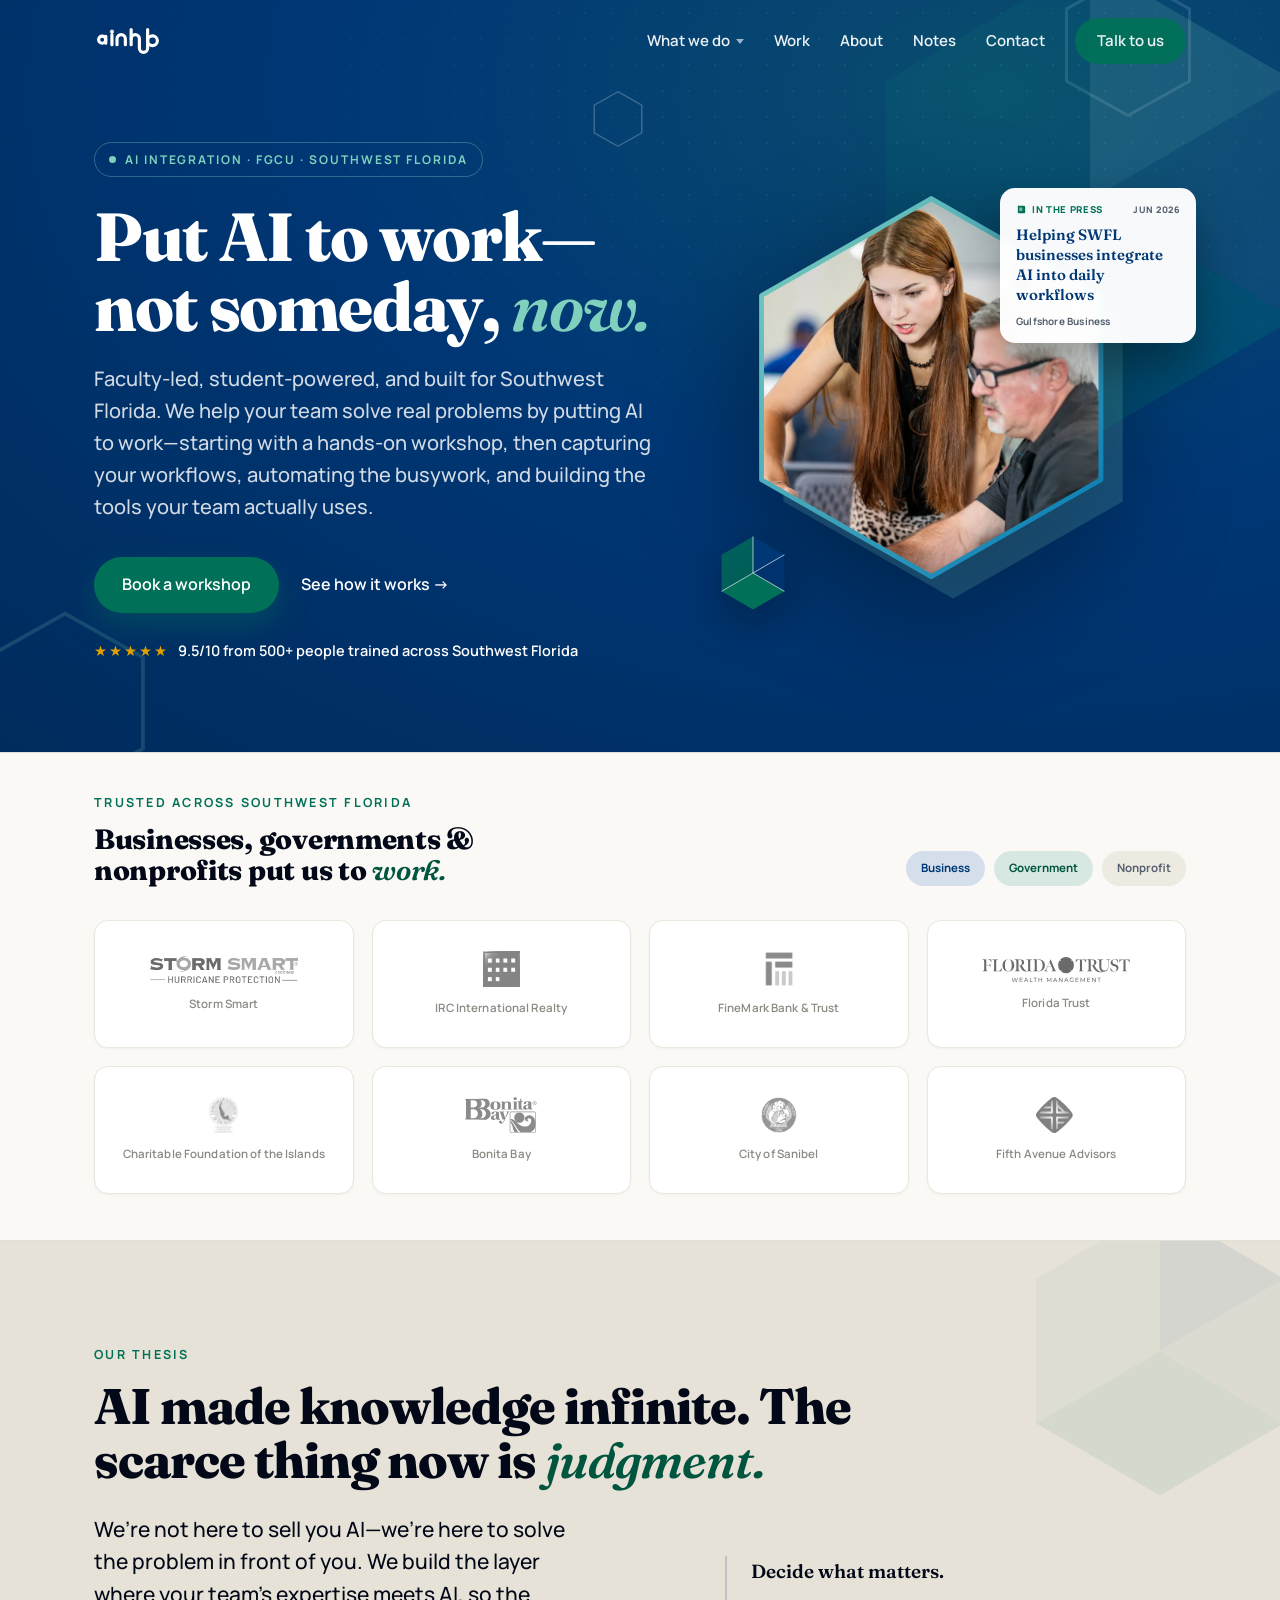
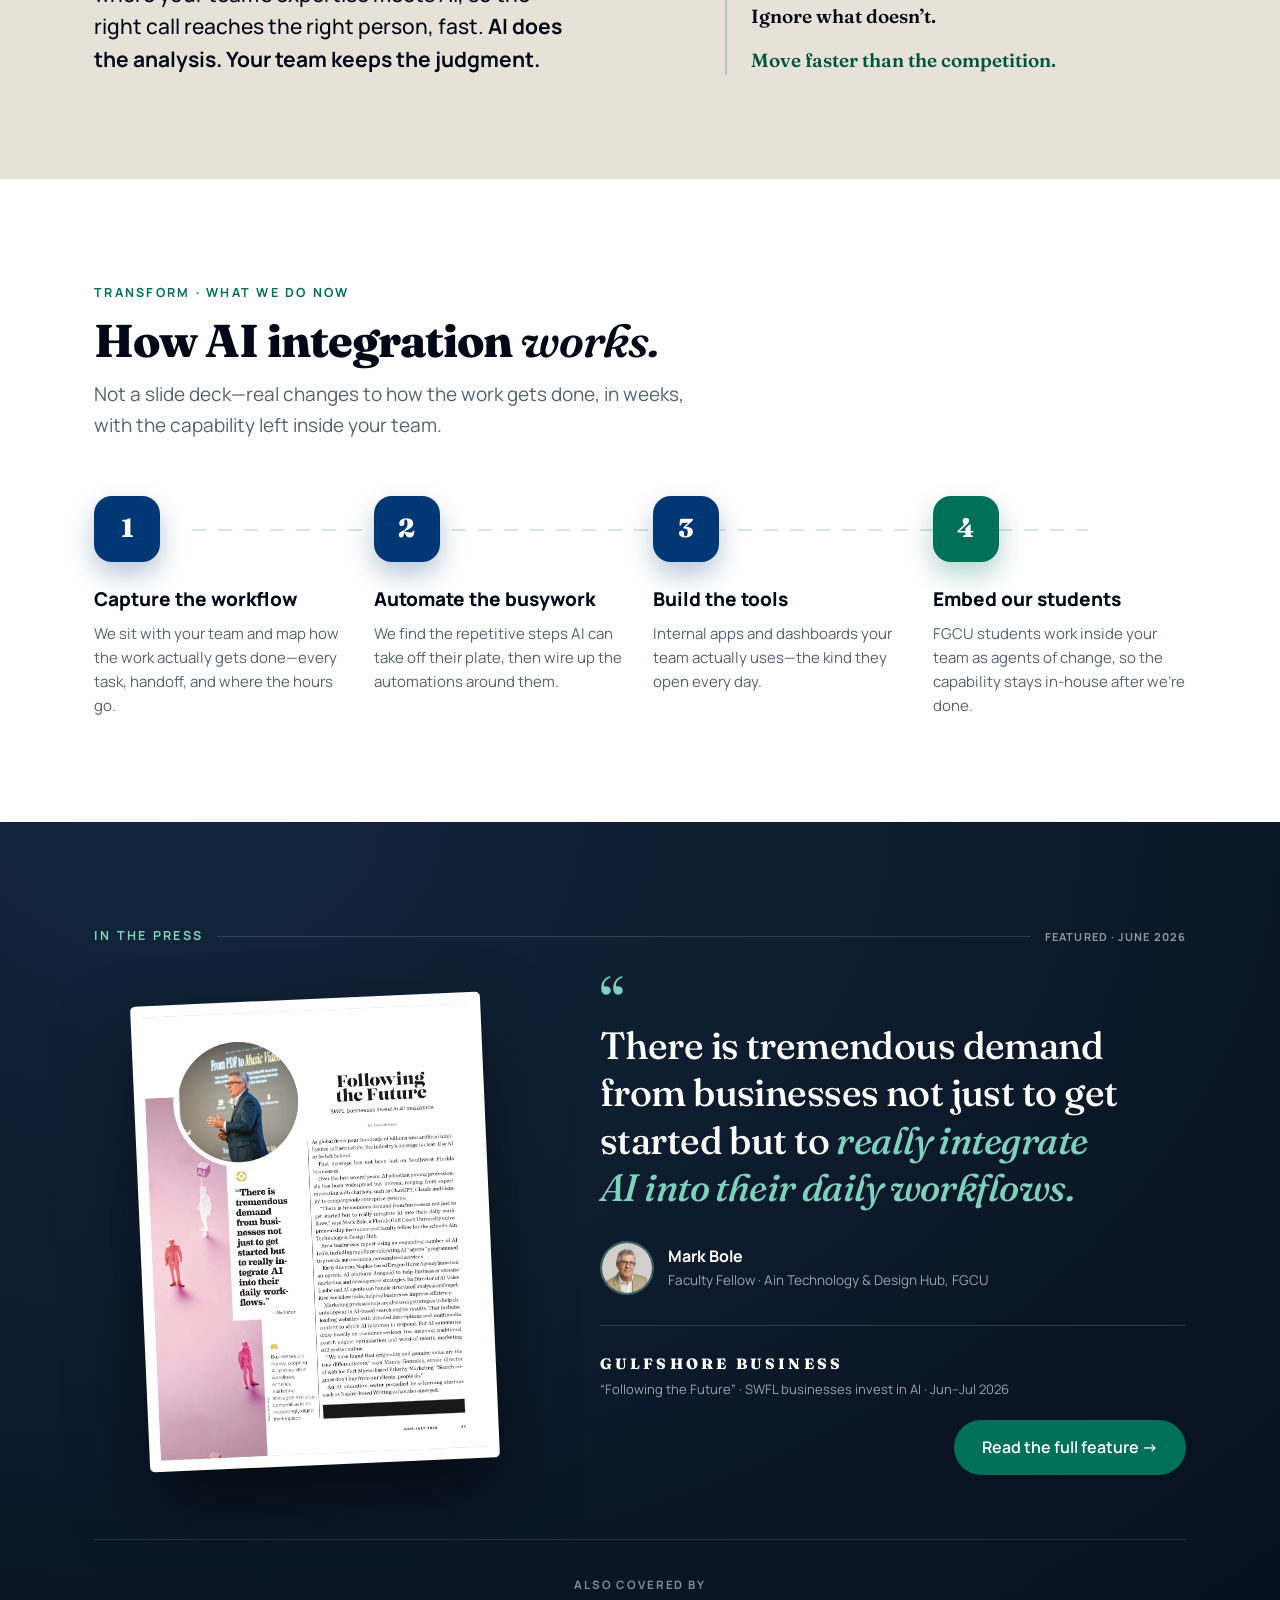
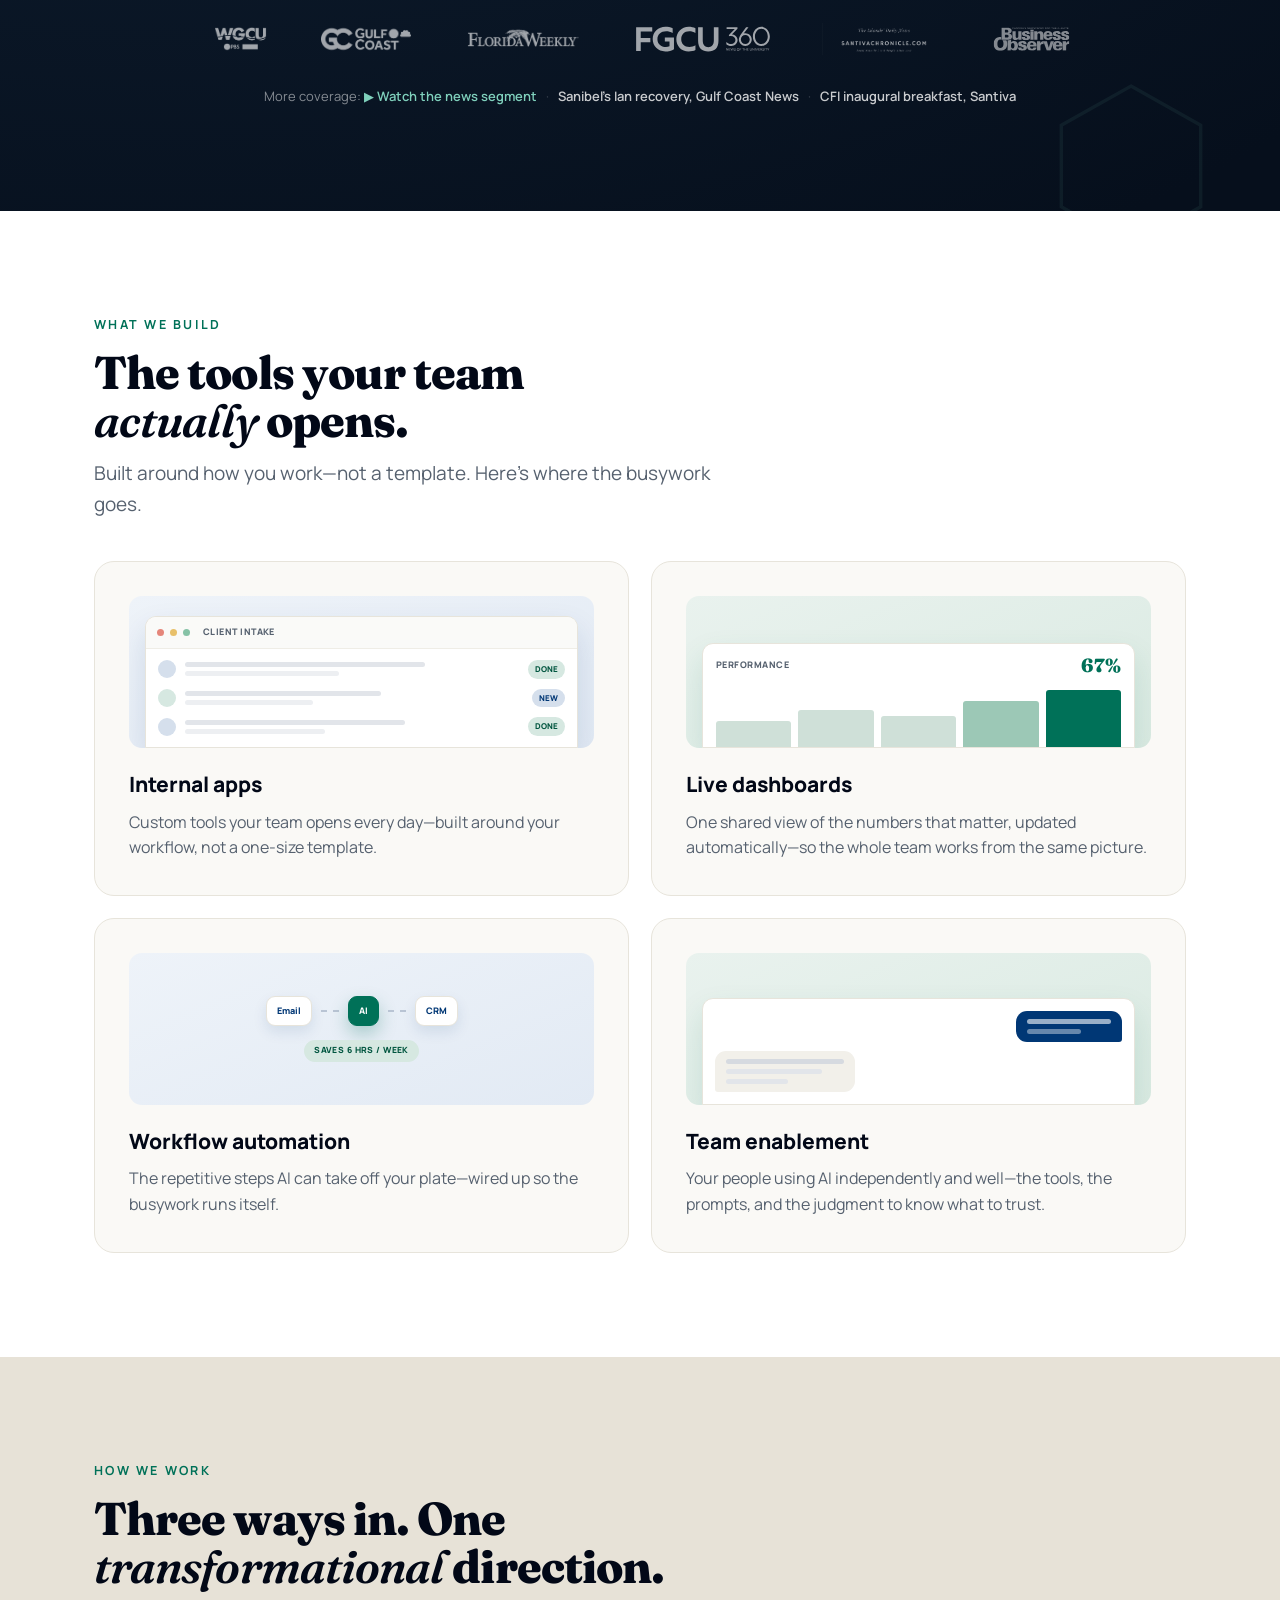
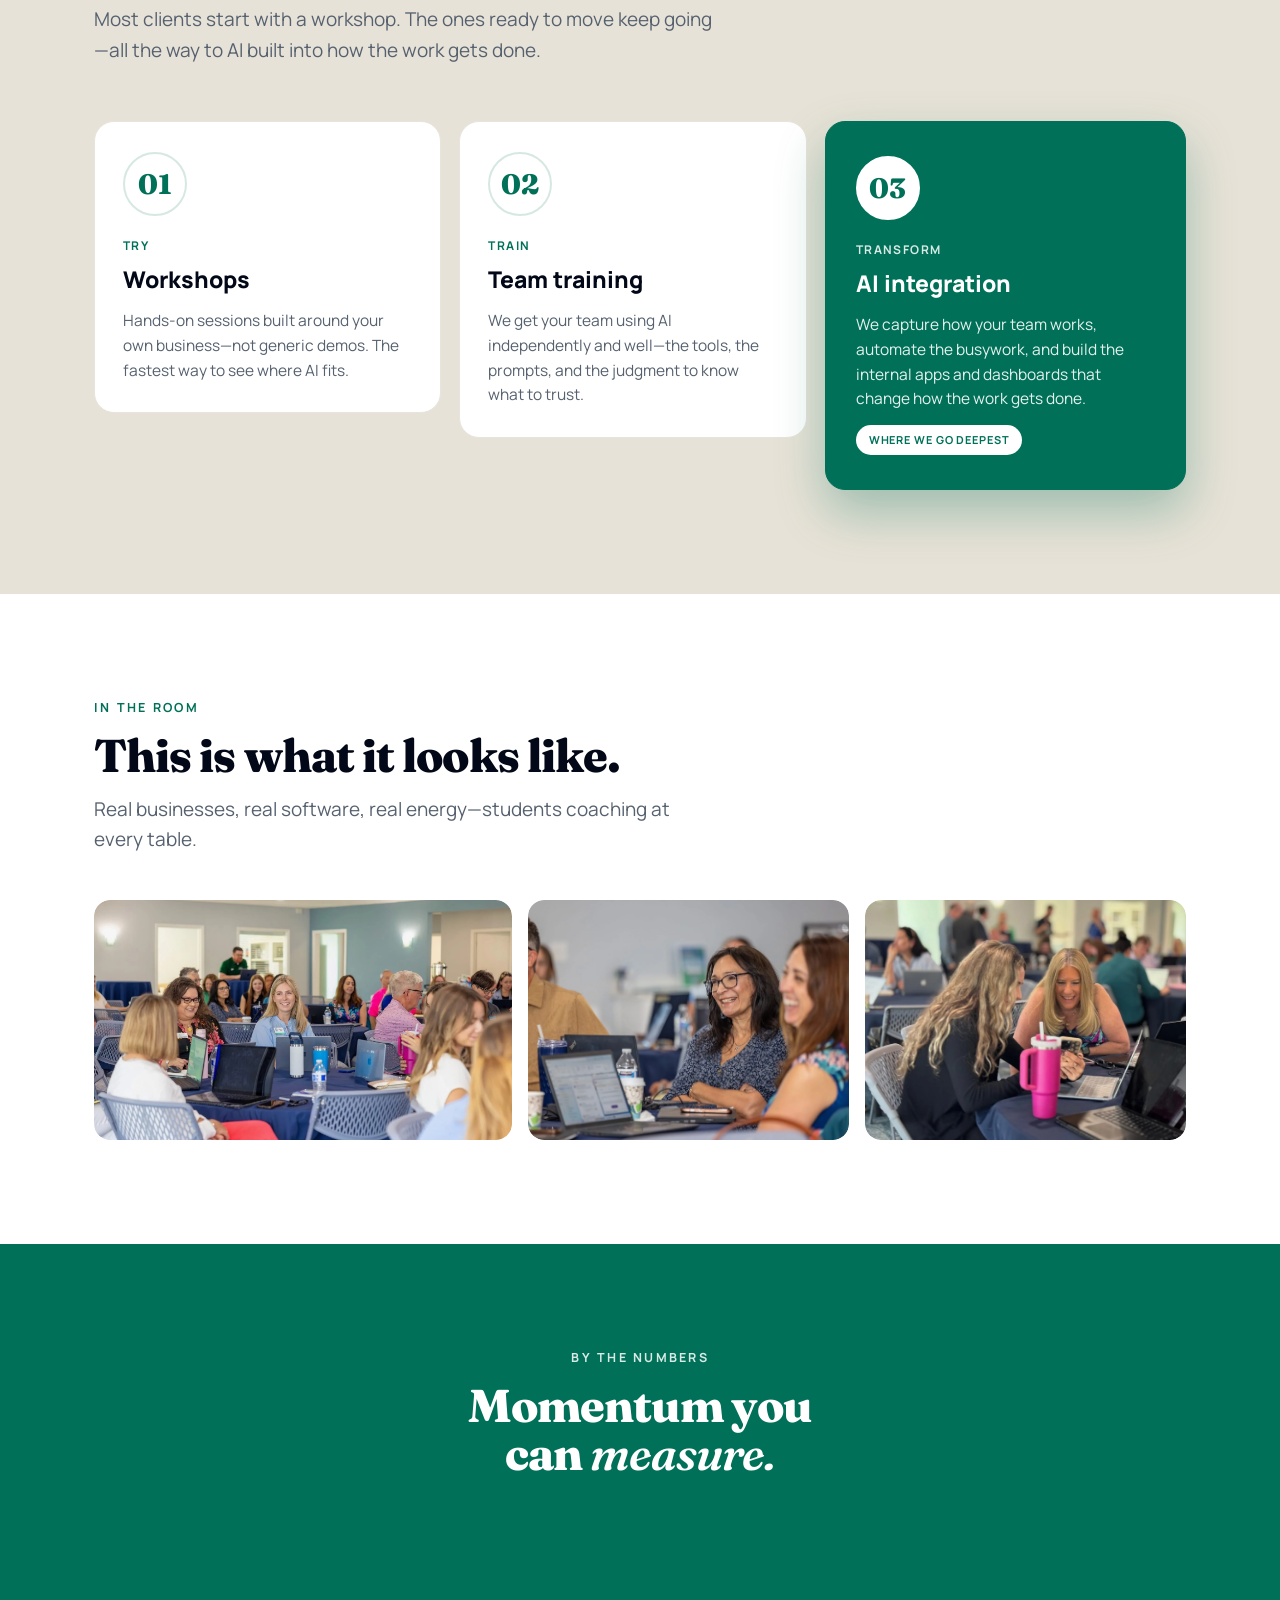
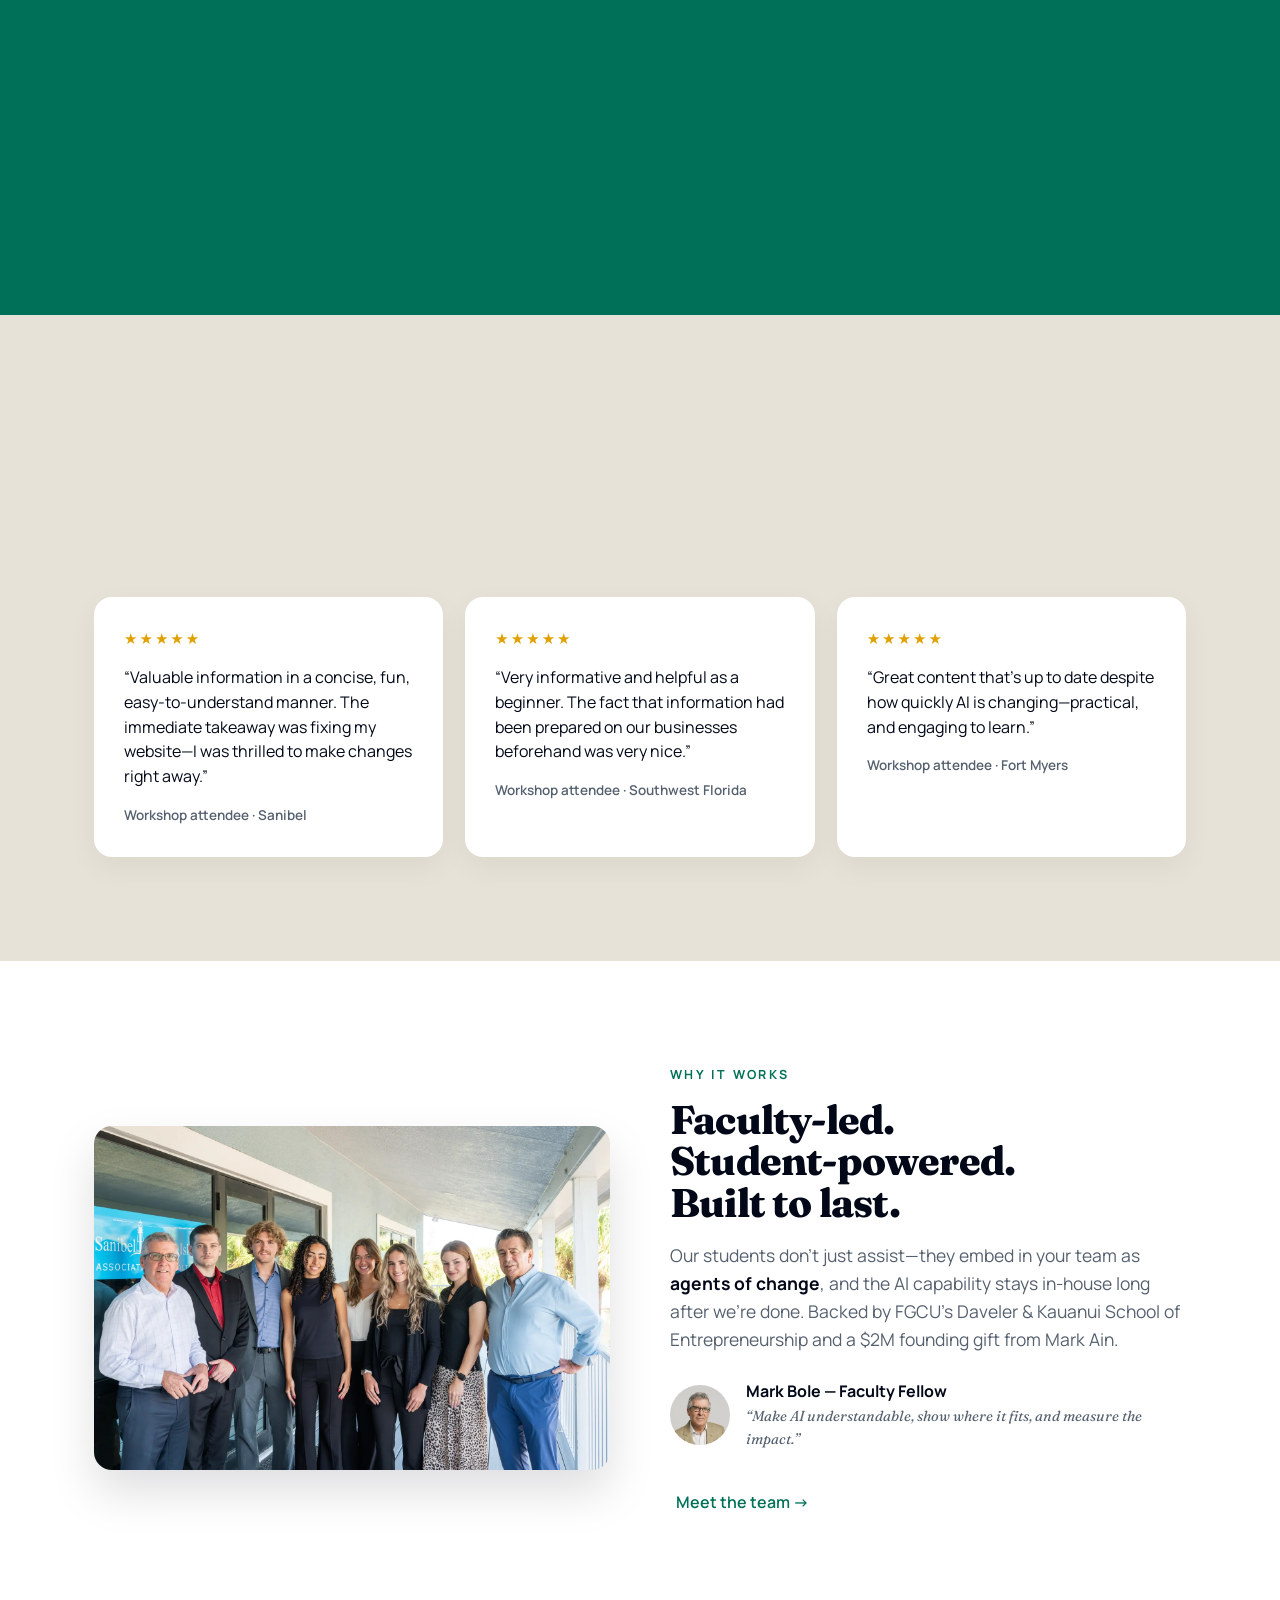
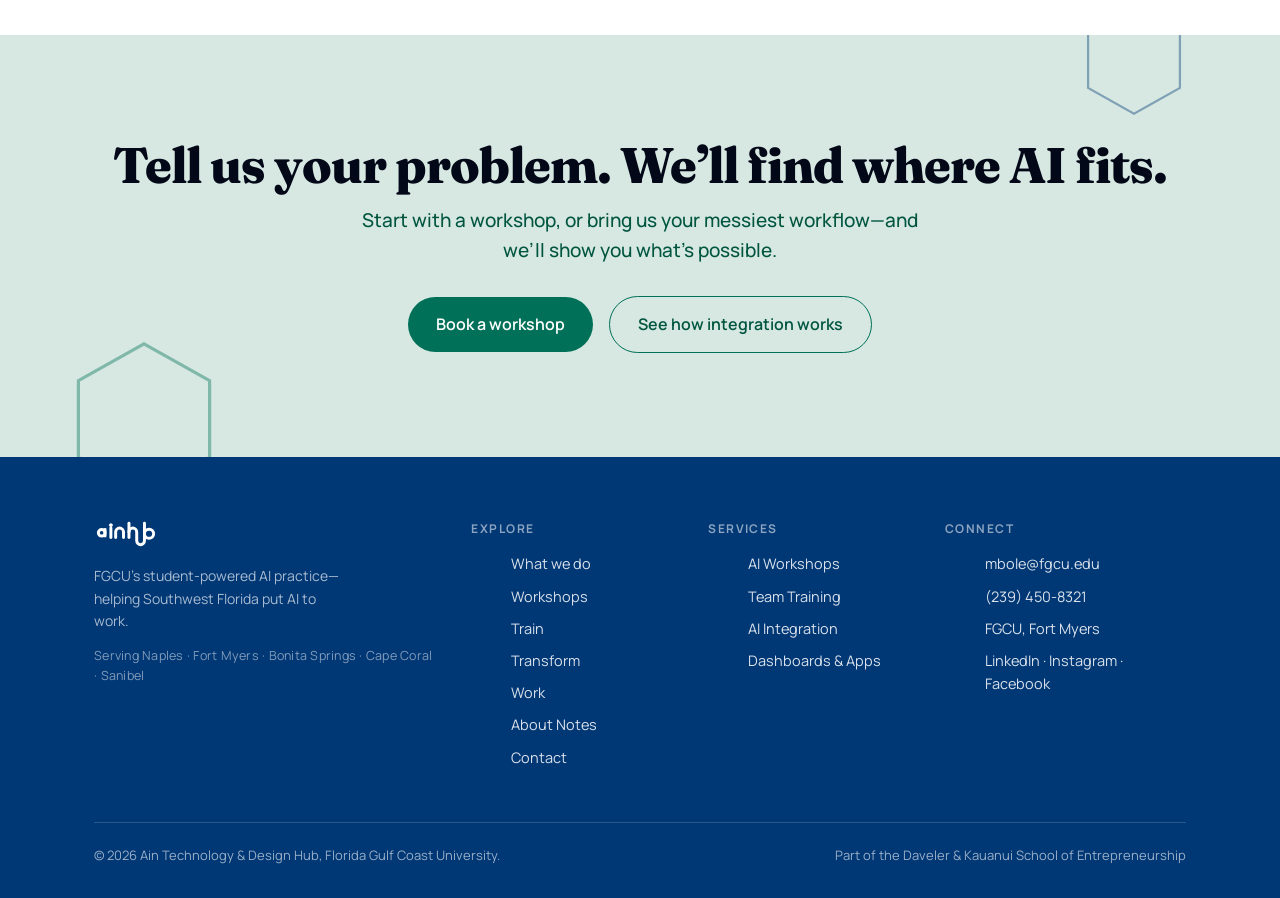
==== commit a8e14957: "Launch redesigned homepage + Notes/blog; anonymize case studies; add Notes nav - New index.html (red" ====
--- a/index.html
+++ b/index.html
@@ -29,6 +29,7 @@
     </div>
     <a href="./work.html">Work</a>
     <a href="./about.html">About</a>
+    <a href="./blog/index.html">Notes</a>
     <a href="./contact.html">Contact</a>
     <a class="pill sm" href="./contact.html">Talk to us</a>
   </div>
@@ -355,7 +356,8 @@
       <li><a href="./train.html">Train</a></li>
       <li><a href="./transform.html">Transform</a></li>
       <li><a href="./work.html">Work</a></li>
-      <li><a href="./about.html">About</a></li>
+      <li><a href="./about.html">About</a>
+    <a href="./blog/index.html">Notes</a></li>
       <li><a href="./contact.html">Contact</a></li>
     </ul></div>
     <div><h4>Services</h4><ul>
--- a/css/site.css
+++ b/css/site.css
@@ -634,6 +634,46 @@
 @media(max-width:880px){.logo-wall{grid-template-columns:repeat(2,1fr)}}
 
 /* ============================================================
+   Blog / Notes — index + article
+   ============================================================ */
+.post-list{max-width:840px;margin:0 auto;display:flex;flex-direction:column}
+.post-row{display:grid;grid-template-columns:150px 1fr;gap:30px;padding:36px 0;border-bottom:1px solid var(--hair);text-decoration:none;color:inherit;transition:.2s}
+.post-row:first-child{padding-top:0}
+.post-row:hover{transform:translateX(4px)}
+.post-row .pdate{font-size:13px;font-weight:700;letter-spacing:.04em;text-transform:uppercase;color:var(--green-d)}
+.post-row .pdate .by{display:block;color:var(--muted);font-weight:600;text-transform:none;letter-spacing:0;margin-top:6px;font-size:13px}
+.post-row h3{font-family:Fraunces,serif;font-weight:800;font-size:25px;line-height:1.15;letter-spacing:-.01em;margin:0 0 9px;color:var(--ink)}
+.post-row p{color:var(--muted);font-size:16px;line-height:1.55;margin:0}
+.post-row .more{display:inline-block;margin-top:12px;color:var(--green);font-weight:700;font-size:14.5px}
+@media(max-width:680px){.post-row{grid-template-columns:1fr;gap:10px}}
+
+.article{max-width:716px;margin:0 auto}
+.article .kicker{font-size:13px;font-weight:700;letter-spacing:.04em;text-transform:uppercase;color:var(--green-d);margin-bottom:18px;display:flex;gap:10px;flex-wrap:wrap;align-items:center}
+.article .kicker .dot{width:4px;height:4px;border-radius:50%;background:var(--border)}
+.article .kicker .by{color:var(--muted);text-transform:none;letter-spacing:0;font-weight:600}
+.article .prose-lg{font-size:18px;line-height:1.72;color:#2C3742}
+.article .prose-lg>p{margin:0 0 24px}
+.article .prose-lg>p:first-of-type{font-size:20px;line-height:1.6;color:var(--ink)}
+.article .prose-lg h2{font-family:Fraunces,serif;font-weight:800;font-size:28px;letter-spacing:-.01em;color:var(--ink);margin:42px 0 16px;line-height:1.2}
+.article .prose-lg h3{font-family:Manrope;font-weight:800;font-size:20px;color:var(--ink);margin:32px 0 10px}
+.article .prose-lg strong{color:var(--ink);font-weight:700}
+.article .prose-lg a{color:var(--green);font-weight:600}
+.article .prose-lg ul{margin:0 0 24px;padding-left:0;list-style:none}
+.article .prose-lg ul li{position:relative;padding-left:28px;margin-bottom:12px}
+.article .prose-lg ul li:before{content:"";position:absolute;left:4px;top:10px;width:8px;height:8px;border-radius:2px;background:var(--green);transform:rotate(45deg)}
+.article .prose-lg blockquote{margin:32px 0;padding:4px 0 4px 24px;border-left:3px solid var(--green);font-family:Fraunces,serif;font-style:italic;font-size:23px;line-height:1.4;color:var(--ink)}
+.article .pull-note{background:var(--green-s);border-radius:16px;padding:24px 26px;margin:32px 0;font-size:16px;line-height:1.55;color:var(--ink)}
+.article-foot{max-width:716px;margin:48px auto 0;padding-top:30px;border-top:1px solid var(--hair);display:flex;justify-content:space-between;gap:18px;flex-wrap:wrap;align-items:center}
+.article-foot .back{color:var(--green);font-weight:700;text-decoration:none}
+.article .prose-lg .aside{font-style:italic;color:var(--ink);background:var(--warm);border-left:3px solid var(--green);padding:18px 22px;border-radius:0 12px 12px 0;margin:28px 0;font-size:17.5px;line-height:1.55}
+.article .prose-lg table{width:100%;border-collapse:collapse;margin:28px 0;font-size:15px}
+.article .prose-lg table caption{caption-side:bottom;font-size:13px;color:var(--muted);font-style:italic;margin-top:10px;text-align:left}
+.article .prose-lg th{text-align:left;font-weight:800;font-size:12px;letter-spacing:.04em;text-transform:uppercase;color:var(--green-d);background:var(--green-s);padding:12px 14px;border-bottom:2px solid #cfe0d8}
+.article .prose-lg td{padding:13px 14px;border-bottom:1px solid var(--hair);vertical-align:top;line-height:1.45;color:#2C3742}
+.article .prose-lg tr:last-child td{border-bottom:none}
+.article .prose-lg .src{font-size:13px;color:var(--muted);font-style:italic;margin-top:-14px}
+
+/* ============================================================
    Global: the nav overlays ANY dark hero — white wordmark + white
    links at the top, flipping to the paper bar + dark links + color
    wordmark once scrolled. Unifies the homepage and every inner page.
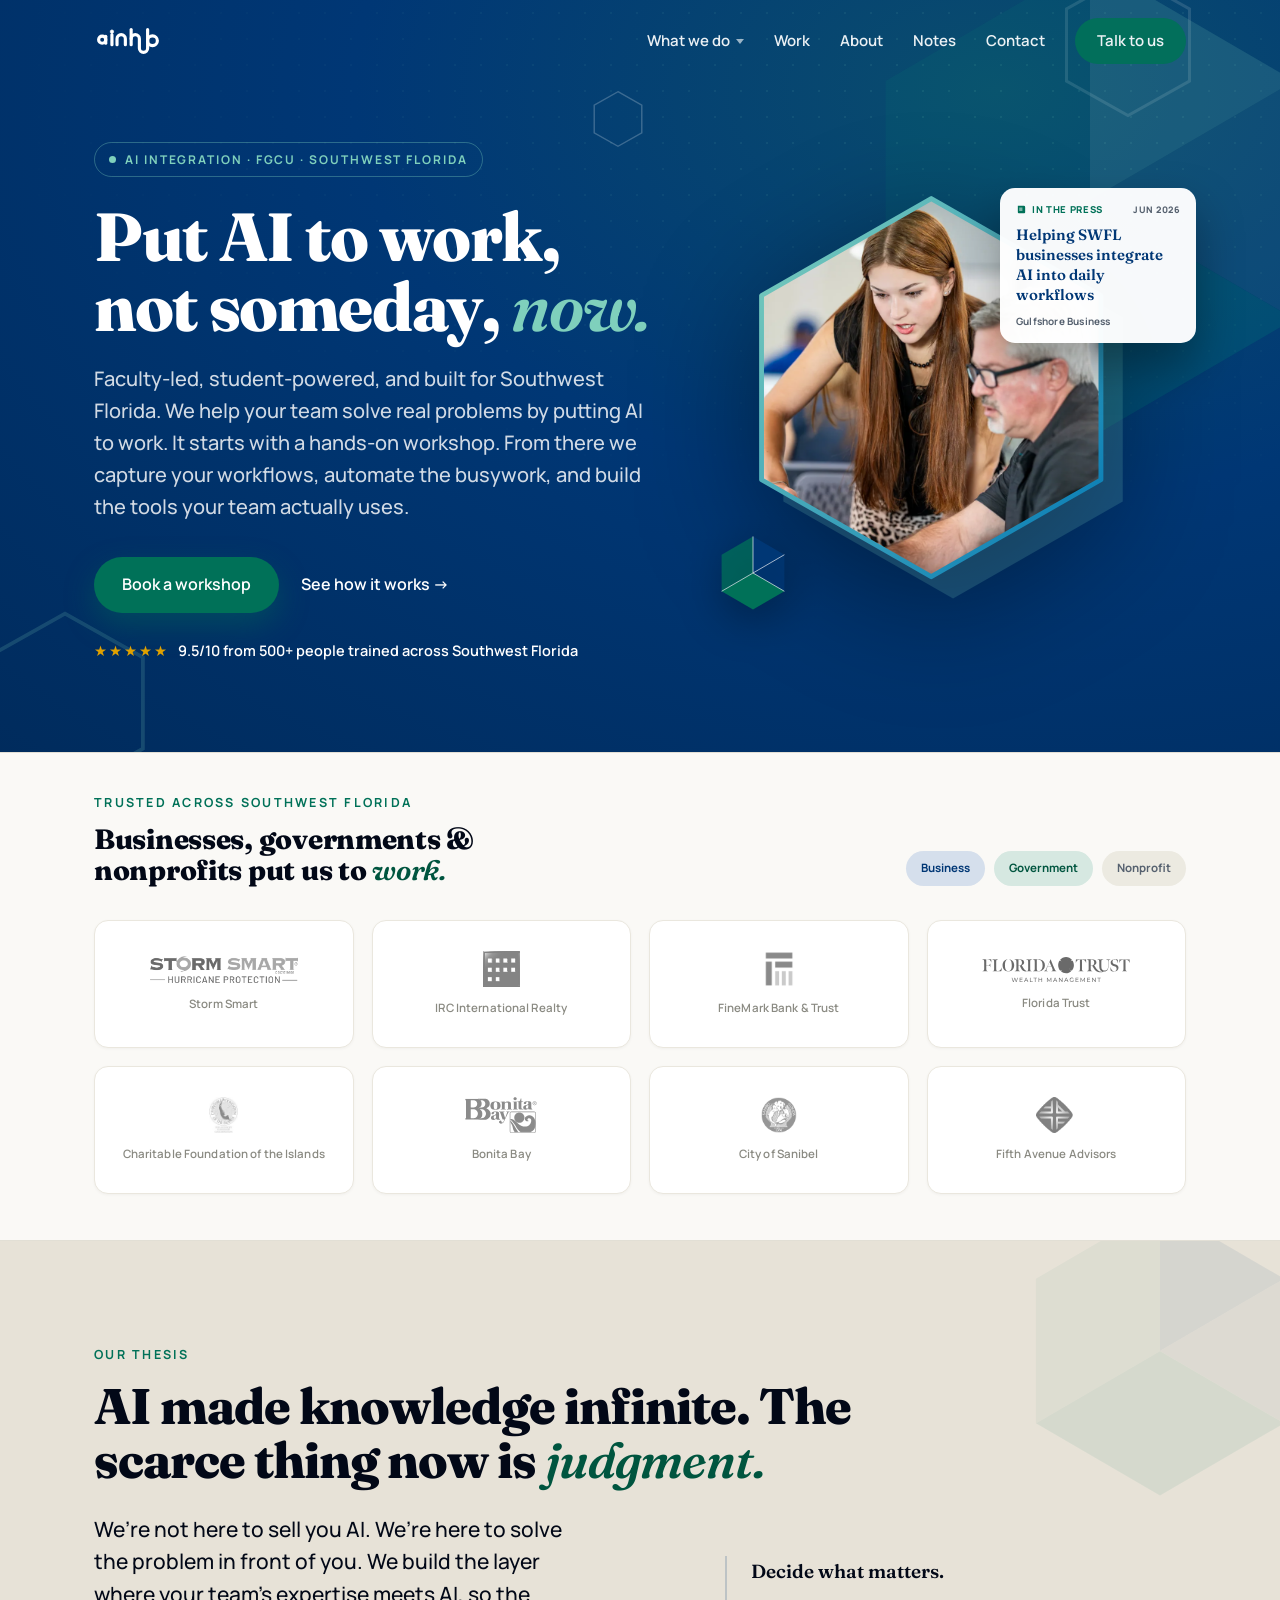
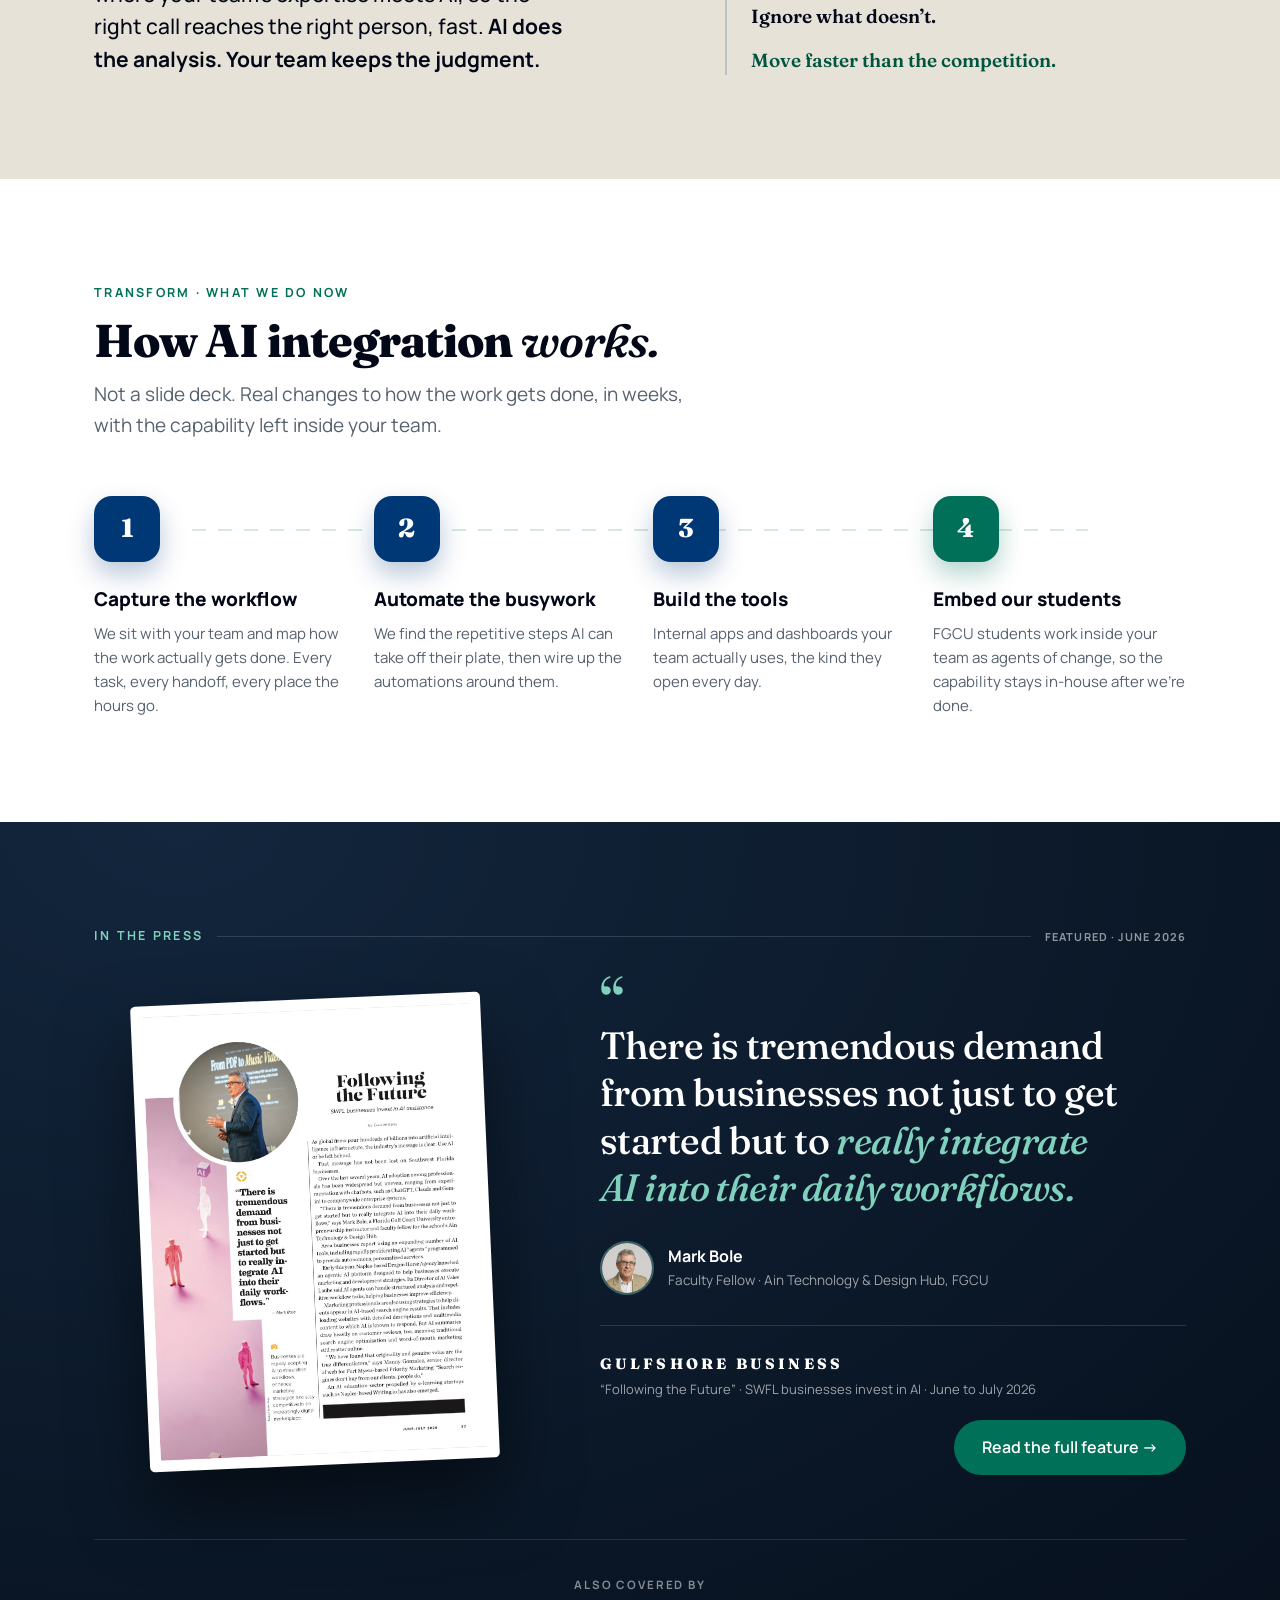
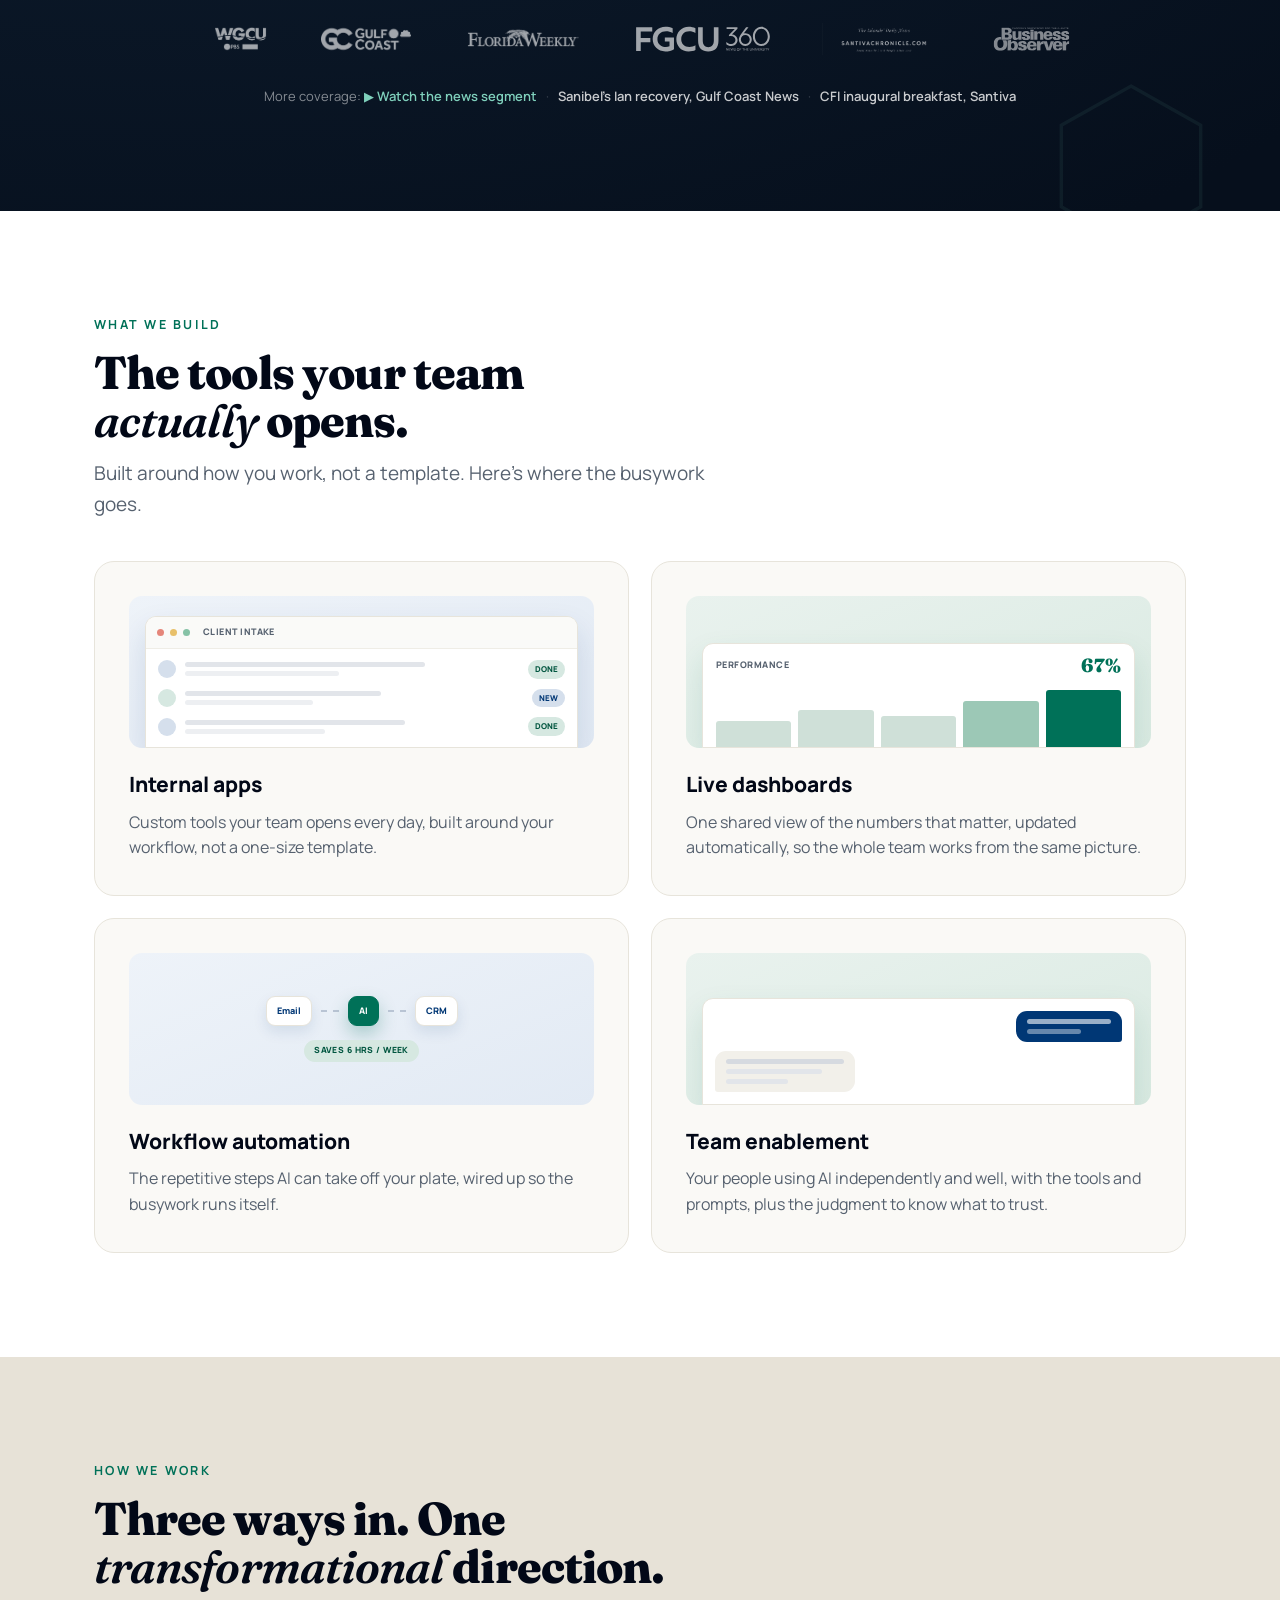
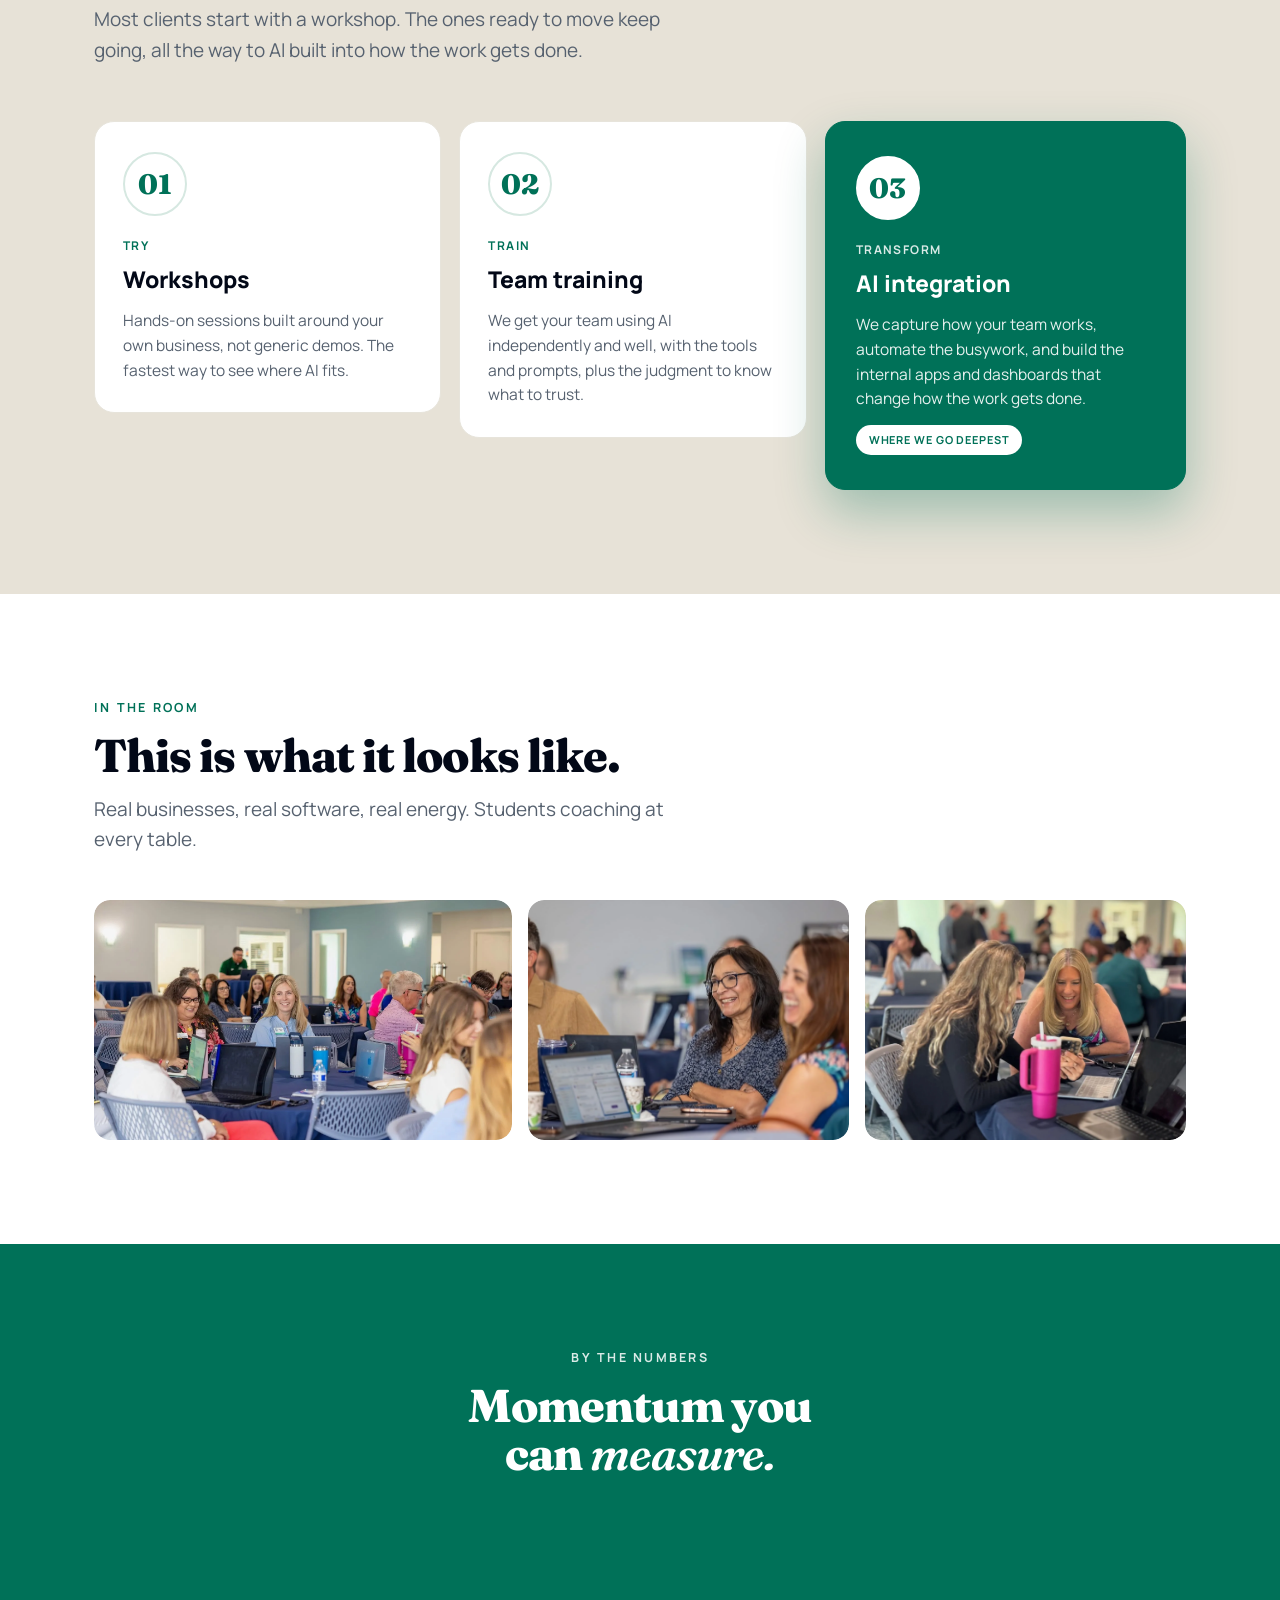
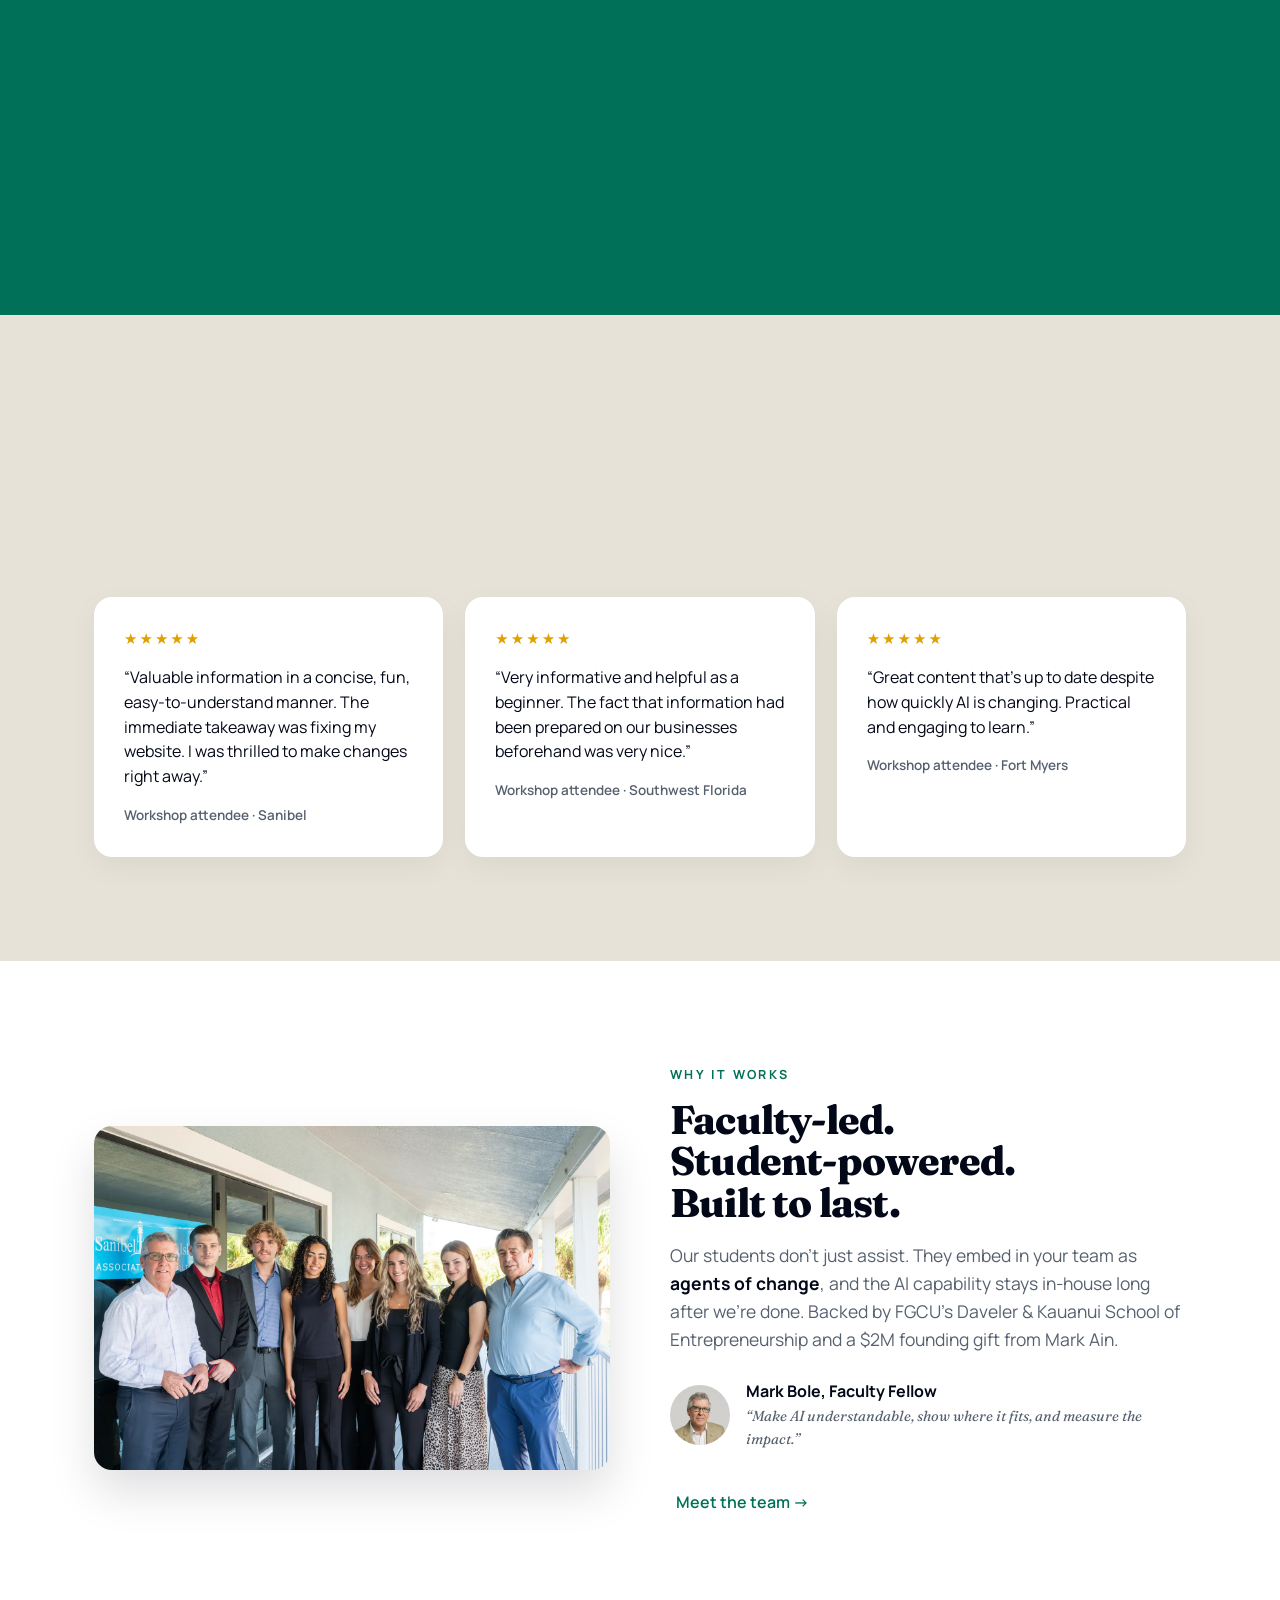
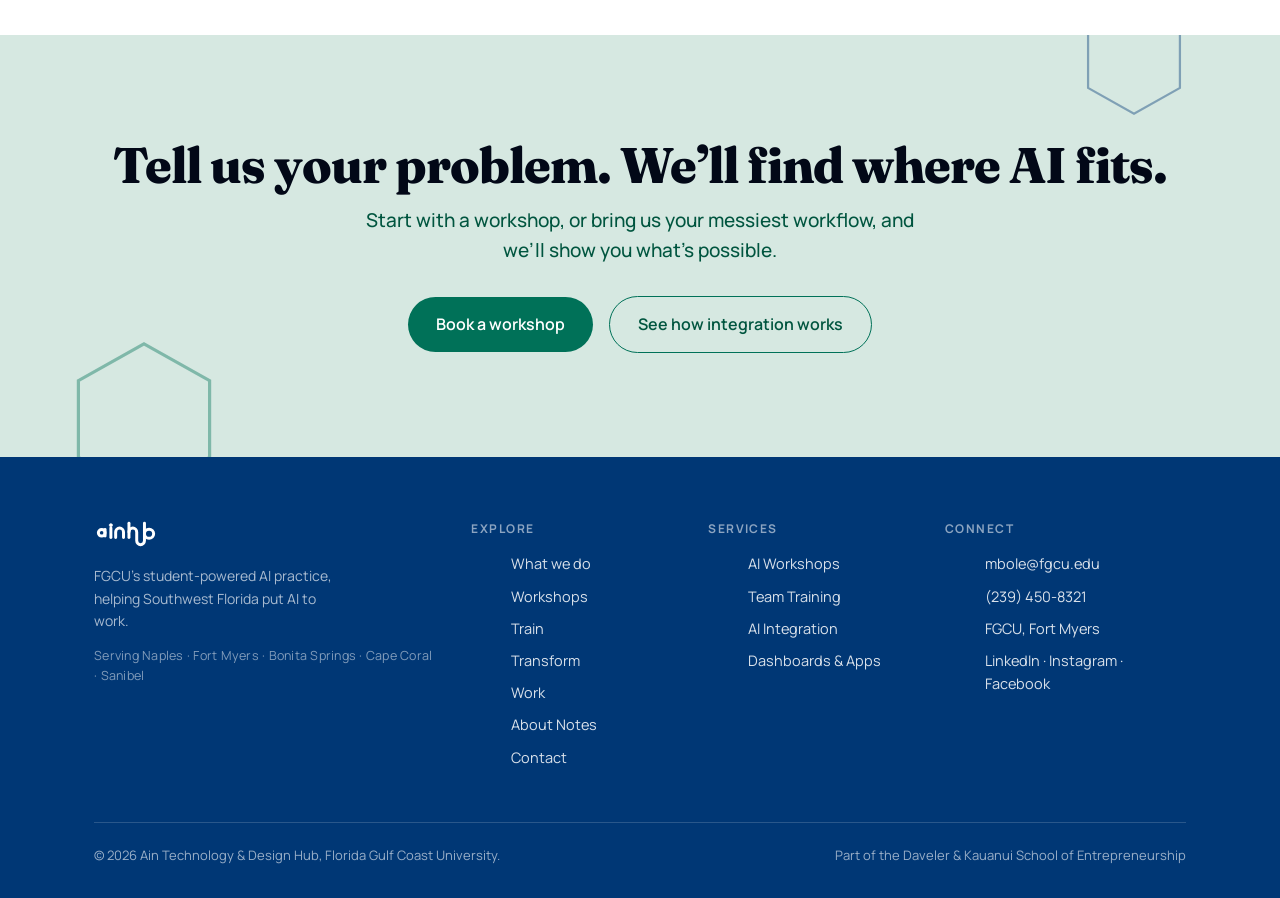
==== commit 78ceb044: "Edit copy to read less like AI: remove em-dashes, soften rule-of-three Punctuation and cadence only." ====
--- a/index.html
+++ b/index.html
@@ -2,7 +2,7 @@
 <title>The Ain Hub — Put AI to work, not someday, now.</title>
 <meta name="description" content="Faculty-led, student-powered AI integration for Southwest Florida. Start with a hands-on workshop, then let us capture your workflows, automate the busywork, and build the internal tools your team actually uses.">
 <meta property="og:title" content="The Ain Hub — Put AI to work, now.">
-<meta property="og:description" content="AI integration for Southwest Florida — workshops, training, and the internal apps and dashboards that change how the work gets done.">
+<meta property="og:description" content="AI integration for Southwest Florida: workshops, training, and the internal apps and dashboards that change how the work gets done.">
 <meta property="og:type" content="website">
 <meta property="og:image" content="https://ainhub-staging.vercel.app/img/og.png">
 <meta name="twitter:card" content="summary_large_image">
@@ -45,8 +45,8 @@
   <div class="wrap"><div class="ph-grid">
     <div>
       <div class="eyebrow reveal">AI Integration · FGCU · Southwest Florida</div>
-      <h1 class="reveal d1">Put AI to work&mdash;not someday, <span class="ac">now.</span></h1>
-      <p class="lead reveal d2">Faculty&#8209;led, student&#8209;powered, and built for Southwest Florida. We help your team solve real problems by putting AI to work&mdash;starting with a hands&#8209;on workshop, then capturing your workflows, automating the busywork, and building the tools your team actually uses.</p>
+      <h1 class="reveal d1">Put AI to work, not someday, <span class="ac">now.</span></h1>
+      <p class="lead reveal d2">Faculty&#8209;led, student&#8209;powered, and built for Southwest Florida. We help your team solve real problems by putting AI to work. It starts with a hands&#8209;on workshop. From there we capture your workflows, automate the busywork, and build the tools your team actually uses.</p>
       <div class="cta reveal d3">
         <a class="pill" href="./contact.html">Book a workshop</a>
         <a class="ghost lt" href="./what-we-do.html">See how it works &rarr;</a>
@@ -108,7 +108,7 @@
     <div class="eyebrow reveal">Our thesis</div>
     <h2 class="reveal d1" style="font-size:50px;max-width:15.5em;margin:14px 0 26px;line-height:1.08">AI made knowledge infinite. The scarce thing now is <span style="font-style:italic;font-weight:600;color:var(--green-d)">judgment.</span></h2>
     <div style="display:grid;grid-template-columns:1.25fr 1fr;gap:54px;align-items:end">
-      <p class="reveal d2" style="font-size:21px;line-height:1.55;color:var(--ink);font-weight:500;max-width:23em;margin:0">We&rsquo;re not here to sell you AI&mdash;we&rsquo;re here to solve the problem in front of you. We build the layer where your team&rsquo;s expertise meets AI, so the right call reaches the right person, fast. <strong>AI does the analysis. Your team keeps the judgment.</strong></p>
+      <p class="reveal d2" style="font-size:21px;line-height:1.55;color:var(--ink);font-weight:500;max-width:23em;margin:0">We&rsquo;re not here to sell you AI. We&rsquo;re here to solve the problem in front of you. We build the layer where your team&rsquo;s expertise meets AI, so the right call reaches the right person, fast. <strong>AI does the analysis. Your team keeps the judgment.</strong></p>
       <div class="reveal d3" style="display:flex;flex-direction:column;gap:14px;border-left:2px solid rgba(0,55,117,.18);padding-left:24px">
         <div style="font-family:Fraunces,serif;font-weight:600;font-size:19px;color:var(--ink)">Decide what matters.</div>
         <div style="font-family:Fraunces,serif;font-weight:600;font-size:19px;color:var(--ink)">Ignore what doesn&rsquo;t.</div>
@@ -124,12 +124,12 @@
     <div class="head reveal">
       <div class="eyebrow">Transform · what we do now</div>
       <h2>How AI integration <span style="font-style:italic;font-weight:600">works.</span></h2>
-      <p>Not a slide deck&mdash;real changes to how the work gets done, in weeks, with the capability left inside your team.</p>
+      <p>Not a slide deck. Real changes to how the work gets done, in weeks, with the capability left inside your team.</p>
     </div>
     <div class="method">
-      <div class="mstep reveal"><div class="mn">1</div><h3>Capture the workflow</h3><p>We sit with your team and map how the work actually gets done&mdash;every task, handoff, and where the hours go.</p></div>
+      <div class="mstep reveal"><div class="mn">1</div><h3>Capture the workflow</h3><p>We sit with your team and map how the work actually gets done. Every task, every handoff, every place the hours go.</p></div>
       <div class="mstep reveal d1"><div class="mn">2</div><h3>Automate the busywork</h3><p>We find the repetitive steps AI can take off their plate, then wire up the automations around them.</p></div>
-      <div class="mstep reveal d2"><div class="mn">3</div><h3>Build the tools</h3><p>Internal apps and dashboards your team actually uses&mdash;the kind they open every day.</p></div>
+      <div class="mstep reveal d2"><div class="mn">3</div><h3>Build the tools</h3><p>Internal apps and dashboards your team actually uses, the kind they open every day.</p></div>
       <div class="mstep reveal d3"><div class="mn">4</div><h3>Embed our students</h3><p>FGCU students work inside your team as agents of change, so the capability stays in&#8209;house after we&rsquo;re done.</p></div>
     </div>
   </div>
@@ -149,7 +149,7 @@
         <div style="position:absolute;width:80%;height:80%;border-radius:50%;background:radial-gradient(circle,rgba(127,208,188,.28),transparent 70%);filter:blur(24px);top:10%"></div>
         <a href="https://www.gulfshorebusiness.com/inside-the-magazine/southwest-florida-businesses-expand-use-of-ai-tools-in-2025/article_3cd97e5a-1e93-4f6f-b289-7c87515041b4.html" target="_blank" rel="noopener" class="tear" style="display:block;position:relative;text-decoration:none">
           <div class="tear-card" style="background:#fff;padding:11px;border-radius:5px;box-shadow:0 36px 72px rgba(0,0,0,.5);transform:rotate(-2.5deg);transition:transform .45s cubic-bezier(.2,.7,.3,1);max-width:350px">
-            <img src="./img/press-following-the-future.jpg" alt="The Ain Hub featured in Gulfshore Business — &lsquo;Following the Future&rsquo;" style="width:100%;display:block;border-radius:2px">
+            <img src="./img/press-following-the-future.jpg" alt="The Ain Hub featured in Gulfshore Business, &lsquo;Following the Future&rsquo;" style="width:100%;display:block;border-radius:2px">
           </div>
         </a>
       </div>
@@ -163,7 +163,7 @@
         <div style="display:flex;align-items:center;gap:20px;flex-wrap:wrap;padding-top:26px;border-top:1px solid rgba(255,255,255,.14)">
           <div>
             <div style="font-family:Fraunces,serif;font-weight:800;font-size:15px;letter-spacing:.22em;text-transform:uppercase;color:#fff">Gulfshore Business</div>
-            <div style="font-size:13px;color:rgba(255,255,255,.6);margin-top:3px">&ldquo;Following the Future&rdquo; · SWFL businesses invest in AI · Jun&ndash;Jul 2026</div>
+            <div style="font-size:13px;color:rgba(255,255,255,.6);margin-top:3px">&ldquo;Following the Future&rdquo; · SWFL businesses invest in AI · June to July 2026</div>
           </div>
           <a href="https://www.gulfshorebusiness.com/inside-the-magazine/southwest-florida-businesses-expand-use-of-ai-tools-in-2025/article_3cd97e5a-1e93-4f6f-b289-7c87515041b4.html" target="_blank" rel="noopener" class="pill" style="margin-left:auto">Read the full feature &rarr;</a>
         </div>
@@ -197,7 +197,7 @@
     <div class="head reveal">
       <div class="eyebrow">What we build</div>
       <h2>The tools your team <span style="font-style:italic;font-weight:600">actually</span> opens.</h2>
-      <p>Built around how you work&mdash;not a template. Here&rsquo;s where the busywork goes.</p>
+      <p>Built around how you work, not a template. Here&rsquo;s where the busywork goes.</p>
     </div>
     <div class="grid2" style="margin-top:42px">
       <div class="buildcard reveal">
@@ -210,7 +210,7 @@
           </div>
         </div></div>
         <h3>Internal apps</h3>
-        <p>Custom tools your team opens every day&mdash;built around your workflow, not a one&#8209;size template.</p>
+        <p>Custom tools your team opens every day, built around your workflow, not a one&#8209;size template.</p>
       </div>
       <div class="buildcard reveal d1">
         <div class="mock green"><div class="win pad">
@@ -218,7 +218,7 @@
           <div class="chart"><i style="height:42%"></i><i style="height:60%"></i><i style="height:50%"></i><i class="mid" style="height:74%"></i><i class="hot" style="height:92%"></i></div>
         </div></div>
         <h3>Live dashboards</h3>
-        <p>One shared view of the numbers that matter, updated automatically&mdash;so the whole team works from the same picture.</p>
+        <p>One shared view of the numbers that matter, updated automatically, so the whole team works from the same picture.</p>
       </div>
       <div class="buildcard reveal">
         <div class="mock blue center"><div class="flow">
@@ -226,7 +226,7 @@
           <span class="saved">SAVES 6 HRS / WEEK</span>
         </div></div>
         <h3>Workflow automation</h3>
-        <p>The repetitive steps AI can take off your plate&mdash;wired up so the busywork runs itself.</p>
+        <p>The repetitive steps AI can take off your plate, wired up so the busywork runs itself.</p>
       </div>
       <div class="buildcard reveal d1">
         <div class="mock green"><div class="win chat">
@@ -234,7 +234,7 @@
           <div class="msg them"><i style="width:118px"></i><i class="s" style="width:96px"></i><i class="s" style="width:62px"></i></div>
         </div></div>
         <h3>Team enablement</h3>
-        <p>Your people using AI independently and well&mdash;the tools, the prompts, and the judgment to know what to trust.</p>
+        <p>Your people using AI independently and well, with the tools and prompts, plus the judgment to know what to trust.</p>
       </div>
     </div>
   </div>
@@ -246,11 +246,11 @@
     <div class="head reveal">
       <div class="eyebrow">How we work</div>
       <h2>Three ways in. One <span style="font-style:italic;font-weight:600">transformational</span> direction.</h2>
-      <p>Most clients start with a workshop. The ones ready to move keep going&mdash;all the way to AI built into how the work gets done.</p>
+      <p>Most clients start with a workshop. The ones ready to move keep going, all the way to AI built into how the work gets done.</p>
     </div>
     <div class="steps">
-      <a class="step reveal" href="./workshops.html"><div class="num">01</div><div class="lab">Try</div><h3>Workshops</h3><p>Hands&#8209;on sessions built around your own business&mdash;not generic demos. The fastest way to see where AI fits.</p></a>
-      <a class="step reveal d1" href="./train.html"><div class="num">02</div><div class="lab">Train</div><h3>Team training</h3><p>We get your team using AI independently and well&mdash;the tools, the prompts, and the judgment to know what to trust.</p></a>
+      <a class="step reveal" href="./workshops.html"><div class="num">01</div><div class="lab">Try</div><h3>Workshops</h3><p>Hands&#8209;on sessions built around your own business, not generic demos. The fastest way to see where AI fits.</p></a>
+      <a class="step reveal d1" href="./train.html"><div class="num">02</div><div class="lab">Train</div><h3>Team training</h3><p>We get your team using AI independently and well, with the tools and prompts, plus the judgment to know what to trust.</p></a>
       <a class="step hot reveal d2" href="./transform.html"><div class="num">03</div><div class="lab">Transform</div><h3>AI integration</h3><p>We capture how your team works, automate the busywork, and build the internal apps and dashboards that change how the work gets done.</p><span class="tag">Where we go deepest</span></a>
     </div>
   </div>
@@ -262,7 +262,7 @@
     <div class="head reveal">
       <div class="eyebrow">In the room</div>
       <h2>This is what it looks like.</h2>
-      <p>Real businesses, real software, real energy&mdash;students coaching at every table.</p>
+      <p>Real businesses, real software, real energy. Students coaching at every table.</p>
     </div>
     <div class="room">
       <div class="ph reveal"><img src="./img/workshop-full-room.webp" alt="A full-room Ain Hub workshop"></div>
@@ -290,7 +290,7 @@
       <div class="gbars">
         <span class="b" style="height:16%"></span><span class="b" style="height:33%"></span><span class="b" style="height:54%"></span><span class="b" style="height:76%"></span><span class="b last" style="height:100%"></span>
       </div>
-      <div class="growth-cap">From <b>8 attendees</b> in a room with no projector to a <b>185&#8209;person</b> seminar&mdash;in six months.</div>
+      <div class="growth-cap">From <b>8 attendees</b> in a room with no projector to a <b>185&#8209;person</b> seminar, in six months.</div>
     </div>
     <div class="press reveal d1" style="margin-top:46px">
       <span class="pl">Two years in. Just getting started.</span>
@@ -307,9 +307,9 @@
       <h2>Real businesses. Real takeaways.</h2>
     </div>
     <div class="tgrid">
-      <div class="tcard reveal"><div class="stars">★★★★★</div><p>&ldquo;Valuable information in a concise, fun, easy&#8209;to&#8209;understand manner. The immediate takeaway was fixing my website&mdash;I was thrilled to make changes right away.&rdquo;</p><div class="who">Workshop attendee · Sanibel</div></div>
+      <div class="tcard reveal"><div class="stars">★★★★★</div><p>&ldquo;Valuable information in a concise, fun, easy&#8209;to&#8209;understand manner. The immediate takeaway was fixing my website. I was thrilled to make changes right away.&rdquo;</p><div class="who">Workshop attendee · Sanibel</div></div>
       <div class="tcard reveal d1"><div class="stars">★★★★★</div><p>&ldquo;Very informative and helpful as a beginner. The fact that information had been prepared on our businesses beforehand was very nice.&rdquo;</p><div class="who">Workshop attendee · Southwest Florida</div></div>
-      <div class="tcard reveal d2"><div class="stars">★★★★★</div><p>&ldquo;Great content that&rsquo;s up to date despite how quickly AI is changing&mdash;practical, and engaging to learn.&rdquo;</p><div class="who">Workshop attendee · Fort Myers</div></div>
+      <div class="tcard reveal d2"><div class="stars">★★★★★</div><p>&ldquo;Great content that&rsquo;s up to date despite how quickly AI is changing. Practical and engaging to learn.&rdquo;</p><div class="who">Workshop attendee · Fort Myers</div></div>
     </div>
   </div>
 </section>
@@ -321,10 +321,10 @@
     <div class="reveal d1">
       <div class="eyebrow">Why it works</div>
       <h2>Faculty&#8209;led. Student&#8209;powered. Built to last.</h2>
-      <div class="prose"><p>Our students don&rsquo;t just assist&mdash;they embed in your team as <strong>agents of change</strong>, and the AI capability stays in&#8209;house long after we&rsquo;re done. Backed by FGCU&rsquo;s Daveler &amp; Kauanui School of Entrepreneurship and a $2M founding gift from Mark Ain.</p></div>
+      <div class="prose"><p>Our students don&rsquo;t just assist. They embed in your team as <strong>agents of change</strong>, and the AI capability stays in&#8209;house long after we&rsquo;re done. Backed by FGCU&rsquo;s Daveler &amp; Kauanui School of Entrepreneurship and a $2M founding gift from Mark Ain.</p></div>
       <div class="founder">
         <img src="./img/founder.webp" alt="Mark Bole">
-        <div><div class="nm">Mark Bole &mdash; Faculty Fellow</div><div class="ph">&ldquo;Make AI understandable, show where it fits, and measure the impact.&rdquo;</div></div>
+        <div><div class="nm">Mark Bole, Faculty Fellow</div><div class="ph">&ldquo;Make AI understandable, show where it fits, and measure the impact.&rdquo;</div></div>
       </div>
       <div style="margin-top:24px"><a class="ghost" href="./about.html">Meet the team &rarr;</a></div>
     </div>
@@ -337,7 +337,7 @@
   <svg class="hex-accent ha-b" viewBox="0 0 100 100" aria-hidden="true"><path d="M50 3 L91 26 L91 74 L50 97 L9 74 L9 26 Z" fill="none" stroke="#003775" stroke-width="2"/></svg>
   <div class="wrap reveal">
     <h2>Tell us your problem. We&rsquo;ll find where AI fits.</h2>
-    <p>Start with a workshop, or bring us your messiest workflow&mdash;and we&rsquo;ll show you what&rsquo;s possible.</p>
+    <p>Start with a workshop, or bring us your messiest workflow, and we&rsquo;ll show you what&rsquo;s possible.</p>
     <div class="row"><a class="pill" href="./contact.html">Book a workshop</a><a class="pill line" href="./transform.html">See how integration works</a></div>
   </div>
 </section>
@@ -347,7 +347,7 @@
   <div class="foot-grid">
     <div>
       <img class="fl" src="./img/ainhub-wordmark-white.svg" alt="ainhub">
-      <p class="ft">FGCU&rsquo;s student&#8209;powered AI practice&mdash;helping Southwest Florida put AI to work.</p>
+      <p class="ft">FGCU&rsquo;s student&#8209;powered AI practice, helping Southwest Florida put AI to work.</p>
       <p class="serving">Serving Naples · Fort Myers · Bonita Springs · Cape Coral · Sanibel</p>
     </div>
     <div><h4>Explore</h4><ul>
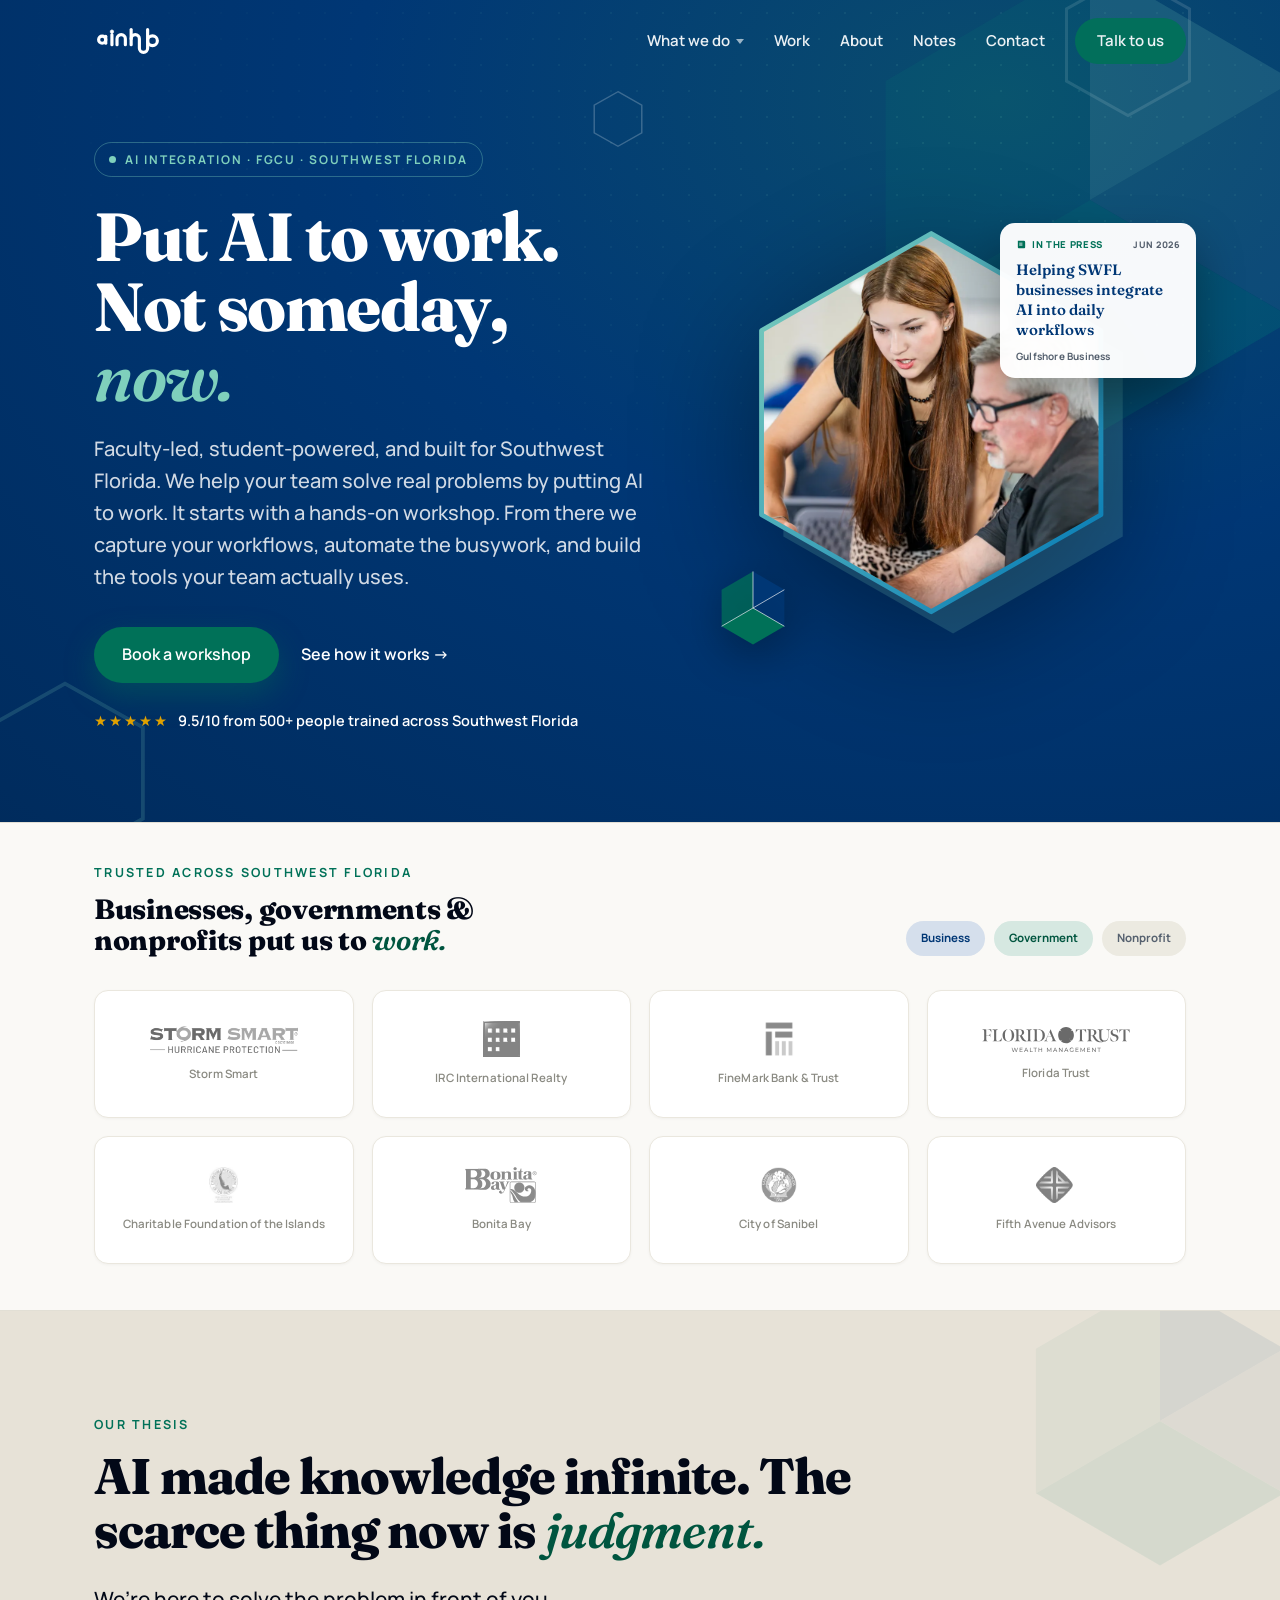
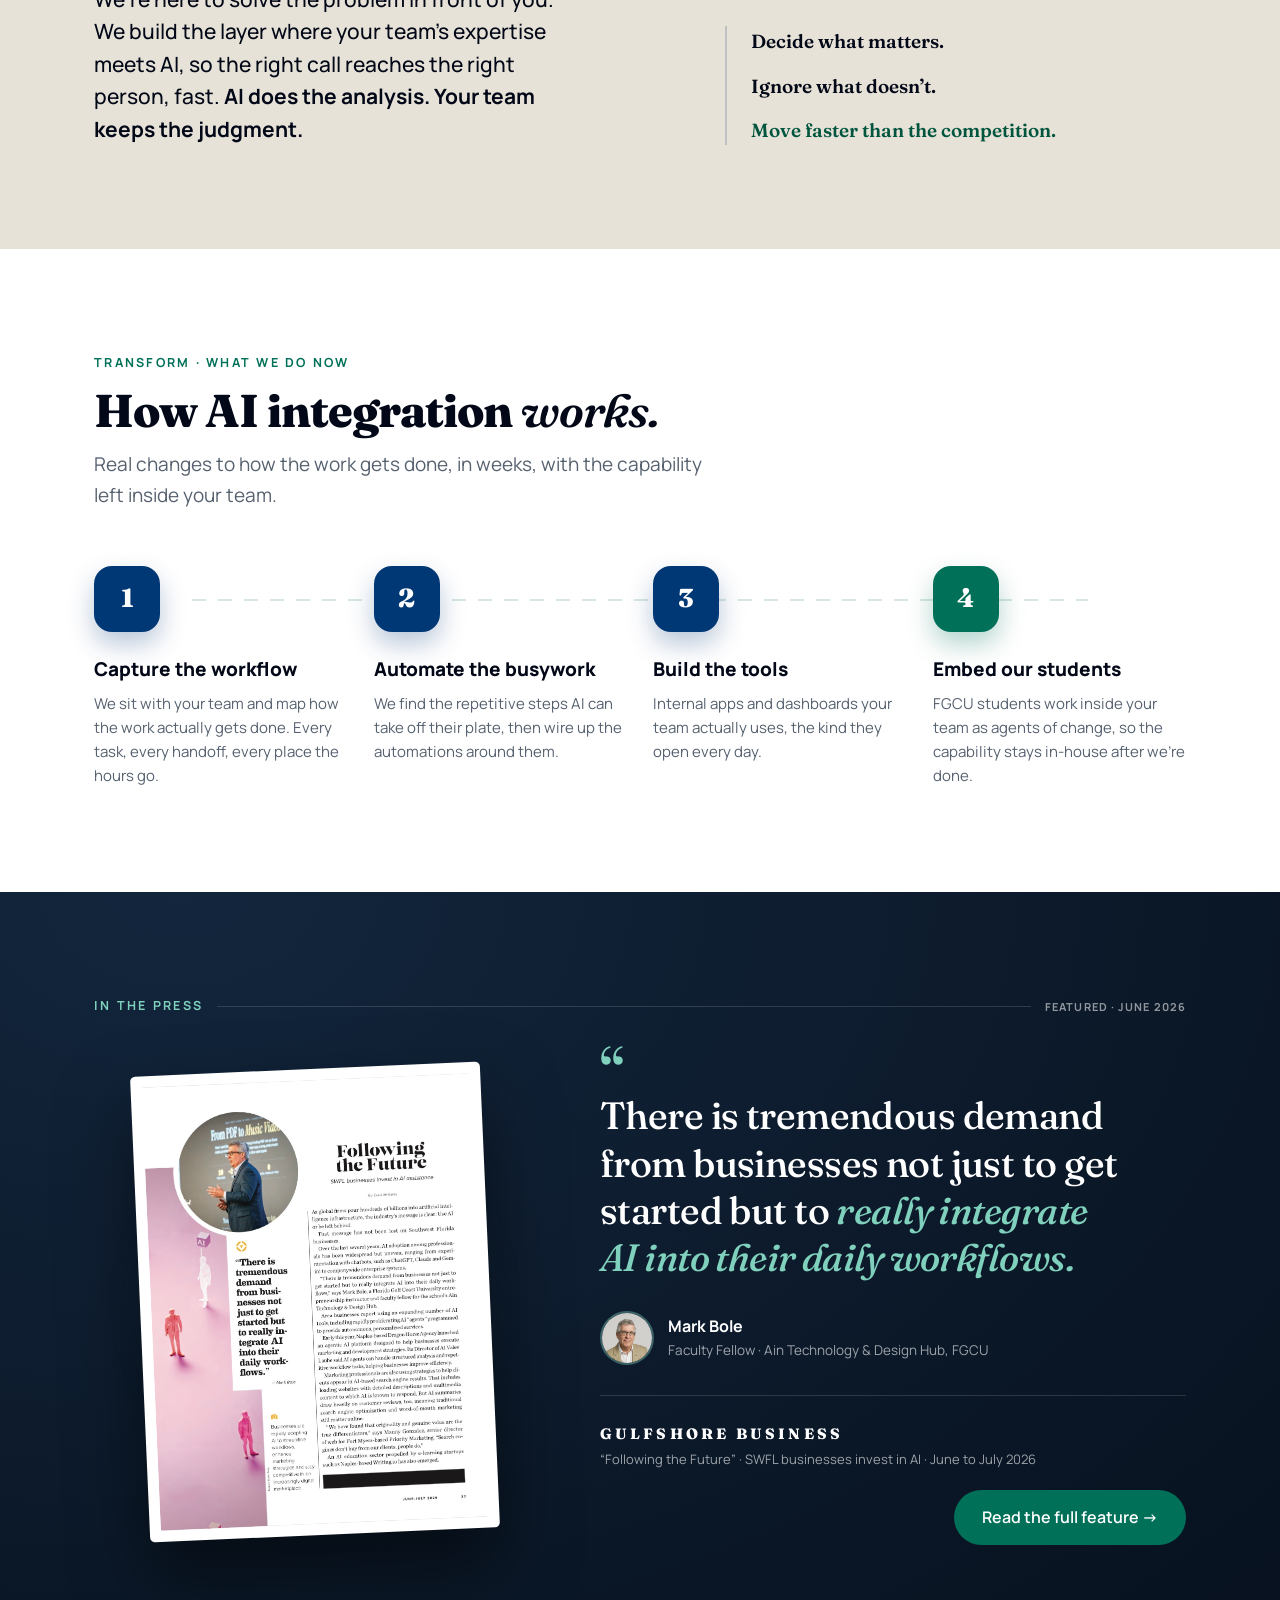
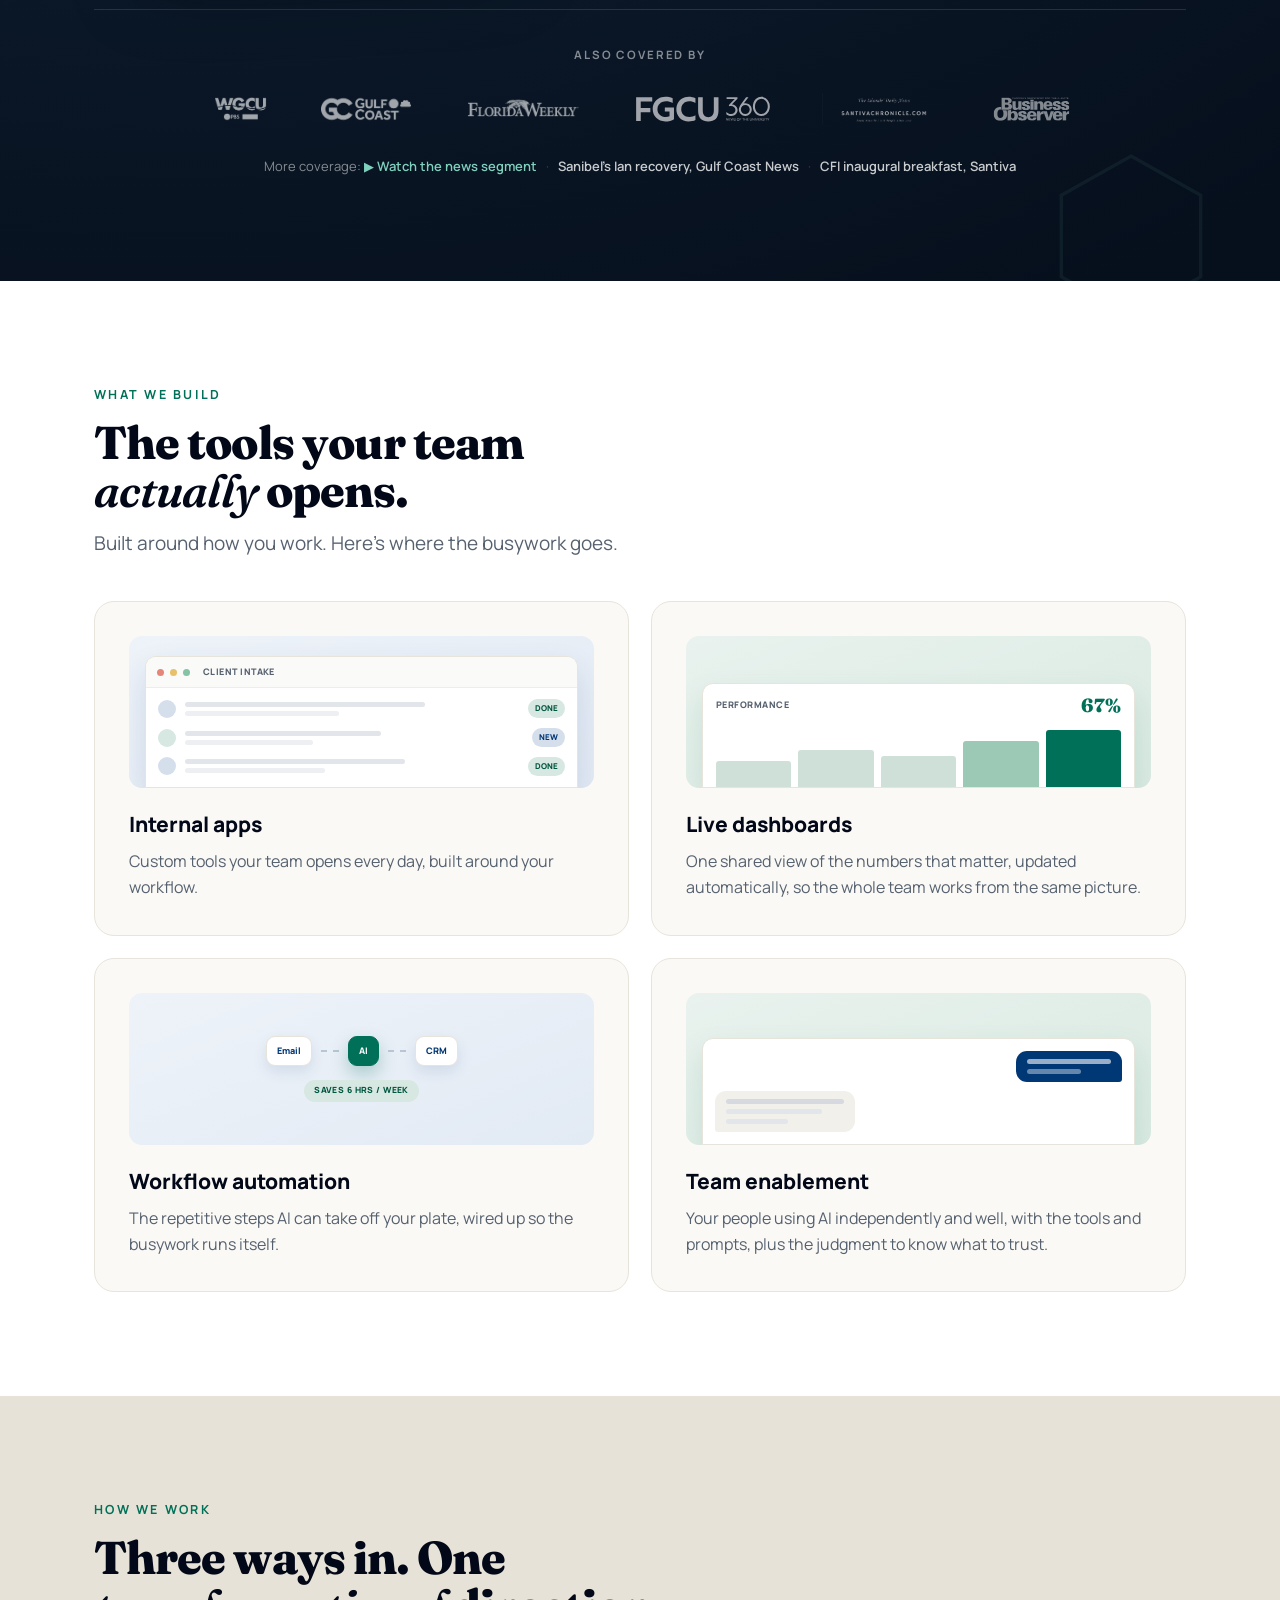
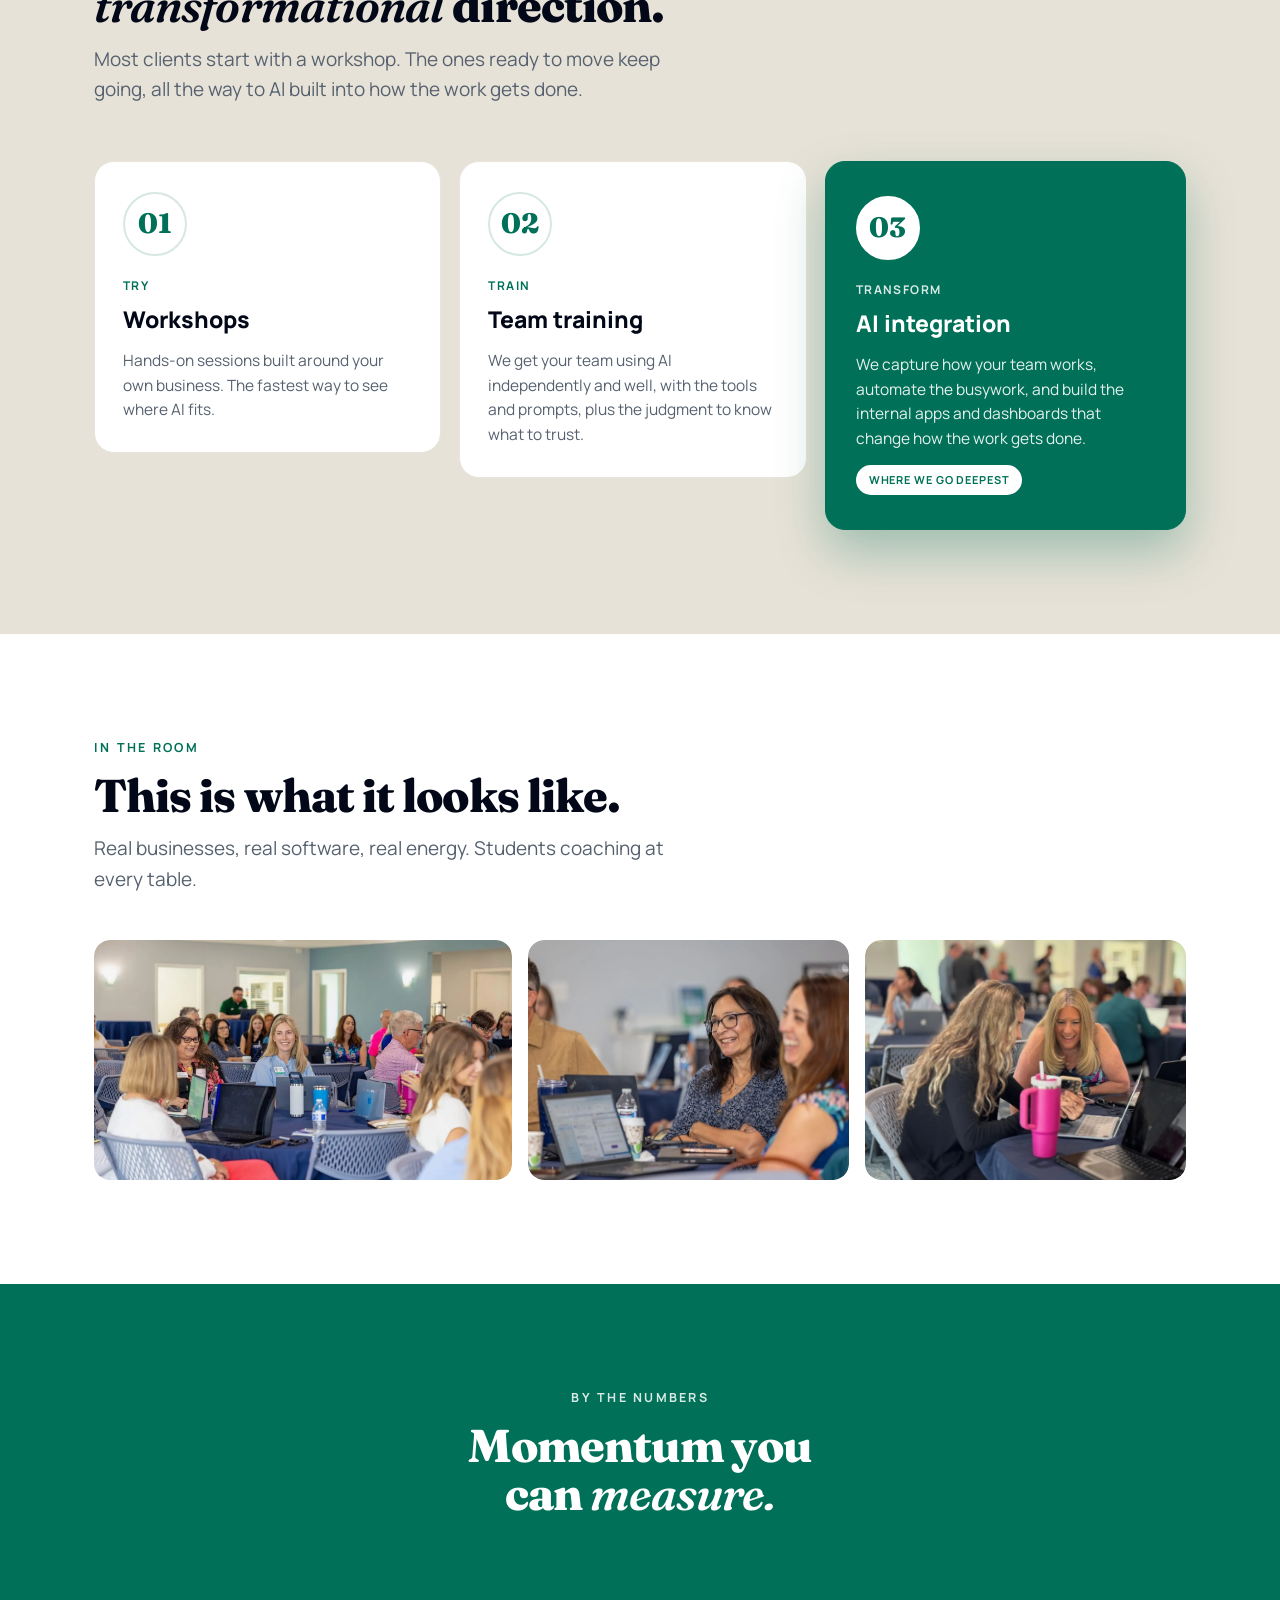
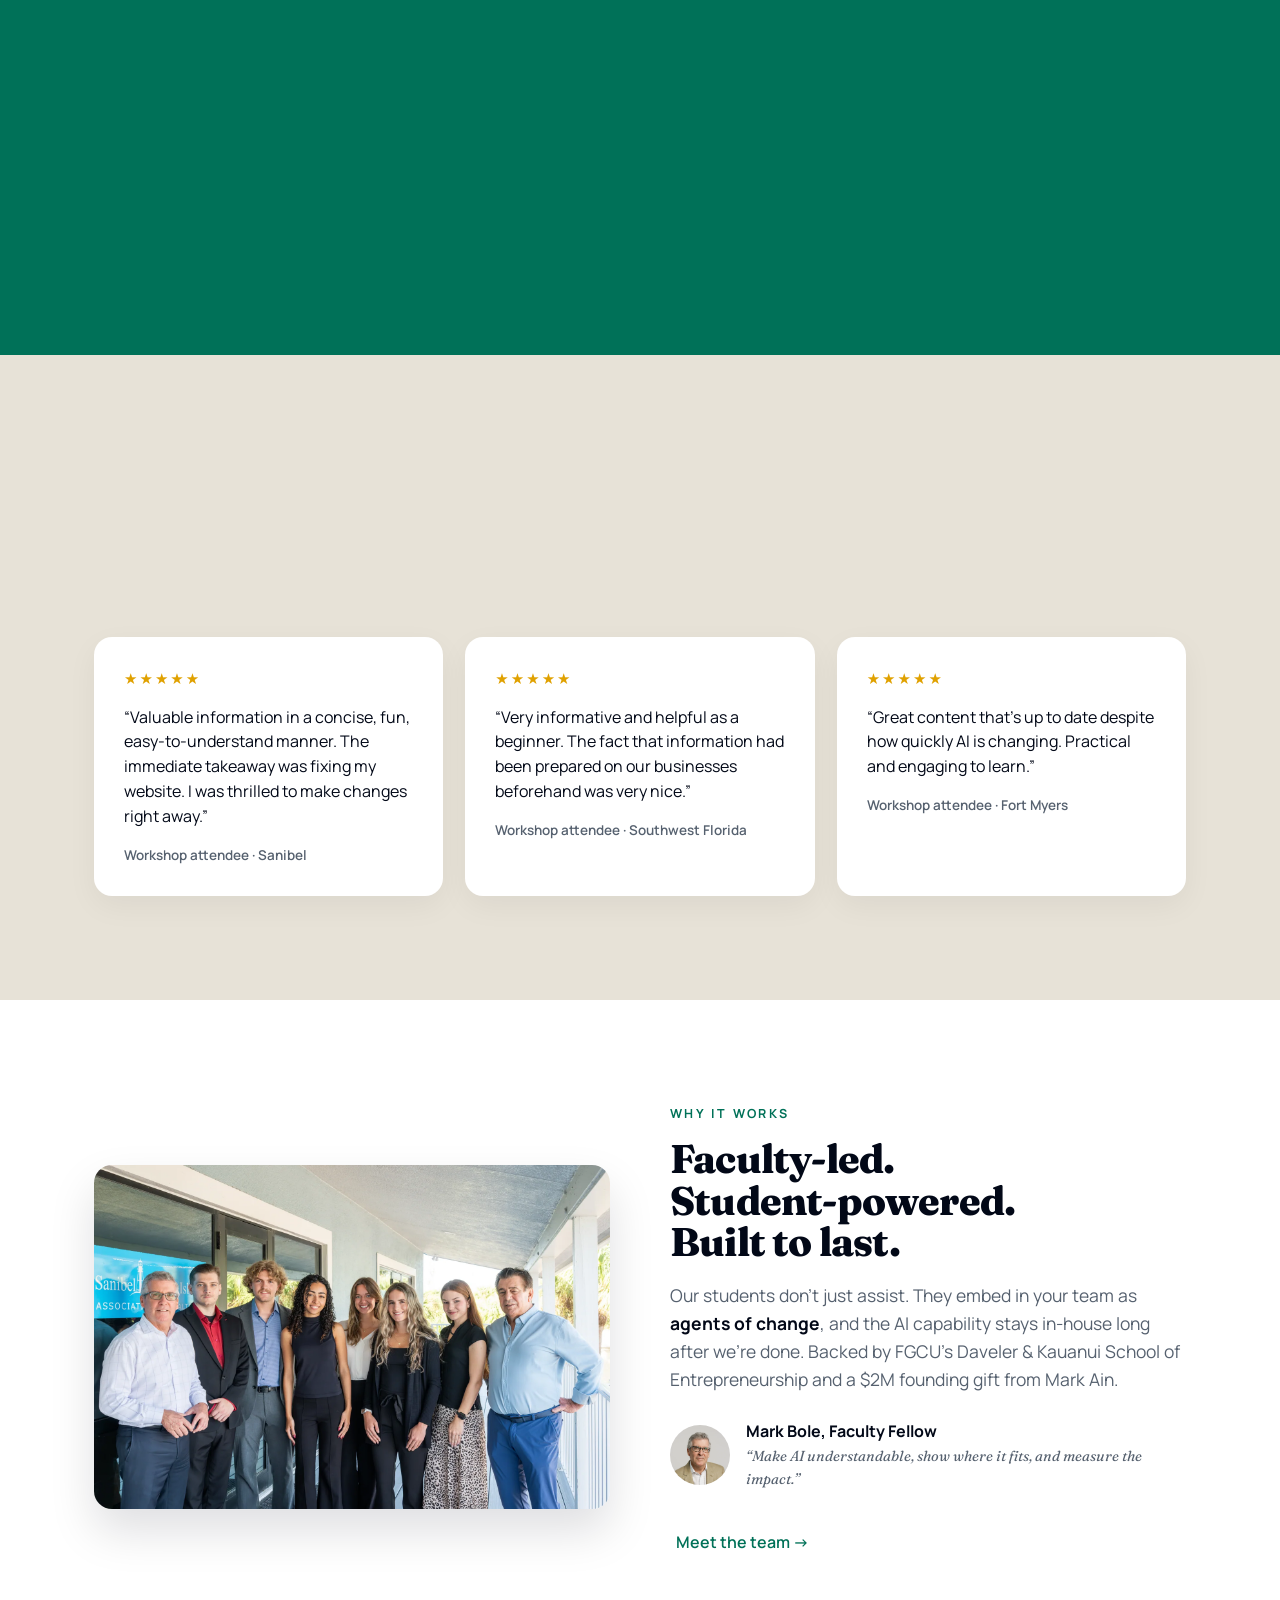
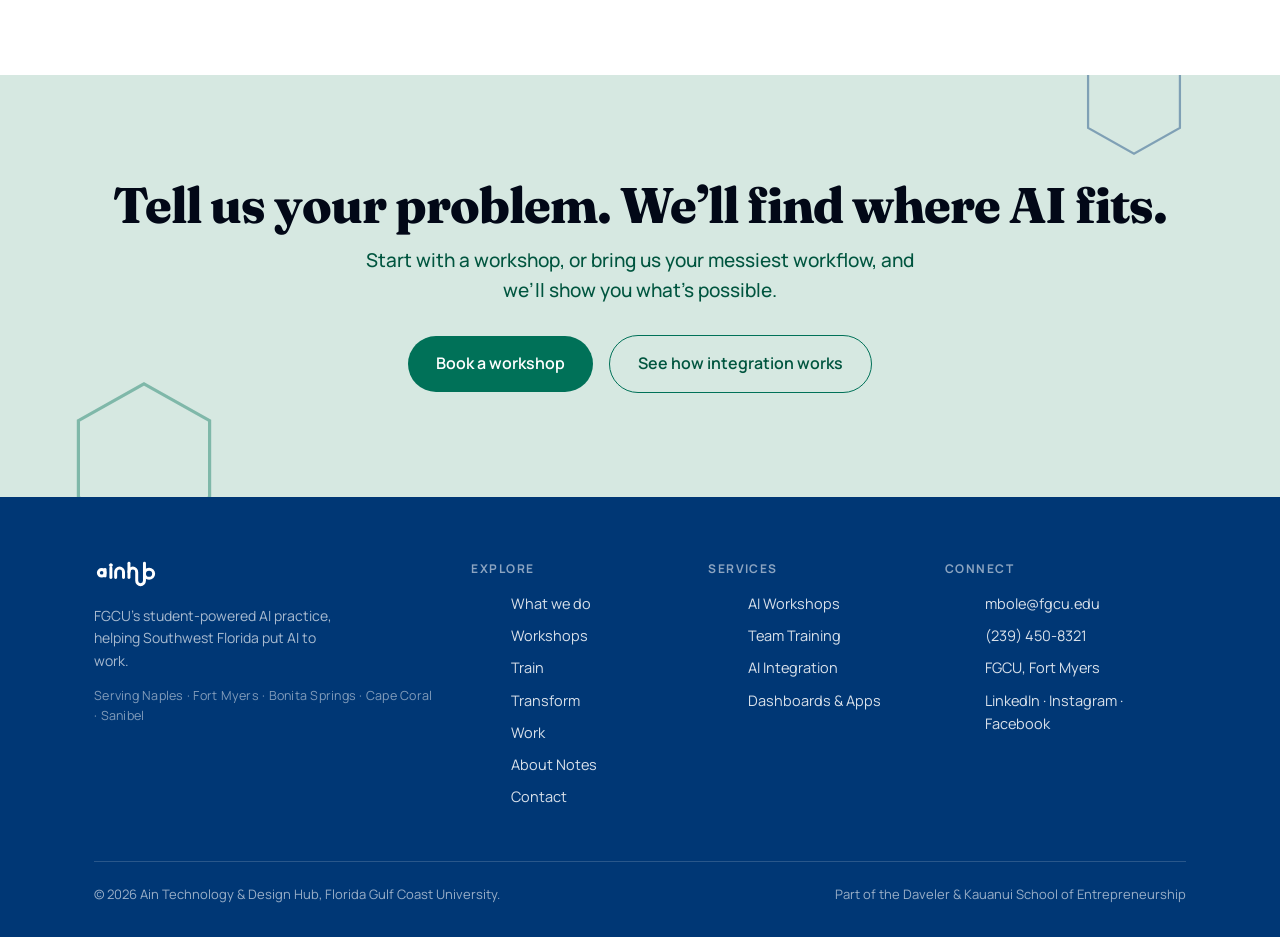
==== commit 469ab4e0: "Homepage hero on two lines; rewrite define-by-negation copy as positive Hero: 'Put AI to work.' / 'N" ====
--- a/index.html
+++ b/index.html
@@ -45,7 +45,7 @@
   <div class="wrap"><div class="ph-grid">
     <div>
       <div class="eyebrow reveal">AI Integration · FGCU · Southwest Florida</div>
-      <h1 class="reveal d1">Put AI to work, not someday, <span class="ac">now.</span></h1>
+      <h1 class="reveal d1">Put AI to work.<br>Not someday, <span class="ac">now.</span></h1>
       <p class="lead reveal d2">Faculty&#8209;led, student&#8209;powered, and built for Southwest Florida. We help your team solve real problems by putting AI to work. It starts with a hands&#8209;on workshop. From there we capture your workflows, automate the busywork, and build the tools your team actually uses.</p>
       <div class="cta reveal d3">
         <a class="pill" href="./contact.html">Book a workshop</a>
@@ -108,7 +108,7 @@
     <div class="eyebrow reveal">Our thesis</div>
     <h2 class="reveal d1" style="font-size:50px;max-width:15.5em;margin:14px 0 26px;line-height:1.08">AI made knowledge infinite. The scarce thing now is <span style="font-style:italic;font-weight:600;color:var(--green-d)">judgment.</span></h2>
     <div style="display:grid;grid-template-columns:1.25fr 1fr;gap:54px;align-items:end">
-      <p class="reveal d2" style="font-size:21px;line-height:1.55;color:var(--ink);font-weight:500;max-width:23em;margin:0">We&rsquo;re not here to sell you AI. We&rsquo;re here to solve the problem in front of you. We build the layer where your team&rsquo;s expertise meets AI, so the right call reaches the right person, fast. <strong>AI does the analysis. Your team keeps the judgment.</strong></p>
+      <p class="reveal d2" style="font-size:21px;line-height:1.55;color:var(--ink);font-weight:500;max-width:23em;margin:0">We&rsquo;re here to solve the problem in front of you. We build the layer where your team&rsquo;s expertise meets AI, so the right call reaches the right person, fast. <strong>AI does the analysis. Your team keeps the judgment.</strong></p>
       <div class="reveal d3" style="display:flex;flex-direction:column;gap:14px;border-left:2px solid rgba(0,55,117,.18);padding-left:24px">
         <div style="font-family:Fraunces,serif;font-weight:600;font-size:19px;color:var(--ink)">Decide what matters.</div>
         <div style="font-family:Fraunces,serif;font-weight:600;font-size:19px;color:var(--ink)">Ignore what doesn&rsquo;t.</div>
@@ -124,7 +124,7 @@
     <div class="head reveal">
       <div class="eyebrow">Transform · what we do now</div>
       <h2>How AI integration <span style="font-style:italic;font-weight:600">works.</span></h2>
-      <p>Not a slide deck. Real changes to how the work gets done, in weeks, with the capability left inside your team.</p>
+      <p>Real changes to how the work gets done, in weeks, with the capability left inside your team.</p>
     </div>
     <div class="method">
       <div class="mstep reveal"><div class="mn">1</div><h3>Capture the workflow</h3><p>We sit with your team and map how the work actually gets done. Every task, every handoff, every place the hours go.</p></div>
@@ -197,7 +197,7 @@
     <div class="head reveal">
       <div class="eyebrow">What we build</div>
       <h2>The tools your team <span style="font-style:italic;font-weight:600">actually</span> opens.</h2>
-      <p>Built around how you work, not a template. Here&rsquo;s where the busywork goes.</p>
+      <p>Built around how you work. Here&rsquo;s where the busywork goes.</p>
     </div>
     <div class="grid2" style="margin-top:42px">
       <div class="buildcard reveal">
@@ -210,7 +210,7 @@
           </div>
         </div></div>
         <h3>Internal apps</h3>
-        <p>Custom tools your team opens every day, built around your workflow, not a one&#8209;size template.</p>
+        <p>Custom tools your team opens every day, built around your workflow.</p>
       </div>
       <div class="buildcard reveal d1">
         <div class="mock green"><div class="win pad">
@@ -249,7 +249,7 @@
       <p>Most clients start with a workshop. The ones ready to move keep going, all the way to AI built into how the work gets done.</p>
     </div>
     <div class="steps">
-      <a class="step reveal" href="./workshops.html"><div class="num">01</div><div class="lab">Try</div><h3>Workshops</h3><p>Hands&#8209;on sessions built around your own business, not generic demos. The fastest way to see where AI fits.</p></a>
+      <a class="step reveal" href="./workshops.html"><div class="num">01</div><div class="lab">Try</div><h3>Workshops</h3><p>Hands&#8209;on sessions built around your own business. The fastest way to see where AI fits.</p></a>
       <a class="step reveal d1" href="./train.html"><div class="num">02</div><div class="lab">Train</div><h3>Team training</h3><p>We get your team using AI independently and well, with the tools and prompts, plus the judgment to know what to trust.</p></a>
       <a class="step hot reveal d2" href="./transform.html"><div class="num">03</div><div class="lab">Transform</div><h3>AI integration</h3><p>We capture how your team works, automate the busywork, and build the internal apps and dashboards that change how the work gets done.</p><span class="tag">Where we go deepest</span></a>
     </div>
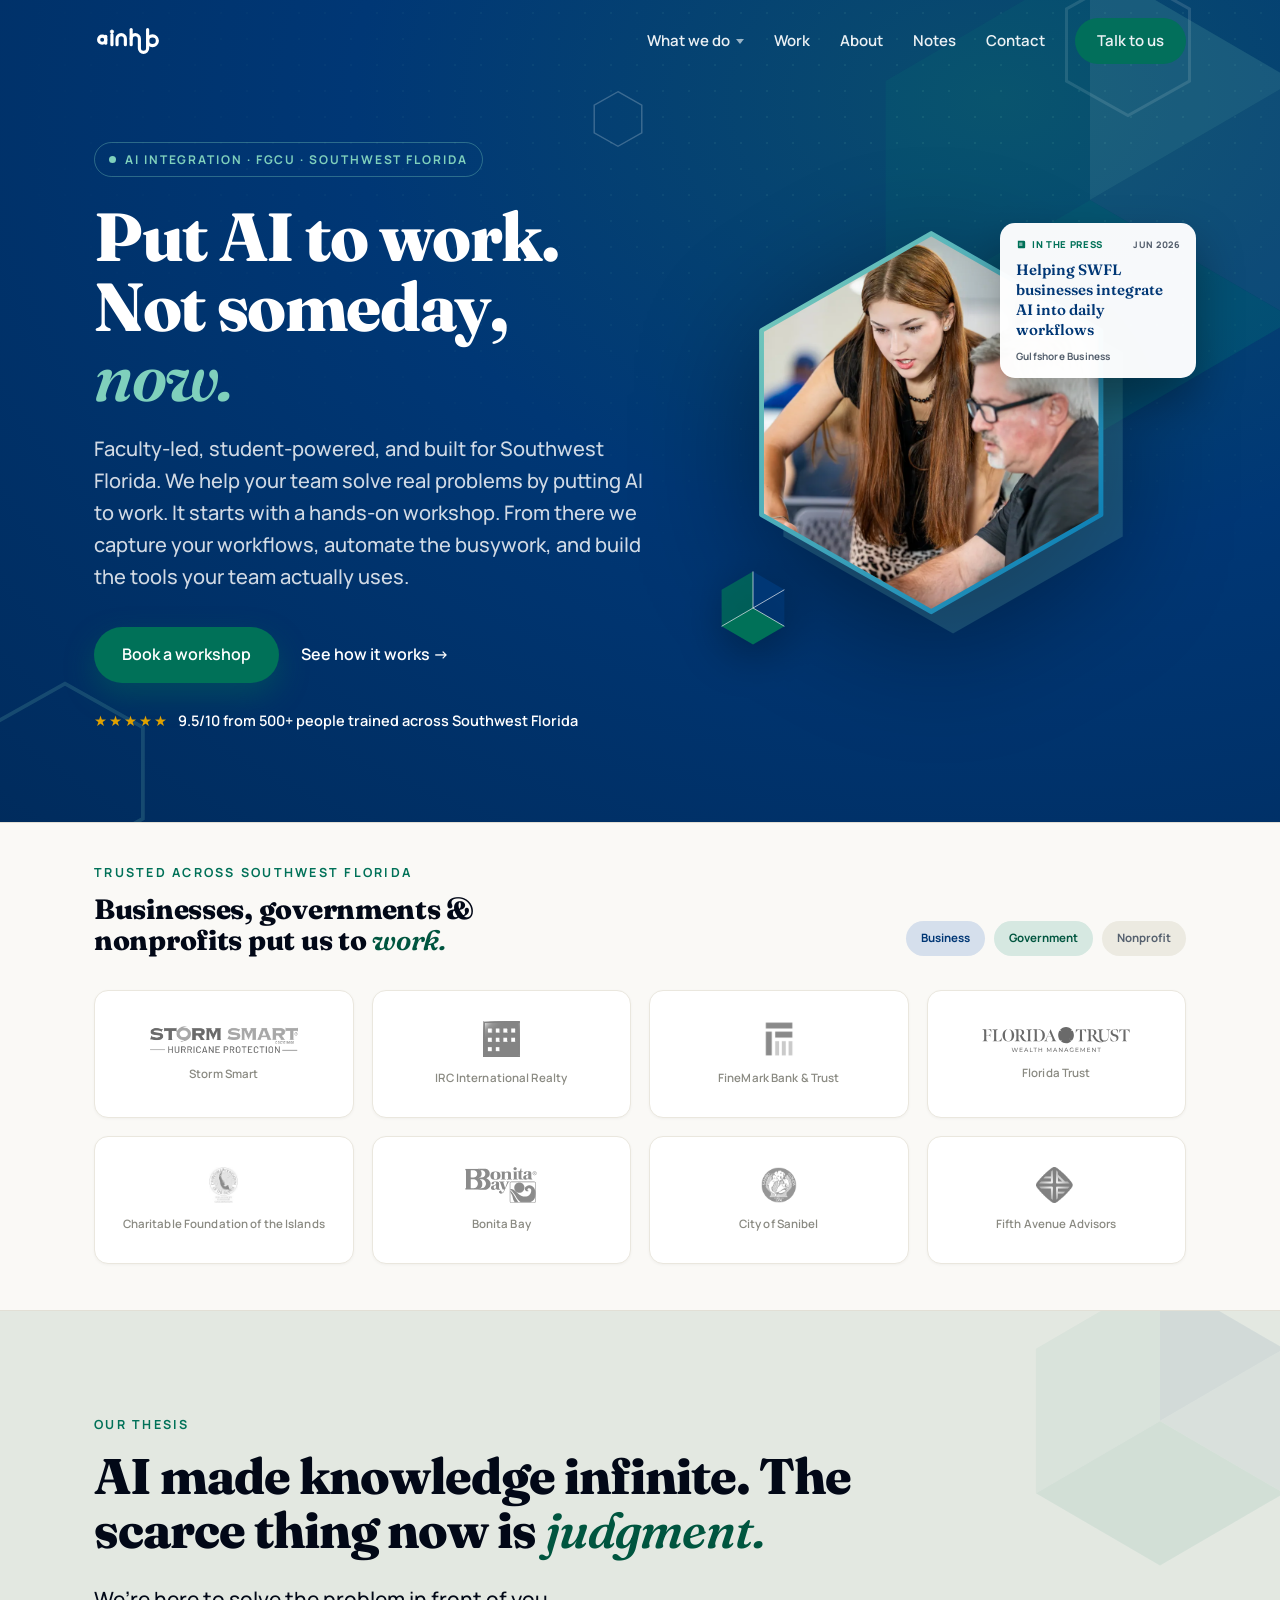
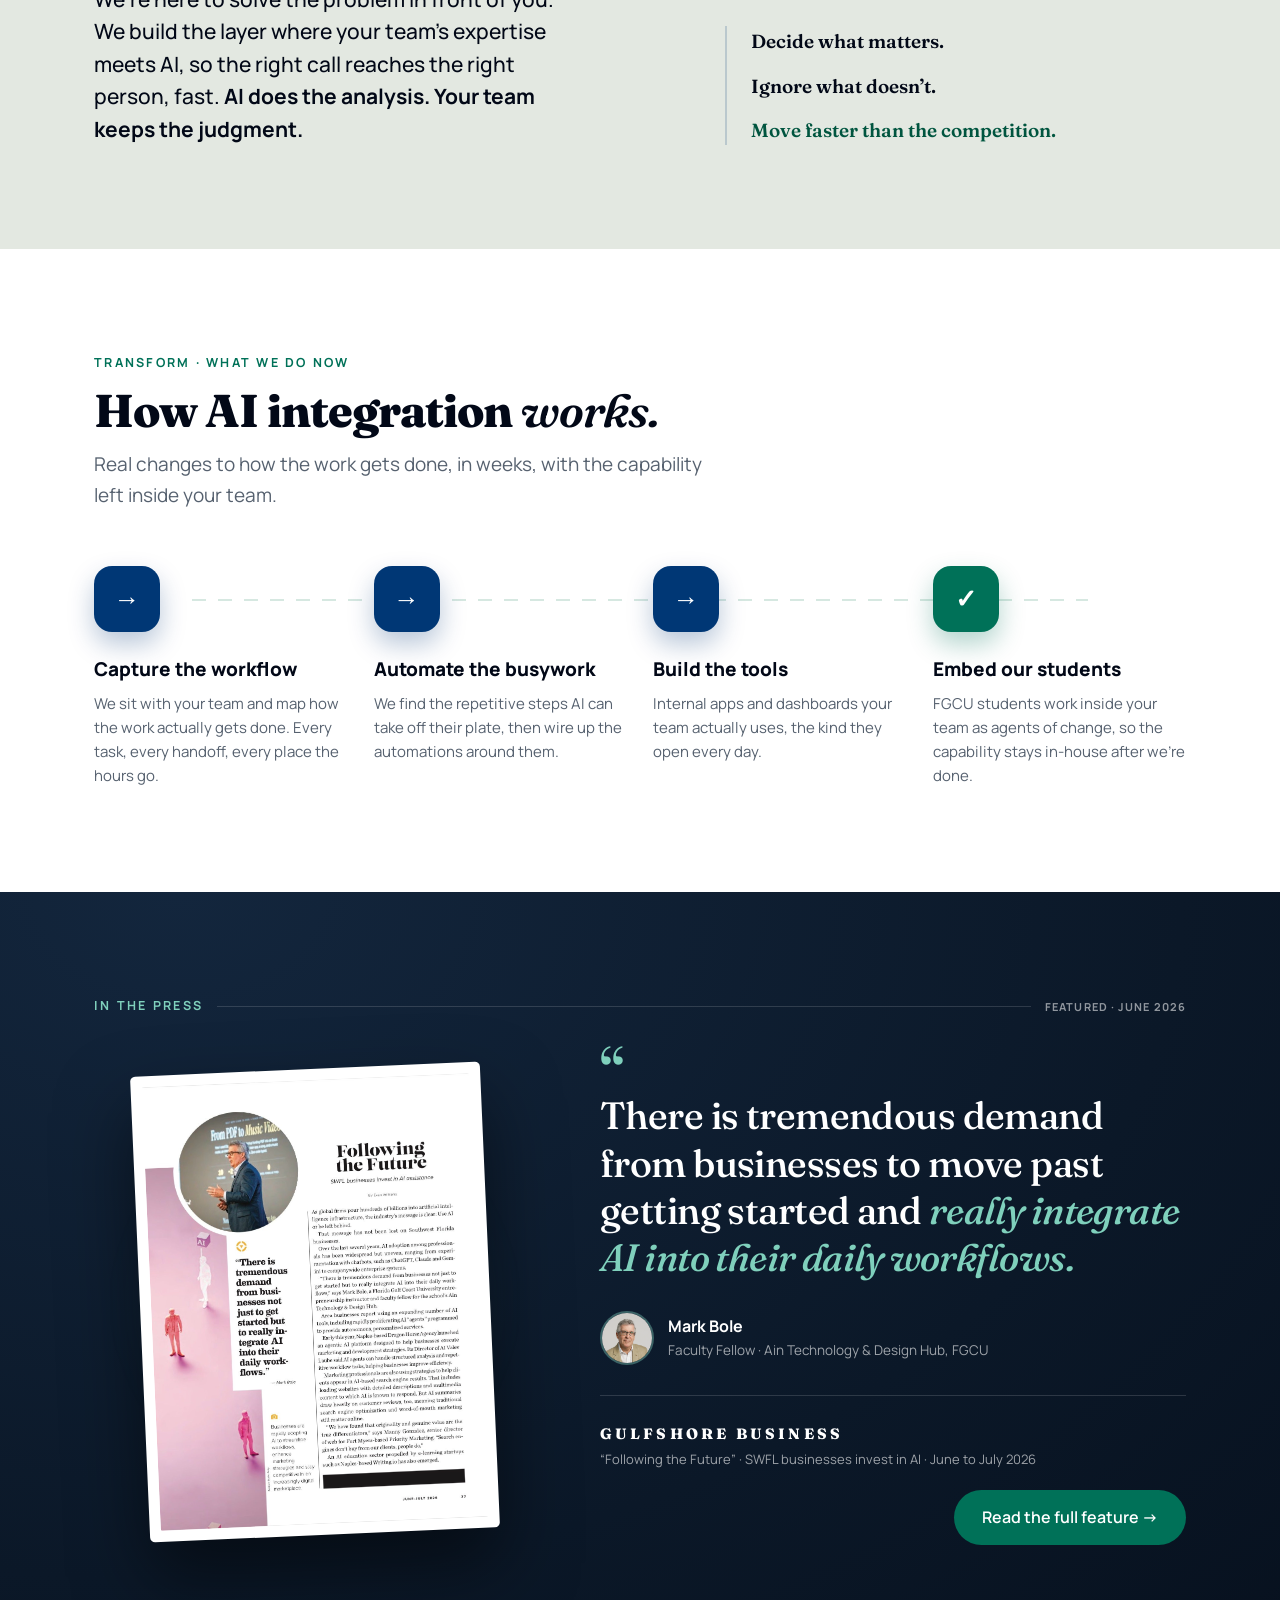
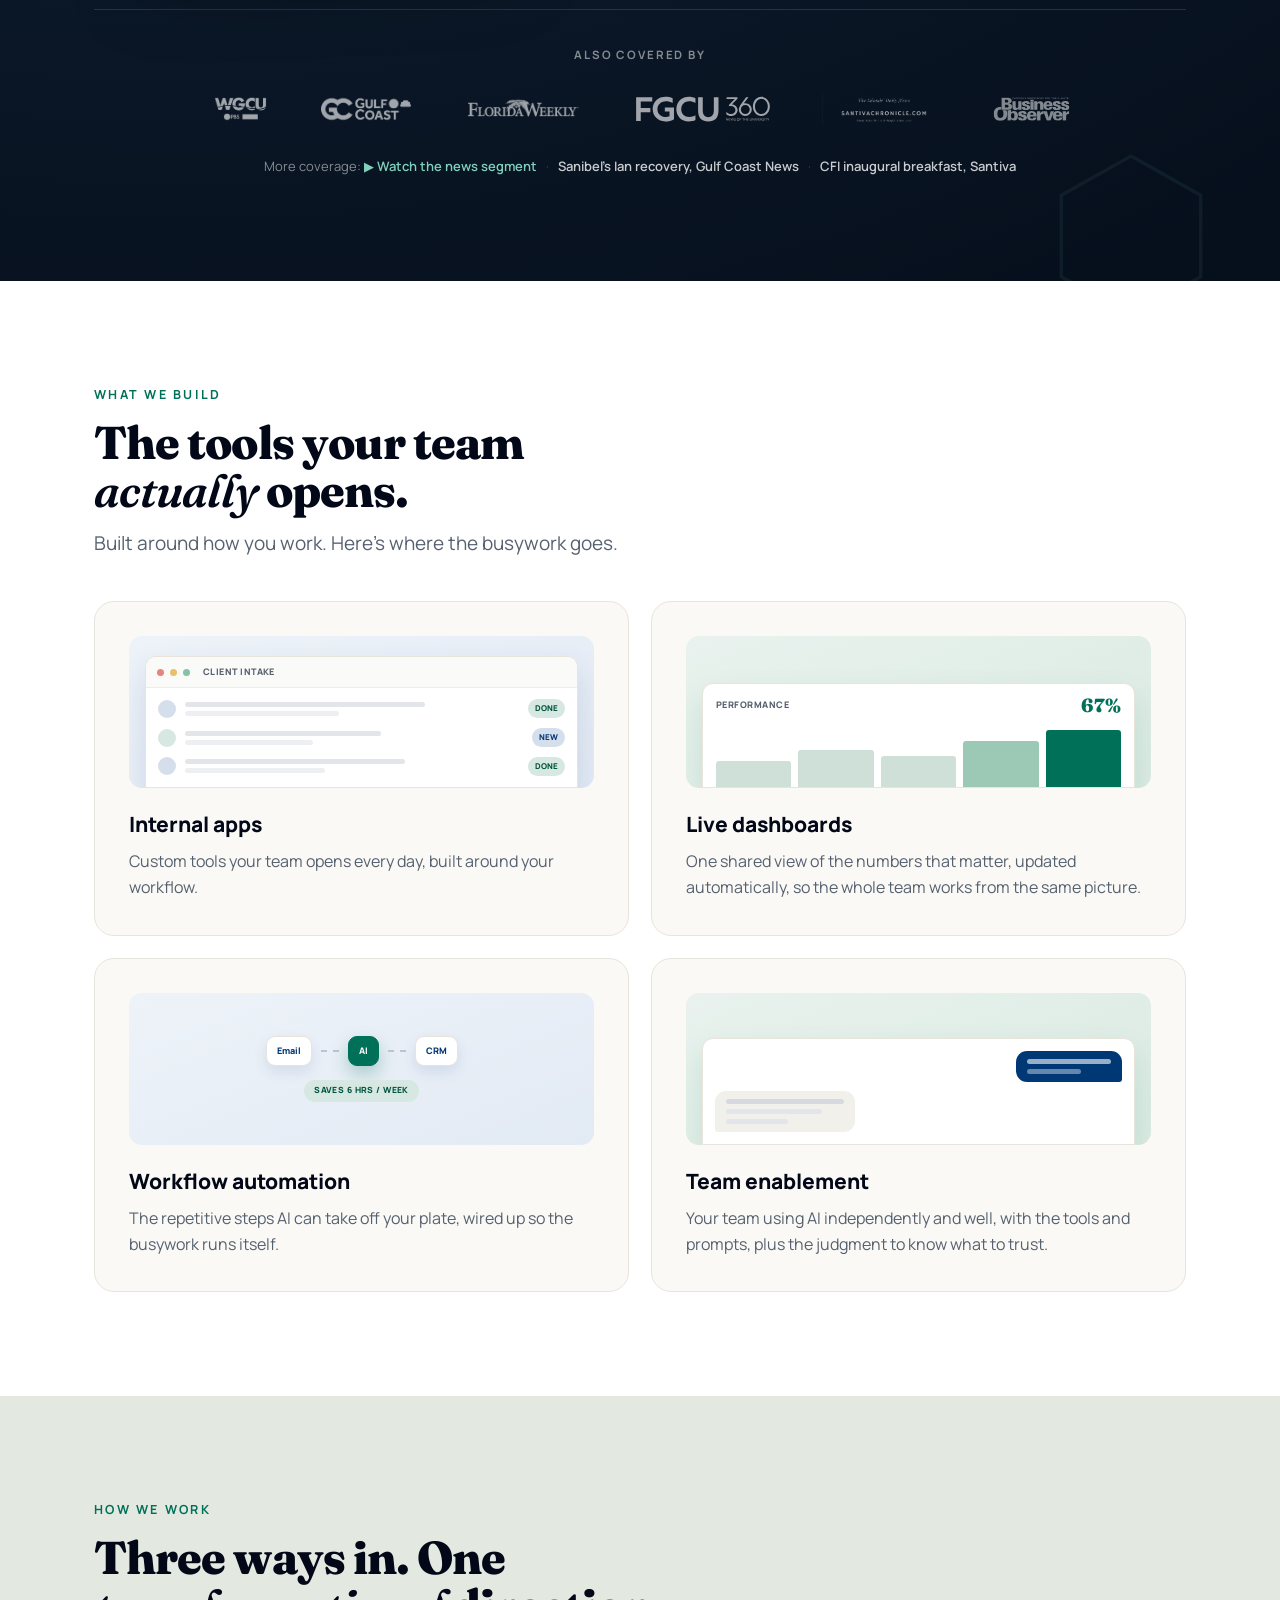
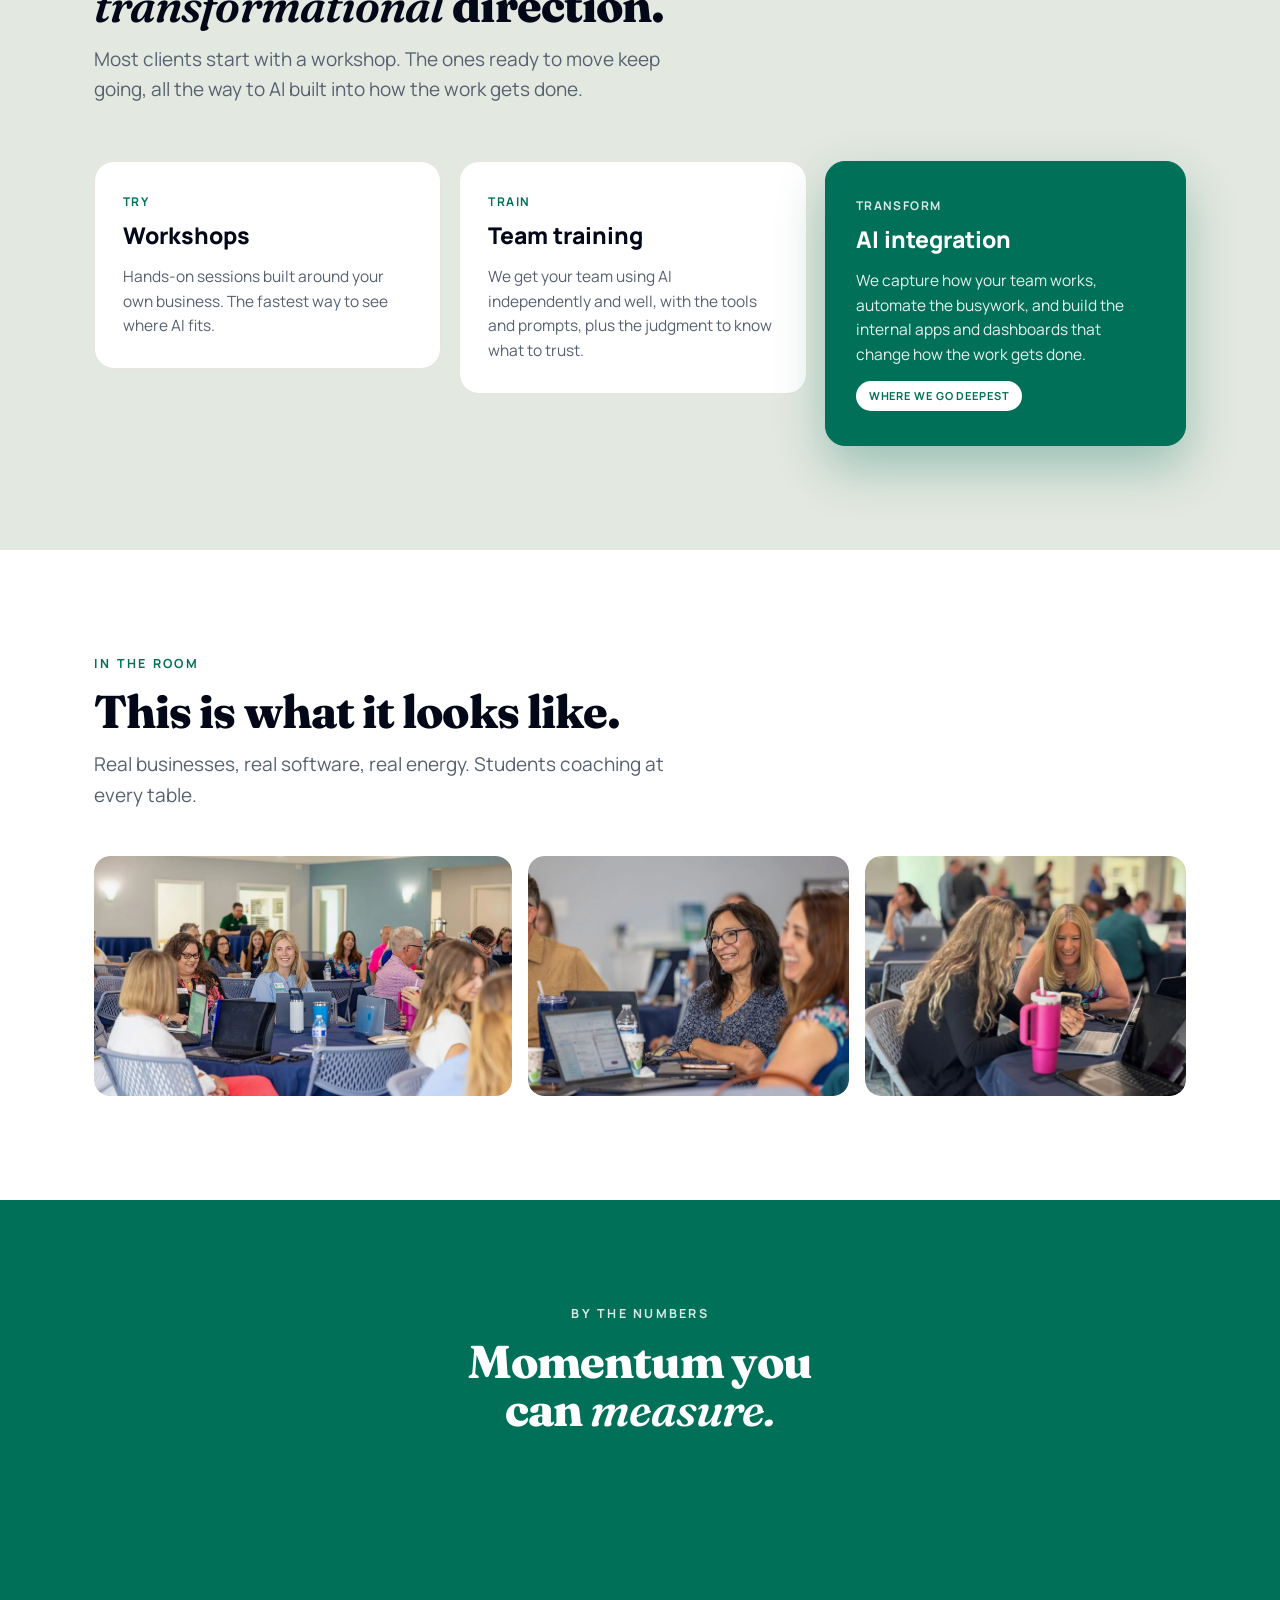
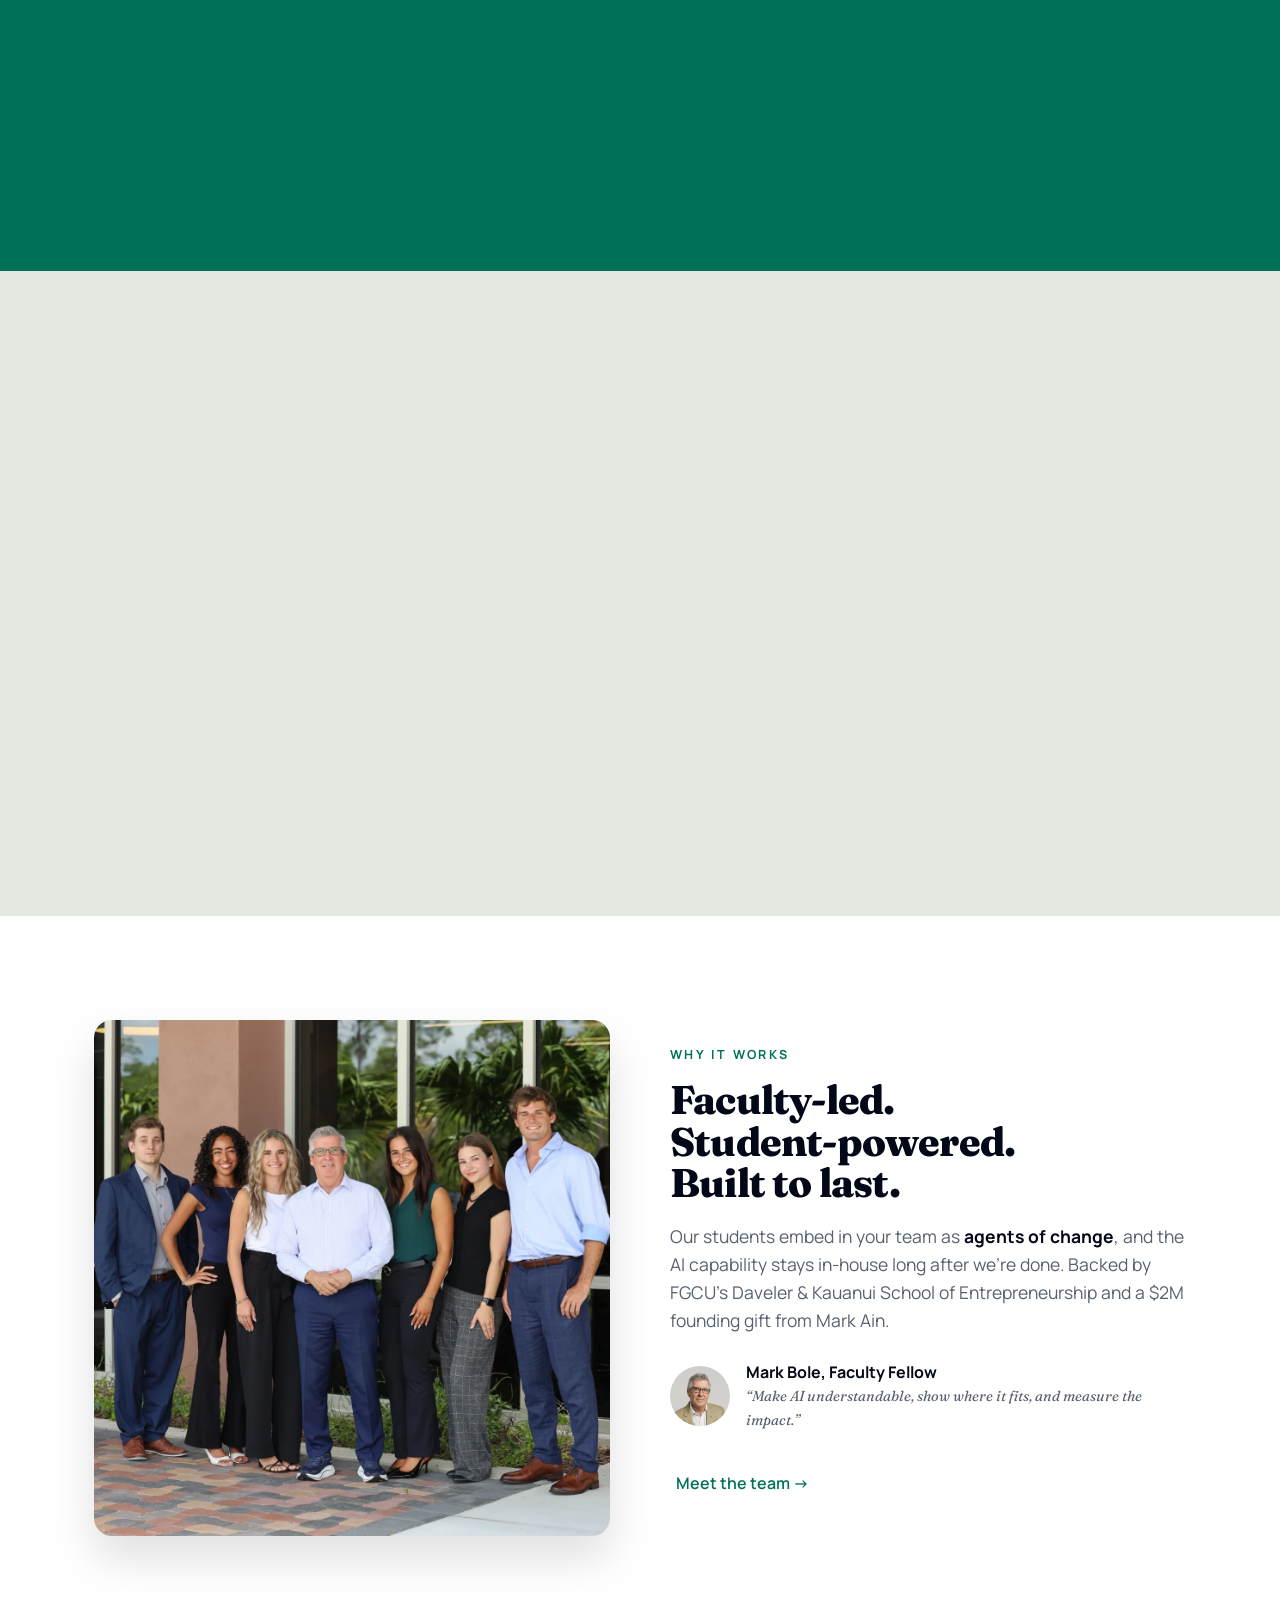
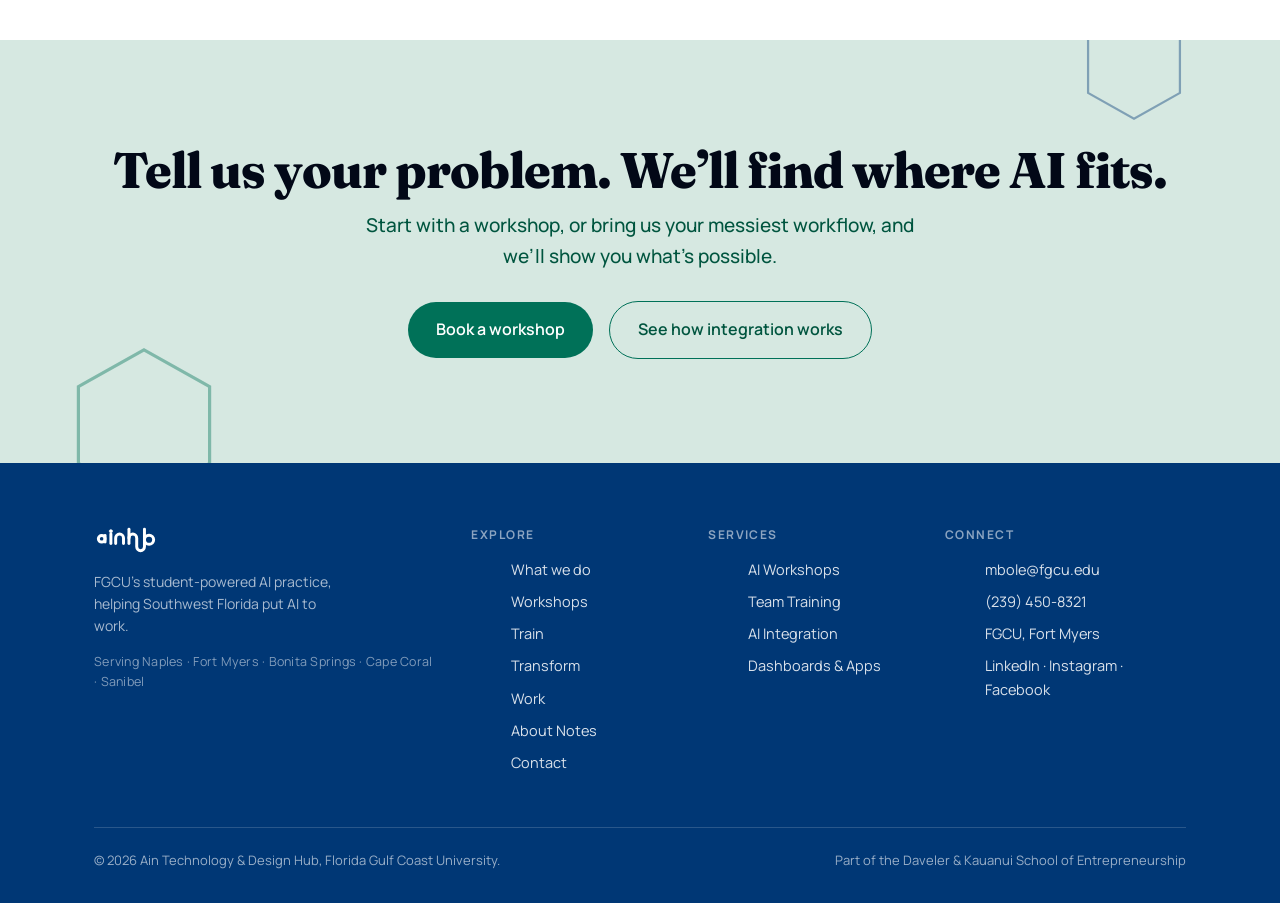
==== commit dc4c07d2: "Claude Design improvements: updated pages, images, new team photos Co-Authored-By: Claude Sonnet 4.6" ====
--- a/index.html
+++ b/index.html
@@ -102,7 +102,7 @@
 </div>
 
 <!-- ===================== THE THESIS (judgment manifesto) ===================== -->
-<section style="background:#E7E2D7;position:relative;overflow:hidden">
+<section style="background:#E3E8E1;position:relative;overflow:hidden">
   <svg viewBox="0 0 200 200" aria-hidden="true" style="position:absolute;top:-60px;right:-50px;width:340px;opacity:.07;pointer-events:none"><path d="M 100,15 L 173,57.5 L 100,100 Z" fill="#003775"/><path d="M 173,57.5 L 173,142.5 L 100,100 Z" fill="#003775" fill-opacity="0.6"/><path d="M 100,100 L 173,142.5 L 100,185 L 27,142.5 Z" fill="#007158"/><path d="M 27,57.5 L 100,15 L 100,100 L 27,142.5 Z" fill="#007158" fill-opacity="0.6"/></svg>
   <div class="wrap" style="position:relative;z-index:1">
     <div class="eyebrow reveal">Our thesis</div>
@@ -155,7 +155,7 @@
       </div>
       <div class="reveal d1">
         <div style="font-family:Fraunces,serif;font-size:70px;line-height:.5;color:#7FD0BC;height:34px" aria-hidden="true">&ldquo;</div>
-        <blockquote style="font-family:Fraunces,serif;font-weight:500;font-size:38px;line-height:1.24;letter-spacing:-.015em;color:#fff;margin:0 0 30px;text-wrap:balance">There is tremendous demand from businesses not just to get started but to <span style="font-style:italic;color:#7FD0BC">really integrate AI into their daily workflows.</span></blockquote>
+        <blockquote style="font-family:Fraunces,serif;font-weight:500;font-size:38px;line-height:1.24;letter-spacing:-.015em;color:#fff;margin:0 0 30px;text-wrap:balance">There is tremendous demand from businesses to move past getting started and <span style="font-style:italic;color:#7FD0BC">really integrate AI into their daily workflows.</span></blockquote>
         <div style="display:flex;align-items:center;gap:14px;margin-bottom:30px">
           <img src="./img/founder.webp" alt="Mark Bole" style="width:54px;height:54px;border-radius:50%;object-fit:cover;border:2px solid rgba(127,208,188,.4)">
           <div><div style="font-weight:700;font-size:16px;color:#fff">Mark Bole</div><div style="font-size:13.5px;color:rgba(255,255,255,.6)">Faculty Fellow · Ain Technology &amp; Design Hub, FGCU</div></div>
@@ -234,7 +234,7 @@
           <div class="msg them"><i style="width:118px"></i><i class="s" style="width:96px"></i><i class="s" style="width:62px"></i></div>
         </div></div>
         <h3>Team enablement</h3>
-        <p>Your people using AI independently and well, with the tools and prompts, plus the judgment to know what to trust.</p>
+        <p>Your team using AI independently and well, with the tools and prompts, plus the judgment to know what to trust.</p>
       </div>
     </div>
   </div>
@@ -321,7 +321,7 @@
     <div class="reveal d1">
       <div class="eyebrow">Why it works</div>
       <h2>Faculty&#8209;led. Student&#8209;powered. Built to last.</h2>
-      <div class="prose"><p>Our students don&rsquo;t just assist. They embed in your team as <strong>agents of change</strong>, and the AI capability stays in&#8209;house long after we&rsquo;re done. Backed by FGCU&rsquo;s Daveler &amp; Kauanui School of Entrepreneurship and a $2M founding gift from Mark Ain.</p></div>
+      <div class="prose"><p>Our students embed in your team as <strong>agents of change</strong>, and the AI capability stays in&#8209;house long after we&rsquo;re done. Backed by FGCU&rsquo;s Daveler &amp; Kauanui School of Entrepreneurship and a $2M founding gift from Mark Ain.</p></div>
       <div class="founder">
         <img src="./img/founder.webp" alt="Mark Bole">
         <div><div class="nm">Mark Bole, Faculty Fellow</div><div class="ph">&ldquo;Make AI understandable, show where it fits, and measure the impact.&rdquo;</div></div>
--- a/css/site.css
+++ b/css/site.css
@@ -7,7 +7,7 @@
 :root{
   --green:#007158;--green-d:#00553F;--green-s:#D6E8E1;
   --blue:#003775;--blue-d:#002A5A;--blue-s:#D5DFEC;--bright:#0077B6;
-  --ink:#020817;--paper:#E7E2D7;--surf:#fff;--warm:#FAF9F6;
+  --ink:#020817;--paper:#E3E8E1;--surf:#fff;--warm:#FAF9F6;
   --muted:#56616F;--border:#E7E4DB;--hair:#E2DFD5;
 }
 
@@ -47,7 +47,7 @@
 
 /* ---- Nav ---- */
 nav{position:sticky;top:0;z-index:40;transition:.25s}
-nav.scrolled{background:rgba(231,226,215,.88);backdrop-filter:blur(10px);box-shadow:0 1px 0 var(--hair)}
+nav.scrolled{background:var(--paper);box-shadow:0 1px 0 var(--hair)}
 .nav-in{display:flex;align-items:center;justify-content:space-between;height:82px}
 .nav-in .brand{height:32px}
 .nav-links{display:flex;align-items:center;gap:30px;font-weight:600;font-size:15px}
@@ -132,6 +132,14 @@
 .sec-blue .mstep .mn{background:#fff;color:var(--blue)}
 .sec-blue .mstep:nth-child(4) .mn{background:var(--green);color:#fff}
 .sec-blue .mstep p{color:rgba(255,255,255,.72)}
+/* Process flow: directional arrows instead of counting numbers (→ → → ✓) */
+.mstep .mn{font-size:0}
+.mstep .mn::before{content:"\2192";font-size:26px;line-height:1}
+.mstep:last-child .mn{background:var(--green);box-shadow:0 12px 26px rgba(0,113,88,.3)}
+.mstep:last-child .mn::before{content:"\2713"}
+.sec-blue .mstep:last-child .mn{background:var(--green);color:#fff}
+/* "Ways in" are parallel choices, not a numbered sequence — drop the count */
+.steps .num{display:none}
 
 /* ---- Split ---- */
 .split{display:grid;grid-template-columns:1fr 1fr;gap:60px;align-items:center}
@@ -413,7 +421,7 @@
 .nav-links .has-sub>a{display:inline-flex;align-items:center}
 .nav-links .caret{display:inline-block;width:0;height:0;border-left:4px solid transparent;border-right:4px solid transparent;border-top:5px solid currentColor;margin-left:6px;opacity:.65;transition:transform .2s}
 .nav-links .has-sub:hover .caret,.nav-links .has-sub:focus-within .caret{transform:rotate(180deg)}
-.nav-links .sub{position:absolute;top:calc(100% + 14px);left:-16px;min-width:190px;background:#fff;border:1px solid var(--border);border-radius:14px;padding:8px;box-shadow:0 18px 44px rgba(2,8,23,.16);display:flex;flex-direction:column;gap:2px;opacity:0;visibility:hidden;transform:translateY(8px);transition:opacity .18s ease,transform .18s ease,visibility .18s;z-index:60}
+.nav-links .sub{position:absolute;top:calc(100% + 14px);left:-16px;min-width:190px;background:rgba(255,255,255,.7);-webkit-backdrop-filter:blur(20px) saturate(1.5);backdrop-filter:blur(20px) saturate(1.5);border:1px solid rgba(255,255,255,.55);border-radius:14px;padding:8px;box-shadow:0 18px 44px rgba(2,8,23,.18),inset 0 1px 0 rgba(255,255,255,.65);display:flex;flex-direction:column;gap:2px;opacity:0;visibility:hidden;transform:translateY(8px);transition:opacity .18s ease,transform .18s ease,visibility .18s;z-index:60}
 .nav-links .has-sub:hover .sub,.nav-links .has-sub:focus-within .sub{opacity:1;visibility:visible;transform:none}
 .nav-links .sub::before{content:"";position:absolute;top:-16px;left:0;right:0;height:16px}
 .nav-links .sub a{padding:10px 13px;border-radius:9px;font-size:14.5px;font-weight:600;opacity:.82;white-space:nowrap}
@@ -424,7 +432,7 @@
   .page-hero.dark{padding:52px 0 60px}
   .page-hero.dark h1{font-size:44px}
   .page-hero.dark .ph-grid{grid-template-columns:1fr;gap:34px}
-  .page-hero.dark .ph-art{order:-1;max-width:300px;margin:0 auto}
+  .page-hero.dark .ph-art{order:-1;max-width:300px;margin:0 auto;flex-direction:column}
   .page-hero.dark .facet.f1{width:340px;opacity:.12}
   .page-hero.dark .facet.f3{display:none}
   .nav-links .has-sub{display:block;width:100%}
@@ -707,3 +715,10 @@
 /* Two-row logo marquee (homepage) */
 .logos .marquee.rev .marquee-track{animation-direction:reverse;animation-duration:52s}
 .logos .marquee+.marquee{margin-top:20px}
+
+/* Hero press chip: flow below the photo once the hero is single-column, so it
+   never covers the subject's face. Placed last to win over the desktop rule. */
+@media (max-width:980px){
+  .page-hero.dark .ph-art .press-chip{position:static;top:auto;right:auto;width:min(100%,300px);margin:16px auto 0}
+  .page-hero.dark .ph-art .badge{display:none}
+}
